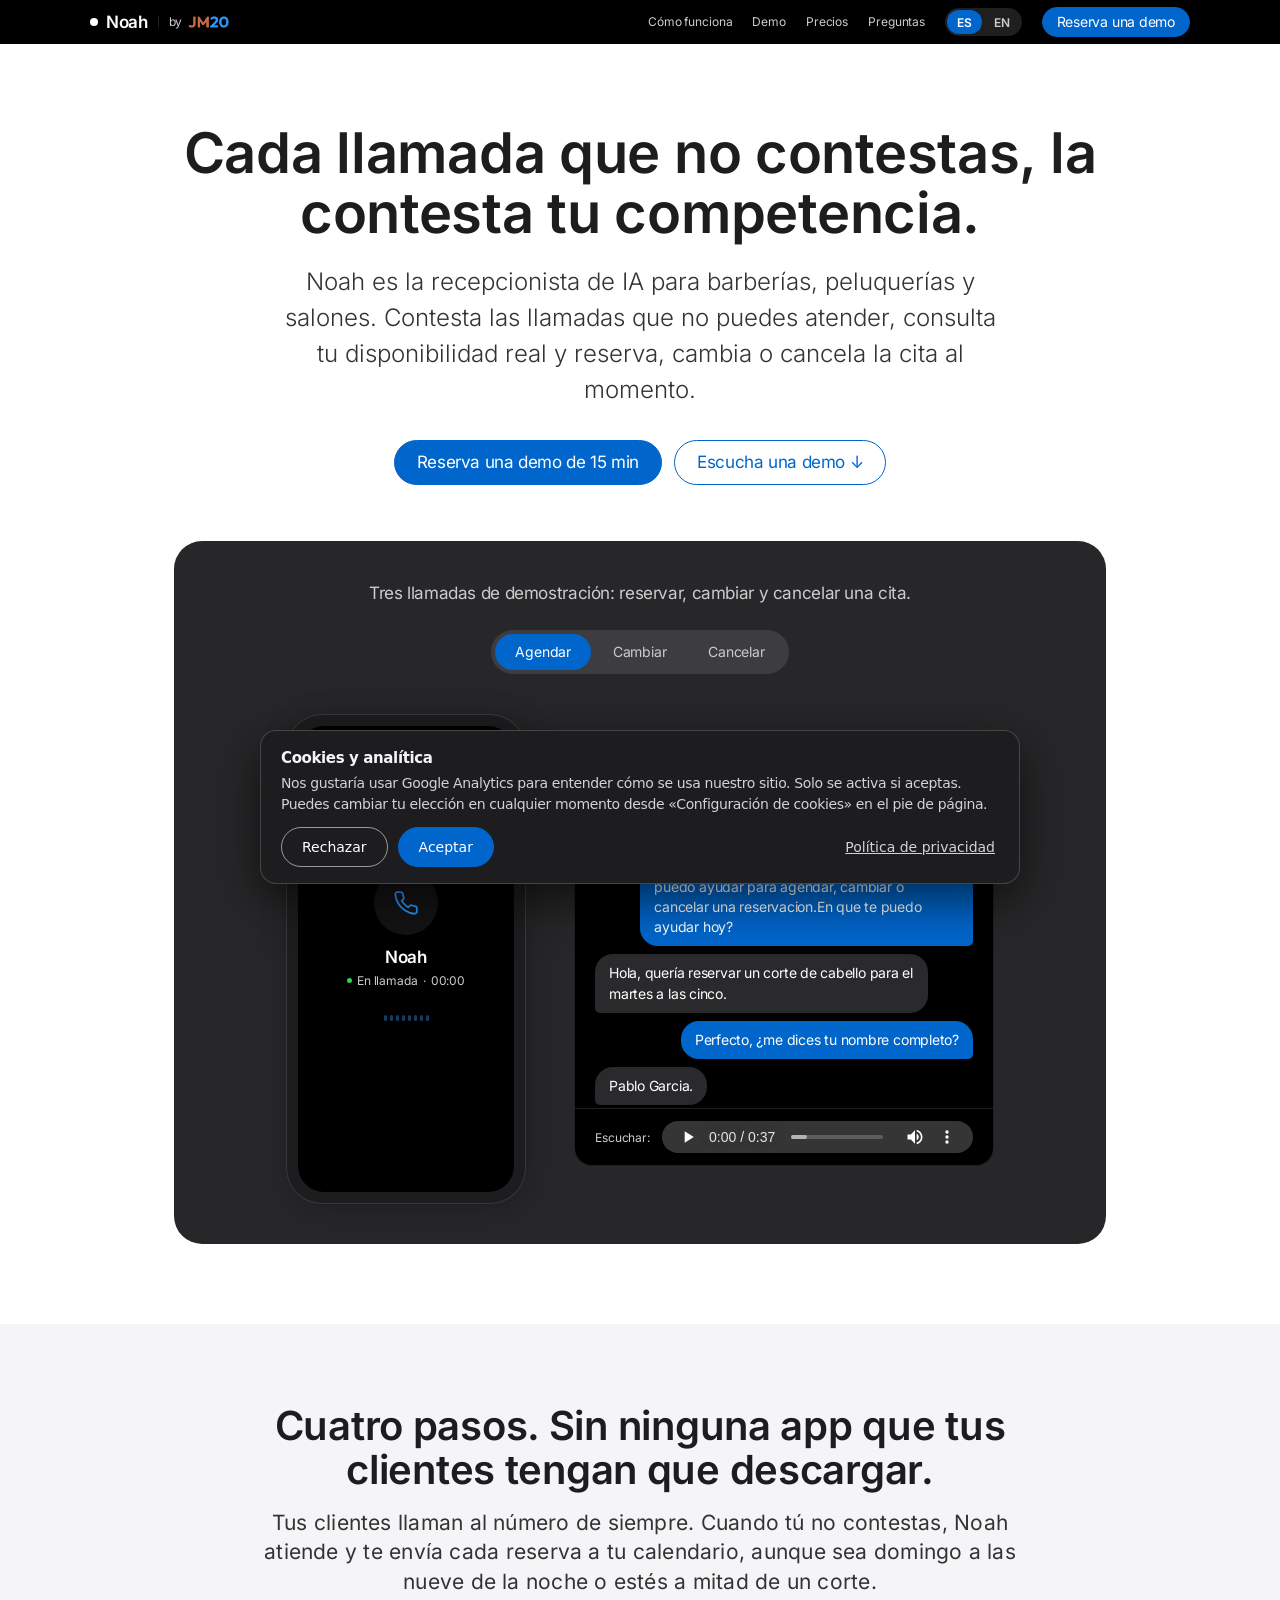
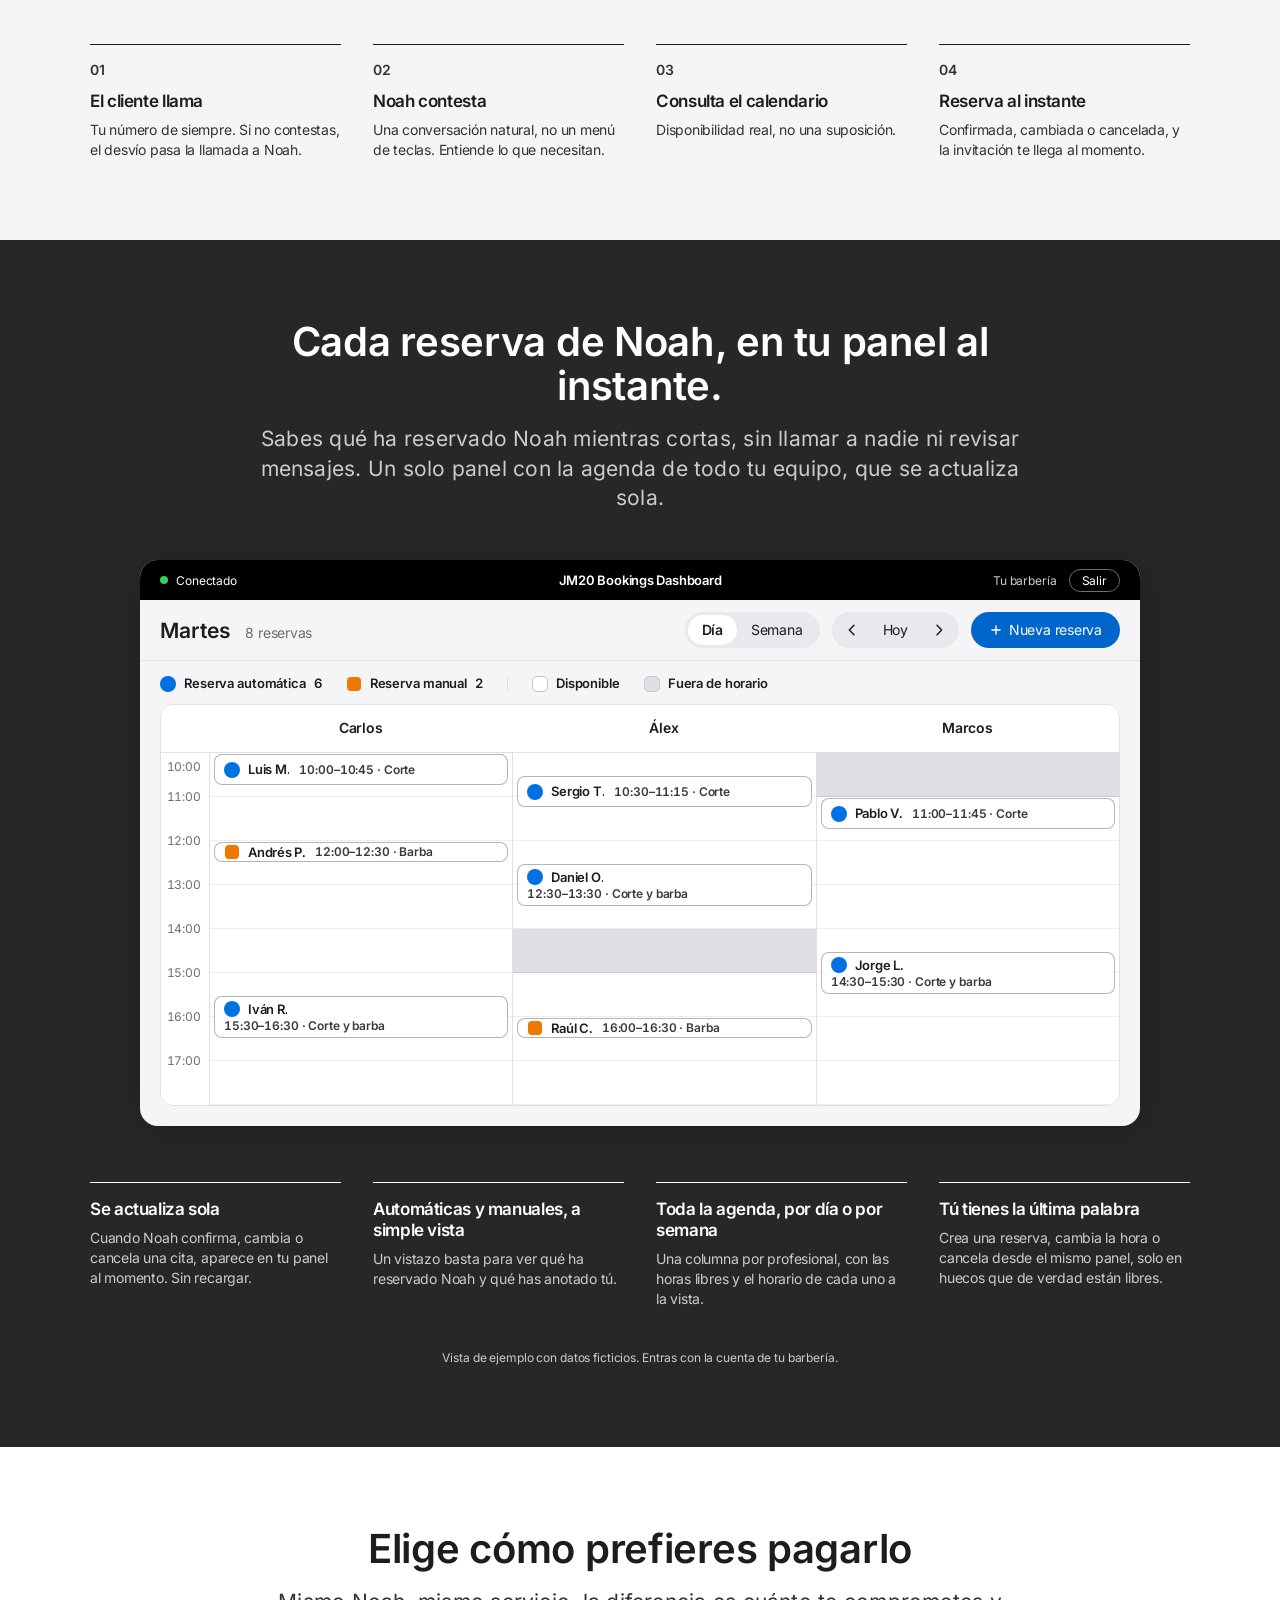
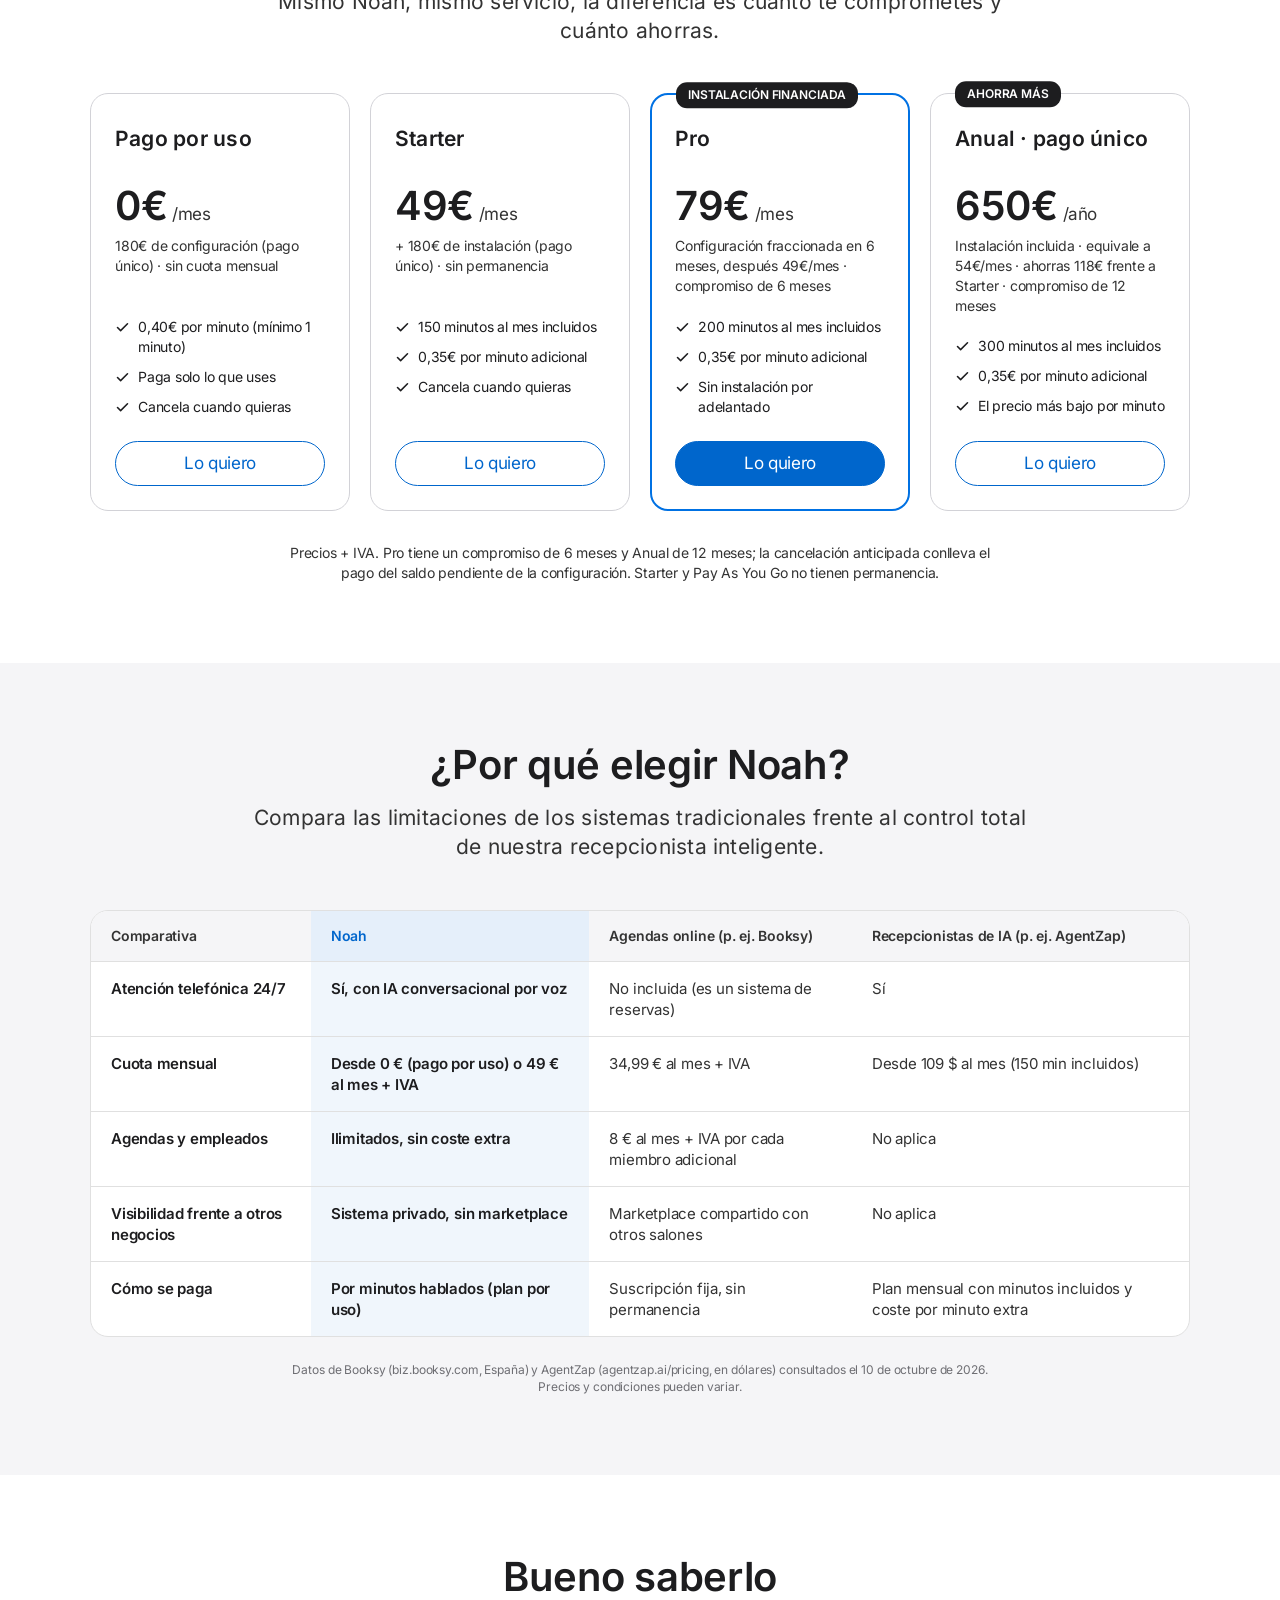
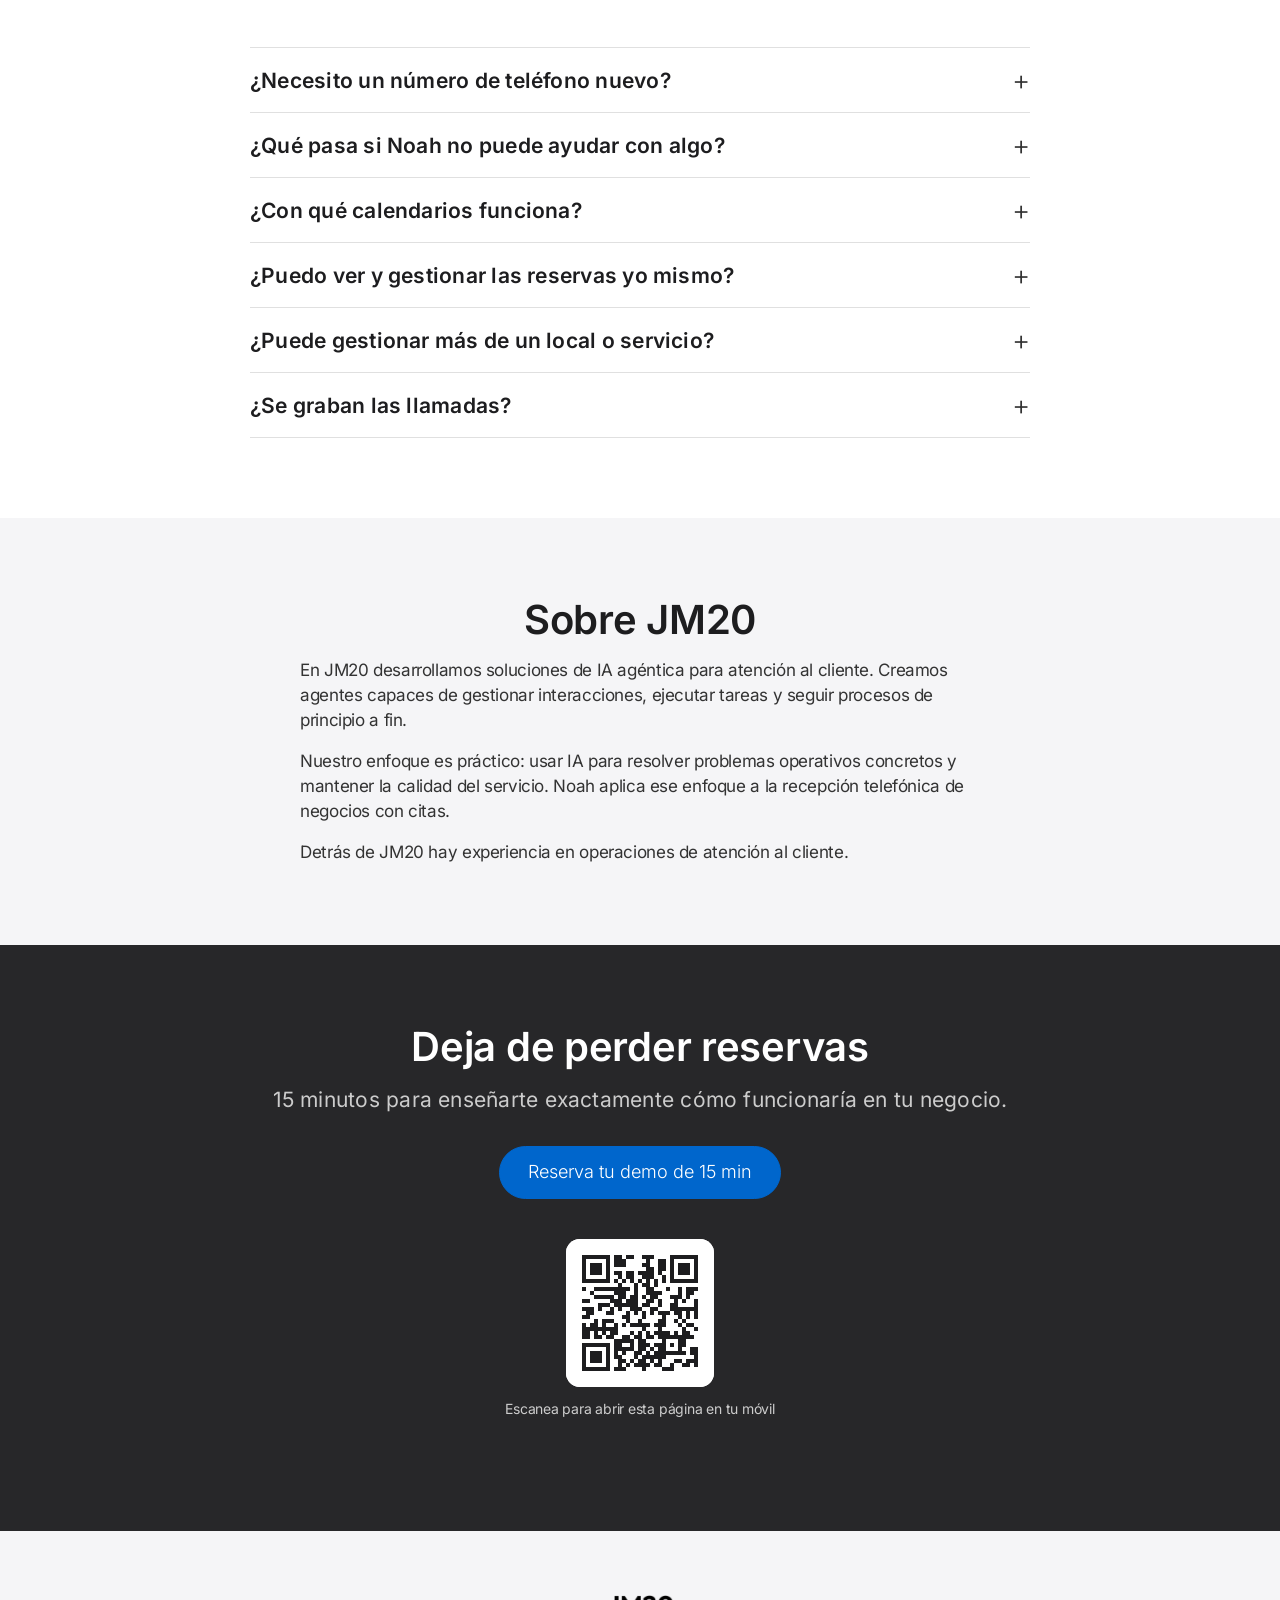
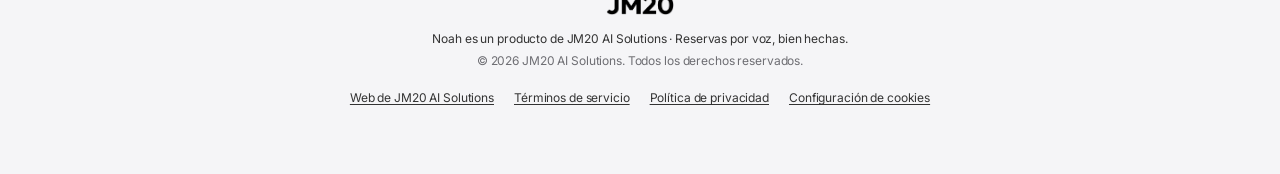
==== index.html @ c2b24b99 "Add files via upload" ====
<!DOCTYPE html>
<html lang="es">
<head>
<meta charset="UTF-8"/>
<meta name="viewport" content="width=device-width, initial-scale=1.0"/>
<title data-i18n="metaTitle">Noah by JM20: recepcionista de IA que gestiona reservas</title>
<meta name="description" data-i18n-attr="content" data-i18n="metaDesc" content="Noah contesta las llamadas que no puedes atender, consulta tu calendario real y reserva, cambia o cancela citas."/>
<meta name="theme-color" content="#000000"/>
<meta name="author" content="JM20 AI Solutions"/>
<meta name="robots" content="index,follow,max-image-preview:large"/>
<link rel="canonical" href="https://noah.jm20aisolutions.com/"/>
<meta property="og:type" content="website"/>
<meta property="og:site_name" content="JM20 AI Solutions"/>
<meta property="og:locale" content="es_ES"/>
<meta property="og:locale:alternate" content="en_US"/>
<meta property="og:title" content="Noah by JM20: recepcionista de IA que gestiona reservas"/>
<meta property="og:description" content="Noah, de JM20 AI Solutions, contesta las llamadas que no puedes atender y reserva, cambia o cancela citas en tu calendario real."/>
<meta property="og:url" content="https://noah.jm20aisolutions.com/"/>
<meta property="og:image" content="https://noah.jm20aisolutions.com/og-image.png"/>
<meta property="og:image:width" content="1200"/>
<meta property="og:image:height" content="630"/>
<meta property="og:image:alt" content="Noah by JM20 AI Solutions, recepcionista de IA para reservas por voz"/>
<meta name="twitter:card" content="summary_large_image"/>
<meta name="twitter:title" content="Noah by JM20: recepcionista de IA que gestiona reservas"/>
<meta name="twitter:description" content="Noah contesta las llamadas que no puedes atender, consulta tu calendario real y reserva, cambia o cancela citas."/>
<meta name="twitter:image" content="https://noah.jm20aisolutions.com/og-image.png"/>
<link rel="icon" type="image/png" sizes="64x64" href="favicon.png"/>
<link rel="apple-touch-icon" href="apple-touch-icon.png"/>
<script>document.documentElement.className+=" js"</script>
<style id="jm20-consent-css">#jm20-consent{position:fixed;left:16px;right:16px;bottom:calc(16px + env(safe-area-inset-bottom,0px));z-index:3000;max-width:760px;margin:0 auto;background:#1d1d1f;color:#f5f5f7;border:1px solid rgba(255,255,255,.18);border-radius:16px;padding:16px 20px;box-shadow:0 16px 48px rgba(0,0,0,.6);font:14px/1.5 system-ui,-apple-system,"Segoe UI",sans-serif}#jm20-consent strong{display:block;font-size:15px;margin-bottom:4px}#jm20-consent p{margin:0 0 12px;color:#d2d2d7}#jm20-consent .jm-row{display:flex;flex-wrap:wrap;gap:10px;align-items:center}#jm20-consent button{font:500 14px system-ui,sans-serif;min-height:40px;padding:0 20px;border-radius:9999px;cursor:pointer;color:#fff}#jm20-consent .jm-accept{background:#0066cc;border:1px solid #0066cc}#jm20-consent .jm-reject{background:transparent;border:1px solid rgba(255,255,255,.55)}#jm20-consent .jm-more{background:none;border:none;text-decoration:underline;padding:0 4px;margin-left:auto;color:#d2d2d7}</style>
<script>
  /* Consent-gated analytics.
     Google Analytics is NOT loaded until the visitor clicks Accept.
     Consent defaults follow Google's documented consent-mode sequence:
     default = denied, then update = granted after the visitor agrees. */
  (function () {
    var GA_ID = 'G-CCL5B23RY5', KEY = 'jm20_consent', gaLoaded = false, banner = null;
    window.dataLayer = window.dataLayer || [];
    window.gtag = function () { dataLayer.push(arguments); };
    gtag('consent', 'default', { ad_storage: 'denied', ad_user_data: 'denied', ad_personalization: 'denied', analytics_storage: 'denied' });

    var TXT = {
      en: { title: 'Cookies & analytics', body: 'We would like to use Google Analytics to understand how our site is used. It only runs if you accept. You can change your choice at any time from “Cookie settings” in the footer.', accept: 'Accept', reject: 'Reject', more: 'Privacy policy', label: 'Cookie preferences' },
      es: { title: 'Cookies y analítica', body: 'Nos gustaría usar Google Analytics para entender cómo se usa nuestro sitio. Solo se activa si aceptas. Puedes cambiar tu elección en cualquier momento desde «Configuración de cookies» en el pie de página.', accept: 'Aceptar', reject: 'Rechazar', more: 'Política de privacidad', label: 'Preferencias de cookies' }
    };
    function lang() { return (document.documentElement.lang || 'en').slice(0, 2) === 'es' ? 'es' : 'en'; }
    function read() { try { return localStorage.getItem(KEY); } catch (e) { return null; } }
    function write(v) { try { localStorage.setItem(KEY, v); } catch (e) {} }

    function loadGA() {
      if (gaLoaded) return; gaLoaded = true;
      var sc = document.createElement('script');
      sc.async = true; sc.src = 'https://www.googletagmanager.com/gtag/js?id=' + GA_ID;
      document.head.appendChild(sc);
      gtag('js', new Date());
      gtag('consent', 'update', { analytics_storage: 'granted' });
      gtag('config', GA_ID);
    }
    function clearGACookies() {
      var host = location.hostname, parts = host.split('.'), domains = ['', host, '.' + host];
      if (parts.length > 2) domains.push('.' + parts.slice(-2).join('.'));
      document.cookie.split(';').forEach(function (c) {
        var name = c.split('=')[0].trim();
        if (name.indexOf('_ga') === 0) domains.forEach(function (d) {
          document.cookie = name + '=; expires=Thu, 01 Jan 1970 00:00:00 GMT; path=/' + (d ? '; domain=' + d : '');
        });
      });
    }
    function decide(v) {
      write(v);
      if (v === 'granted') loadGA();
      else { gtag('consent', 'update', { analytics_storage: 'denied' }); clearGACookies(); }
      hide();
    }
    function hide() { if (banner) { banner.remove(); banner = null; } }
    function paint() {
      if (!banner) return;
      var t = TXT[lang()];
      banner.setAttribute('aria-label', t.label);
      banner.querySelector('[data-k=title]').textContent = t.title;
      banner.querySelector('[data-k=body]').textContent = t.body;
      banner.querySelector('[data-k=more]').textContent = t.more;
      banner.querySelector('[data-k=reject]').textContent = t.reject;
      banner.querySelector('[data-k=accept]').textContent = t.accept;
    }
    function show() {
      if (banner) { banner.querySelector('[data-k=accept]').focus(); return; }
      if (!document.getElementById('jm20-consent-css')) {
        var st = document.createElement('style'); st.id = 'jm20-consent-css';
        st.textContent = '#jm20-consent{position:fixed;left:16px;right:16px;bottom:calc(16px + env(safe-area-inset-bottom,0px));z-index:3000;max-width:760px;margin:0 auto;background:#1d1d1f;color:#f5f5f7;border:1px solid rgba(255,255,255,.18);border-radius:16px;padding:16px 20px;box-shadow:0 16px 48px rgba(0,0,0,.6);font:14px/1.5 system-ui,-apple-system,"Segoe UI",sans-serif}#jm20-consent strong{display:block;font-size:15px;margin-bottom:4px}#jm20-consent p{margin:0 0 12px;color:#d2d2d7}#jm20-consent .jm-row{display:flex;flex-wrap:wrap;gap:10px;align-items:center}#jm20-consent button{font:500 14px system-ui,sans-serif;min-height:40px;padding:0 20px;border-radius:9999px;cursor:pointer;color:#fff}#jm20-consent .jm-accept{background:#0066cc;border:1px solid #0066cc}#jm20-consent .jm-reject{background:transparent;border:1px solid rgba(255,255,255,.55)}#jm20-consent .jm-more{background:none;border:none;text-decoration:underline;padding:0 4px;margin-left:auto;color:#d2d2d7}';
        document.head.appendChild(st);
      }
      banner = document.createElement('div');
      banner.id = 'jm20-consent'; banner.setAttribute('role', 'dialog'); banner.setAttribute('aria-modal', 'false');
      banner.setAttribute('aria-labelledby', 'jm20-consent-title'); banner.setAttribute('aria-describedby', 'jm20-consent-body');
      banner.innerHTML = '<strong id="jm20-consent-title" data-k="title"></strong><p id="jm20-consent-body" data-k="body"></p><div class="jm-row"><button type="button" class="jm-reject" data-k="reject"></button><button type="button" class="jm-accept" data-k="accept"></button><button type="button" class="jm-more" data-k="more"></button></div>';
      banner.querySelector('[data-k=accept]').addEventListener('click', function () { decide('granted'); });
      banner.querySelector('[data-k=reject]').addEventListener('click', function () { decide('denied'); });
      banner.querySelector('[data-k=more]').addEventListener('click', function () { window.location.href = (lang() === 'es' ? 'politica-de-privacidad' : 'privacy-policy'); });
      banner.addEventListener('keydown', function (e) { if (e.key === 'Escape') decide('denied'); });
      document.body.appendChild(banner);
      paint();
    }
    window.jm20OpenConsent = show;
    new MutationObserver(paint).observe(document.documentElement, { attributes: true, attributeFilter: ['lang'] });
    function init() { var c = read(); if (c === 'granted') loadGA(); else if (c !== 'denied') show(); }
    if (document.readyState === 'loading') document.addEventListener('DOMContentLoaded', init); else init();
  })();
  </script>
<script type="application/ld+json">
{
  "@context": "https://schema.org",
  "@graph": [
    {
      "@type": "Organization",
      "@id": "https://jm20aisolutions.com/#organization",
      "name": "JM20 AI Solutions",
      "url": "https://jm20aisolutions.com/",
      "logo": "https://noah.jm20aisolutions.com/jm20-logo.png"
    },
    {
      "@type": "WebSite",
      "@id": "https://noah.jm20aisolutions.com/#website",
      "url": "https://noah.jm20aisolutions.com/",
      "name": "Noah by JM20 AI Solutions",
      "inLanguage": [
        "es",
        "en"
      ],
      "publisher": {
        "@id": "https://jm20aisolutions.com/#organization"
      }
    },
    {
      "@type": "Service",
      "@id": "https://noah.jm20aisolutions.com/#noah",
      "name": "Noah",
      "serviceType": "Recepcionista de IA para reservas por voz",
      "description": "Noah es la recepcionista de IA para barberías, peluquerías y salones. Contesta las llamadas que no puedes atender, consulta tu disponibilidad real y reserva, cambia o cancela la cita al momento.",
      "url": "https://noah.jm20aisolutions.com/",
      "provider": {
        "@id": "https://jm20aisolutions.com/#organization"
      },
      "offers": [
        {
          "@type": "Offer",
          "name": "Pago por uso",
          "description": "180€ de configuración (pago único) · sin cuota mensual. 0,40€ por minuto (mínimo 1 minuto). Paga solo lo que uses. Cancela cuando quieras.",
          "price": "0",
          "priceCurrency": "EUR",
          "priceSpecification": {
            "@type": "UnitPriceSpecification",
            "price": "0",
            "priceCurrency": "EUR",
            "valueAddedTaxIncluded": false,
            "unitCode": "MON"
          },
          "url": "https://cal.eu/jmsolutions-mng6gi/noah-calendar"
        },
        {
          "@type": "Offer",
          "name": "Starter",
          "description": "+ 180€ de instalación (pago único) · sin permanencia. 150 minutos al mes incluidos. 0,35€ por minuto adicional. Cancela cuando quieras.",
          "price": "49",
          "priceCurrency": "EUR",
          "priceSpecification": {
            "@type": "UnitPriceSpecification",
            "price": "49",
            "priceCurrency": "EUR",
            "valueAddedTaxIncluded": false,
            "unitCode": "MON"
          },
          "url": "https://cal.eu/jmsolutions-mng6gi/noah-calendar"
        },
        {
          "@type": "Offer",
          "name": "Pro",
          "description": "Configuración fraccionada en 6 meses, después 49€/mes · compromiso de 6 meses. 200 minutos al mes incluidos. 0,35€ por minuto adicional. Sin instalación por adelantado.",
          "price": "79",
          "priceCurrency": "EUR",
          "priceSpecification": {
            "@type": "UnitPriceSpecification",
            "price": "79",
            "priceCurrency": "EUR",
            "valueAddedTaxIncluded": false,
            "unitCode": "MON"
          },
          "url": "https://cal.eu/jmsolutions-mng6gi/noah-calendar"
        },
        {
          "@type": "Offer",
          "name": "Anual · pago único",
          "description": "Instalación incluida · equivale a 54€/mes · ahorras 118€ frente a Starter · compromiso de 12 meses. 300 minutos al mes incluidos. 0,35€ por minuto adicional. El precio más bajo por minuto.",
          "price": "650",
          "priceCurrency": "EUR",
          "priceSpecification": {
            "@type": "UnitPriceSpecification",
            "price": "650",
            "priceCurrency": "EUR",
            "valueAddedTaxIncluded": false,
            "unitCode": "ANN"
          },
          "url": "https://cal.eu/jmsolutions-mng6gi/noah-calendar"
        }
      ]
    },
    {
      "@type": "FAQPage",
      "@id": "https://noah.jm20aisolutions.com/#faq",
      "inLanguage": "es",
      "mainEntity": [
        {
          "@type": "Question",
          "name": "¿Necesito un número de teléfono nuevo?",
          "acceptedAnswer": {
            "@type": "Answer",
            "text": "No. Tus clientes siguen llamando a tu número de siempre. Tú activas en tu teléfono un desvío «si no contestas» hacia Noah. Es una opción de tu operador y te explicamos cómo activarla."
          }
        },
        {
          "@type": "Question",
          "name": "¿Qué pasa si Noah no puede ayudar con algo?",
          "acceptedAnswer": {
            "@type": "Answer",
            "text": "Se mantiene en lo suyo, reservar, cambiar y cancelar citas, y avisa al cliente cuando algo queda fuera de eso."
          }
        },
        {
          "@type": "Question",
          "name": "¿Con qué calendarios funciona?",
          "acceptedAnswer": {
            "@type": "Answer",
            "text": "Noah anota cada reserva y te la envía por correo como invitación de calendario, así que te llega al calendario que uses."
          }
        },
        {
          "@type": "Question",
          "name": "¿Puedo ver y gestionar las reservas yo mismo?",
          "acceptedAnswer": {
            "@type": "Answer",
            "text": "Sí. Tienes un panel con la agenda de todo tu equipo, por día o por semana. Ves las reservas de Noah y las que añades tú, y puedes crear, cambiar o cancelar una cita desde ahí."
          }
        },
        {
          "@type": "Question",
          "name": "¿Puede gestionar más de un local o servicio?",
          "acceptedAnswer": {
            "@type": "Answer",
            "text": "Sí, cada línea de negocio se configura con sus propios servicios, disponibilidad y calendario."
          }
        },
        {
          "@type": "Question",
          "name": "¿Se graban las llamadas?",
          "acceptedAnswer": {
            "@type": "Answer",
            "text": "No, las llamadas no se graban. Para atenderlas, la conversación se procesa en tiempo real con proveedores de telefonía y de voz con IA."
          }
        }
      ]
    }
  ]
}
</script>

<style>
/* Inter, self-hosted (SIL OFL). Apple devices use system SF Pro and never download it. */
@font-face{font-family:"Inter";font-style:normal;font-weight:300;font-display:swap;src:url(fonts/inter-300.woff2) format("woff2");unicode-range:U+0000-00FF,U+0131,U+0152-0153,U+02BB-02BC,U+02C6,U+02DA,U+02DC,U+0304,U+0308,U+0329,U+2000-206F,U+20AC,U+2122,U+2191,U+2193,U+2212,U+2215,U+FEFF,U+FFFD}
@font-face{font-family:"Inter";font-style:normal;font-weight:400;font-display:swap;src:url(fonts/inter-400.woff2) format("woff2");unicode-range:U+0000-00FF,U+0131,U+0152-0153,U+02BB-02BC,U+02C6,U+02DA,U+02DC,U+0304,U+0308,U+0329,U+2000-206F,U+20AC,U+2122,U+2191,U+2193,U+2212,U+2215,U+FEFF,U+FFFD}
@font-face{font-family:"Inter";font-style:normal;font-weight:600;font-display:swap;src:url(fonts/inter-600.woff2) format("woff2");unicode-range:U+0000-00FF,U+0131,U+0152-0153,U+02BB-02BC,U+02C6,U+02DA,U+02DC,U+0304,U+0308,U+0329,U+2000-206F,U+20AC,U+2122,U+2191,U+2193,U+2212,U+2215,U+FEFF,U+FFFD}
:root{
  /* Apple design tokens */
  --primary:#0066cc;--primary-hover:#0058b0;--primary-focus:#0071e3;--primary-on-dark:#2997ff;
  --ink:#1d1d1f;--ink-80:#333333;--ink-48:#6e6e73;
  --on-dark:#ffffff;--body-muted:#cccccc;
  --canvas:#ffffff;--parchment:#f5f5f7;
  --tile-1:#272729;--tile-2:#2a2a2c;--tile-3:#252527;--black:#000000;
  --hairline:#e0e0e0;--hairline-dark:rgba(255,255,255,.12);
  --product-shadow:rgba(0,0,0,.22) 3px 5px 30px 0;
  --font:-apple-system,BlinkMacSystemFont,"SF Pro Text","Inter",system-ui,sans-serif;
  --font-display:-apple-system,BlinkMacSystemFont,"SF Pro Display","Inter",system-ui,sans-serif;
  --section:80px;
}
*,*::before,*::after{margin:0;padding:0;box-sizing:border-box}
html{scroll-behavior:smooth;scroll-padding-top:44px;-webkit-text-size-adjust:100%}
body{background:var(--canvas);color:var(--ink);font:400 17px/1.47 var(--font);letter-spacing:-0.374px;overflow-x:hidden;-webkit-font-smoothing:antialiased}
h1,h2,h3,h4{font-family:var(--font-display);font-weight:600}
a{text-decoration:none;color:inherit}
button{font-family:var(--font);color:inherit}
img{max-width:100%;display:block}
::selection{background:rgba(0,113,227,.25)}
:focus-visible{outline:2px solid var(--primary-focus);outline-offset:2px}

.wrap{max-width:1148px;margin:0 auto;padding:0 24px}

/* ---------- surfaces: full-bleed tiles, the colour change is the divider ---------- */
.tile{padding:var(--section) 0;color:var(--fg)}
.tile-light,.tile-parchment{--fg:var(--ink);--fg-2:var(--ink-80);--link:var(--primary)}
.tile-light{background:var(--canvas)}
.tile-parchment{background:var(--parchment)}
.tile-dark{background:var(--tile-1);--fg:var(--on-dark);--fg-2:var(--body-muted);--link:var(--primary-on-dark)}

/* ---------- global nav: true black, 44px ---------- */
.site-header{position:sticky;top:0;z-index:50}
.nav{background:var(--black);height:44px}
.nav-inner{max-width:1148px;margin:0 auto;padding:0 24px;height:44px;display:flex;align-items:center;justify-content:space-between}
.logo{font:600 17px/1 var(--font-display);letter-spacing:-0.374px;display:flex;align-items:center;gap:8px;color:#fff}
.logo-dot{width:8px;height:8px;border-radius:50%;background:#fff}
.logo-by{display:inline-flex;align-items:center;gap:6px;font:400 12px/1 var(--font);color:var(--body-muted);letter-spacing:-0.12px;padding-left:10px;margin-left:2px;border-left:1px solid var(--hairline-dark)}
.jm20-logo{height:12px;width:auto;display:inline-block}
/* the logo asset is light-on-dark; on light surfaces render it as ink */
.footer-logo{filter:brightness(0)}
.nav-links{display:flex;gap:20px;align-items:center}
.nav-link{font-size:12px;letter-spacing:-0.12px;color:var(--body-muted);transition:color .15s}
.nav-link:hover{color:#fff}
.lang-toggle{display:flex;background:rgba(255,255,255,.12);border-radius:9999px;padding:2px;gap:2px}
.lang-btn{position:relative;height:24px;padding:0 10px;border-radius:9999px;border:none;background:transparent;color:var(--body-muted);font-size:12px;letter-spacing:-0.12px;font-weight:600;cursor:pointer;transition:background .15s,color .15s}
.lang-btn::before{content:"";position:absolute;inset:-10px -3px}
.lang-btn.active{background:var(--primary);color:#fff}

/* ---------- buttons: pill = the action signal; press = scale(.95) ---------- */
.btn-primary,.btn-ghost{display:inline-flex;align-items:center;justify-content:center;min-height:44px;padding:11px 22px;border-radius:9999px;font:400 17px/1.24 var(--font);letter-spacing:-0.374px;cursor:pointer;transition:transform .15s ease}
.btn-primary{background:var(--primary);color:#fff;border:1px solid var(--primary)}
.btn-ghost{background:transparent;color:var(--link);border:1px solid var(--link)}
.btn-primary:active,.btn-ghost:active{transform:scale(0.95)}
@media (hover:hover){
.btn-primary:hover{background:var(--primary-hover)}
.btn-ghost:hover{background:rgba(0,113,227,.08)}
.tab-btn:hover:not(.active),.lang-btn:hover:not(.active){color:#fff}
}
.btn-sm{position:relative;min-height:30px;padding:0 14px;font-size:14px;letter-spacing:-0.224px}
.btn-lg{min-height:52px;padding:14px 28px;font-size:18px;font-weight:300;letter-spacing:0}

/* ---------- motion (kept to what carries meaning) ---------- */
@keyframes fadeUp{from{opacity:0;transform:translateY(24px)}to{opacity:1;transform:translateY(0)}}
@keyframes wave{0%,100%{height:6px}50%{height:28px}}
@keyframes lineInAgent{from{opacity:0;transform:translateX(18px) scale(.96)}to{opacity:1;transform:none}}
@keyframes lineInCaller{from{opacity:0;transform:translateX(-18px) scale(.96)}to{opacity:1;transform:none}}
.js .reveal{opacity:0;transform:translateY(24px);transition:opacity .7s cubic-bezier(.22,1,.36,1),transform .7s cubic-bezier(.22,1,.36,1)}
.js .reveal.visible{opacity:1;transform:none}

/* ---------- hero (light tile) ---------- */
.hero{text-align:center}
.hero-inner{max-width:980px;margin:0 auto;padding:0 24px;animation:fadeUp .9s cubic-bezier(.22,1,.36,1) both}
.hero h1{font-size:56px;line-height:1.07;letter-spacing:-0.28px;margin-bottom:20px;color:var(--fg)}
.hero p.lead{font-size:clamp(18px,2.2vw,24px);font-weight:300;line-height:1.5;letter-spacing:0;color:var(--fg-2);max-width:720px;margin:0 auto 32px}
.hero-ctas{display:flex;gap:12px;justify-content:center;flex-wrap:wrap;margin-bottom:56px}

/* phone render = product imagery, the only element that carries the system shadow */


/* ---------- section heads ---------- */
.section-head{text-align:center;max-width:780px;margin:0 auto 48px}
.section-head h2,.cta-band h2{font-size:40px;line-height:1.1;letter-spacing:-0.28px;color:var(--fg)}
.section-head p{font-size:21px;line-height:1.4;font-weight:400;letter-spacing:.231px;color:var(--fg-2);margin-top:16px}

/* how it works: utility cards on parchment */
.steps{display:grid;grid-template-columns:repeat(4,1fr);gap:32px;max-width:1100px;margin:0 auto}
.step{border-top:1px solid var(--ink);padding:16px 0 0}
.step-num{font-size:14px;line-height:1.29;font-weight:600;letter-spacing:-0.224px;color:var(--ink-80);margin-bottom:12px}
.step h3{font-size:17px;line-height:1.24;letter-spacing:-0.374px;margin-bottom:8px;color:var(--ink)}
.step p{font-size:14px;line-height:1.43;letter-spacing:-0.224px;color:var(--ink-80)}

/* value: open columns on the white canvas (no boxes) */

/* demo (dark tile) */
.tab-row{display:flex;justify-content:center;margin-bottom:40px}
.tab-selector{display:flex;background:rgba(255,255,255,.1);border-radius:9999px;padding:4px;gap:2px}
.tab-btn{min-height:36px;padding:0 20px;border-radius:9999px;border:none;background:transparent;color:var(--body-muted);font-size:14px;letter-spacing:-0.224px;cursor:pointer;transition:background .2s,color .2s}
.tab-btn:active{transform:scale(0.95)}
.tab-btn.active{background:var(--primary);color:#fff}

.demo-outer{display:flex;gap:48px;align-items:center;justify-content:center;flex-wrap:wrap;max-width:900px;margin:0 auto}
.demo-phone{width:240px;height:490px;border-radius:36px;background:var(--ink);border:1px solid var(--hairline-dark);box-shadow:var(--product-shadow);padding:11px;flex-shrink:0}
.demo-screen{width:100%;height:100%;border-radius:26px;background:#000;position:relative;overflow:hidden;display:flex;flex-direction:column;align-items:center;justify-content:center;padding:24px 16px;text-align:center;color:#fff}
.demo-avatar{width:64px;height:64px;border-radius:50%;background:rgba(255,255,255,.08);display:flex;align-items:center;justify-content:center;margin-bottom:12px}
.demo-name{font:600 17px/1.24 var(--font-display);letter-spacing:-0.374px}
.demo-status{font-size:12px;letter-spacing:-0.12px;color:var(--body-muted);margin-top:4px;display:flex;align-items:center;gap:5px}
.demo-status .dot{width:5px;height:5px;border-radius:50%;background:#30d158}
.demo-wave{display:flex;align-items:center;gap:3px;height:26px;margin:16px 0}
.demo-wave span{width:3px;border-radius:2px;background:var(--primary-on-dark);animation:wave 1.1s ease-in-out infinite;opacity:.4}
.demo-wave.playing span{opacity:1}
.demo-wave:not(.playing) span{animation-play-state:paused;height:6px}

.demo-panel{width:min(420px,100%);background:var(--black);border:1px solid var(--hairline-dark);border-radius:18px;overflow:hidden;color-scheme:dark;color:#fff}
.demo-panel-head{padding:16px 20px;border-bottom:1px solid var(--hairline-dark)}
.demo-panel-head h4{font-size:17px;line-height:1.24;letter-spacing:-0.374px}
.demo-panel-head p{font-size:14px;line-height:1.43;letter-spacing:-0.224px;color:var(--body-muted);margin-top:2px}
.transcript{padding:20px;display:flex;flex-direction:column;gap:8px;max-height:280px;overflow-y:auto;position:relative;scrollbar-width:thin;scrollbar-color:rgba(255,255,255,.2) transparent}
.line{font-size:14px;line-height:1.43;letter-spacing:-0.224px;padding:9px 14px;max-width:88%;transition:opacity .35s}
.line.caller{align-self:flex-start;background:var(--tile-2);color:#fff;border-radius:18px 18px 18px 5px}
.line.agent{align-self:flex-end;background:var(--primary);color:#fff;border-radius:18px 18px 5px 18px}
.transcript.sync .line{display:none}
.transcript.sync .line.shown{display:block}
.transcript.sync .line.agent.shown{animation:lineInAgent .45s cubic-bezier(.22,1,.36,1) both}
.transcript.sync .line.caller.shown{animation:lineInCaller .45s cubic-bezier(.22,1,.36,1) both}
.transcript.sync .line.past{opacity:.5}
.audio-row{padding:12px 20px;border-top:1px solid var(--hairline-dark);display:flex;align-items:center;gap:12px}
.audio-row span{font-size:12px;letter-spacing:-0.12px;color:var(--body-muted);white-space:nowrap}
.audio-row audio{flex:1;min-width:0;height:32px;accent-color:var(--primary-on-dark)}

/* pricing: utility cards on parchment; selected = 2px focus-blue ring */
.price-grid{display:grid;grid-template-columns:repeat(4,1fr);gap:20px;margin:12px auto 0}
.price-card{background:var(--canvas);border:1px solid #d2d2d7;border-radius:18px;padding:32px 24px 24px;display:flex;flex-direction:column;position:relative}
.price-card.featured{border:2px solid var(--primary-focus);padding:31px 23px 23px}
.price-tag{position:absolute;top:0;left:24px;transform:translateY(-50%);max-width:calc(100% - 48px);background:var(--ink);color:#fff;font-size:12px;line-height:1.3;letter-spacing:-0.12px;font-weight:600;padding:5px 12px;border-radius:11px}
.price-name{font:600 21px/1.19 var(--font-display);letter-spacing:.231px;color:var(--ink);margin-bottom:8px}
.price-tag:empty{display:none}
@media (min-width:1069px){.price-name{min-height:2.38em}}
.price-amount{font:600 40px/1.1 var(--font-display);letter-spacing:-0.28px;color:var(--ink)}
.price-amount span{font:400 17px/1.47 var(--font);letter-spacing:-0.374px;color:var(--ink-80)}
.price-sub{font-size:14px;line-height:1.43;letter-spacing:-0.224px;color:var(--ink-80);margin-top:8px;min-height:4.3em}
.price-features{list-style:none;margin:20px 0 24px;display:flex;flex-direction:column;gap:10px;flex:1}
.price-features li{font-size:14px;line-height:1.43;letter-spacing:-0.224px;color:var(--ink);display:flex;align-items:flex-start;gap:8px}
.price-features li svg{flex-shrink:0;margin-top:3px;color:var(--ink)}
.price-cta{width:100%}
.price-note{max-width:720px;margin:32px auto 0;text-align:center;font-size:14px;line-height:1.43;letter-spacing:-0.224px;color:var(--ink-80)}

/* faq: hairline rows on the white canvas */
.faq-list{max-width:780px;margin:0 auto;border-top:1px solid var(--hairline)}
.faq-item{border-bottom:1px solid var(--hairline)}
.faq-q{width:100%;min-height:64px;padding:16px 0;display:flex;justify-content:space-between;align-items:center;gap:16px;background:none;border:none;cursor:pointer;text-align:left;color:var(--ink)}
.faq-q span.txt{font:600 21px/1.19 var(--font-display);letter-spacing:.231px}
.faq-plus{flex-shrink:0;color:var(--ink-80);font-size:28px;line-height:1;font-weight:300;transition:transform .25s}
.faq-item.open .faq-plus{color:var(--primary);transform:rotate(45deg)}
.faq-a{max-height:0;overflow:hidden;visibility:hidden;transition:max-height .4s cubic-bezier(.22,1,.36,1),visibility 0s linear .4s}
.faq-item.open .faq-a{max-height:320px;visibility:visible;transition-delay:0s}
.faq-a p{padding:0 40px 20px 0;color:var(--ink-80);font-size:17px;line-height:1.47;letter-spacing:-0.374px}

/* cta (dark tile) */
.cta-band{text-align:center}
.cta-band h2{margin-bottom:16px}
.cta-band p{font-size:21px;line-height:1.4;letter-spacing:.231px;color:var(--fg-2);margin-bottom:32px}
.contact-row{display:flex;gap:32px;justify-content:center;flex-wrap:wrap;margin-top:20px}
.contact-item{display:flex;align-items:center;gap:10px;font-size:17px;letter-spacing:-0.374px}
.contact-item svg{flex-shrink:0}
.contact-item a{color:var(--link)}
.contact-item a:hover{text-decoration:underline}

/* footer: parchment */
footer{background:var(--parchment);padding:64px 24px;text-align:center}
footer p{font-size:12px;line-height:1.4;letter-spacing:-0.12px;color:var(--ink-80)}
footer p+p{margin-top:6px;color:var(--ink-48)}
.footer-logo{height:20px;width:auto;margin:0 auto 16px}

/* ---------- responsive (Apple breakpoints) ---------- */
/* ---------- comparison table ---------- */
.cmp-wrap{overflow-x:auto;border:1px solid var(--hairline);border-radius:18px;background:var(--canvas);-webkit-overflow-scrolling:touch}
.cmp{width:100%;min-width:720px;border-collapse:collapse;text-align:left;font-size:15px;line-height:1.4;letter-spacing:-0.224px}
.cmp th,.cmp td{padding:16px 20px;border-bottom:1px solid var(--hairline);vertical-align:top;color:var(--ink-80)}
.cmp thead th{font:600 14px/1.3 var(--font);background:var(--parchment);color:var(--ink-80)}
.cmp tbody th{font-weight:600;color:var(--ink)}
.cmp tbody tr:last-child th,.cmp tbody tr:last-child td{border-bottom:0}
.cmp .noah{background:rgba(0,102,204,.06);color:var(--ink);font-weight:600}
.cmp thead .noah{background:rgba(0,102,204,.1);color:var(--primary)}
.cmp-note{max-width:720px;margin:24px auto 0;text-align:center;font-size:12px;line-height:1.43;letter-spacing:-0.12px;color:var(--ink-48)}
/* ---------- QR ---------- */
.qr{display:flex;flex-direction:column;align-items:center;gap:12px;margin-top:40px}
.qr-box{width:148px;height:148px;background:#fff;border-radius:14px;overflow:hidden}
.qr-box svg{width:100%;height:100%;display:block}
.qr p{font-size:14px;line-height:1.43;letter-spacing:-0.224px;color:var(--fg-2)}

.btn-sm::before{content:"";position:absolute;inset:-7px 0}
.hero-demo{background:var(--tile-1);color:var(--on-dark);border-radius:28px;padding:40px 24px;max-width:980px;margin:0 auto;scroll-margin-top:60px}
.demo-cap{font-size:17px;line-height:1.47;color:var(--body-muted);margin-bottom:24px}
.hero-demo .demo-panel{text-align:left}
.demo-panel-title{font:600 17px/1.24 var(--font-display);letter-spacing:-0.374px}
.audio-err{padding:10px 20px;font-size:14px;line-height:1.43;color:#ff9f0a;border-top:1px solid var(--hairline-dark)}
@media (max-width:735px){.demo-phone{display:none}.hero-demo{padding:28px 16px;border-radius:22px}}
.about{max-width:680px;margin:0 auto}
.about h2{font-size:40px;line-height:1.1;letter-spacing:-0.28px;color:var(--fg);text-align:center;margin-bottom:8px}
.about p{font-size:17px;line-height:1.47;color:var(--fg-2);margin-top:16px}
@media (max-width:1068px){
  .hero h1{font-size:40px}
  .steps,.price-grid{grid-template-columns:repeat(2,1fr)}
}
@media (max-width:833px){.nav-links a.nav-link{display:none}}
@media (max-width:735px){
  :root{--section:48px}
}
@media (max-width:640px){
  .about h2{font-size:34px}
  .hero h1,.section-head h2,.cta-band h2{font-size:34px}
  .section-head p,.cta-band p{font-size:19px}
  .steps,.price-grid{grid-template-columns:1fr}
  .faq-q span.txt{font-size:19px}
}
@media (max-width:520px){.logo-by{display:none}}
@media (max-width:419px){.hero h1,.section-head h2,.cta-band h2,.about h2{font-size:28px}}

/* ---------- dashboard preview (dark tile) ---------- */
.dash{--auto:#0071e3;--man:#f07800;--hr:44px;--e:cubic-bezier(.22,1,.36,1);max-width:1000px;margin:0 auto;border-radius:18px;overflow:hidden;background:var(--parchment);color:var(--ink);text-align:left;font-size:14px;line-height:1.3;letter-spacing:-0.224px;box-shadow:var(--product-shadow);pointer-events:none;-webkit-user-select:none;user-select:none}
.dash-top{display:grid;grid-template-columns:1fr auto 1fr;align-items:center;gap:12px;height:40px;padding:0 20px;background:#000;color:#fff}
.dash-live{display:inline-flex;align-items:center;gap:8px;font-size:12px;letter-spacing:-0.12px}
.dash-live i{width:8px;height:8px;border-radius:50%;background:#30d158}
.dash-top strong{font:600 13px/1.2 var(--font);text-align:center;letter-spacing:-0.224px}
.dash-top .r{justify-self:end;display:flex;align-items:center;gap:12px;font-size:12px;letter-spacing:-0.12px;color:var(--body-muted)}
.dash-out{border:1px solid #6e6e73;border-radius:9999px;padding:3px 12px;color:#fff}
.dash-bar{display:flex;align-items:center;gap:12px;padding:12px 20px;border-bottom:1px solid rgba(0,0,0,.08)}
.dash-ttl{display:flex;align-items:baseline;gap:4px 14px;margin-right:auto;min-width:0}
.dash-ttl strong{font:600 21px/1.19 var(--font-display);letter-spacing:.231px}
.dash-ttl span{font-size:14px;color:var(--ink-48);white-space:nowrap}
.dash-seg{display:inline-flex;align-items:center;padding:3px;border-radius:9999px;background:#e8e8ed}
.dash-seg span{display:inline-flex;align-items:center;justify-content:center;min-height:30px;padding:0 14px;border-radius:9999px;font-size:14px}
.dash-seg .sel{background:#fff;font-weight:600}
.dash-seg .ic{width:34px;padding:0}
.dash-new{display:inline-flex;align-items:center;gap:6px;min-height:36px;padding:0 18px;border-radius:9999px;background:var(--primary);color:#fff;font-size:14px;white-space:nowrap}
.dash-leg{display:flex;flex-wrap:wrap;align-items:center;gap:8px 24px;padding:14px 20px 12px;font-size:13px;font-weight:600;letter-spacing:-0.12px}
.dash-leg span{display:inline-flex;align-items:center;gap:8px}
.dash-leg b{display:inline-block;font-weight:600;font-variant-numeric:tabular-nums}
.dash-sep{width:1px;height:14px;background:var(--hairline)}
.dpt{display:inline-block;flex:none;width:16px;height:16px;border-radius:50%;background:var(--auto)}
.dpt.m{width:14px;height:14px;margin:0 1px;border-radius:4px;background:var(--man)}
.dsw{display:inline-block;width:16px;height:16px;border-radius:5px}
.dsw.f{background:#fff;border:1px solid #c7c7cc}
.dsw.o{background:#dedee3;border:1px solid #cbcbd1}
.dash-body{position:relative;padding:0 20px 20px}
.dg{display:grid;grid-template-columns:48px repeat(3,minmax(0,1fr));background:#fff;border:1px solid var(--hairline);border-radius:14px;overflow:hidden;font-variant-numeric:tabular-nums;transition:opacity .25s ease}
.dg.fade{opacity:0}
.dg-h{display:flex;align-items:center;justify-content:center;min-height:48px;padding:8px;border-bottom:1px solid var(--hairline);background:#fff;font-size:14px;font-weight:600;line-height:1.2}
.dg-gut{position:relative;height:calc(var(--hr)*8);background:#fff}
.dg-gut span{position:absolute;right:8px;transform:translateY(-50%);font-size:12px;letter-spacing:-0.12px;color:var(--ink-48)}
.dg-gut span:first-child{transform:translateY(6px)}
.dg-col{position:relative;height:calc(var(--hr)*8);border-left:1px solid var(--hairline);background-color:#dedee3;background-image:linear-gradient(to bottom,transparent calc(var(--hr) - 1px),#cbcbd1 0);background-size:100% var(--hr)}
.dg-av{position:absolute;left:0;right:0;top:calc(var(--s)*var(--hr)/60);height:calc(var(--d)*var(--hr)/60);background-color:#fff;background-image:linear-gradient(to bottom,transparent calc(var(--hr) - 1px),#ededf0 0);background-size:100% var(--hr)}
.dk{position:absolute;left:4px;right:4px;top:calc(var(--s)*var(--hr)/60 + 1px);height:calc(var(--d)*var(--hr)/60 - 2px);display:flex;flex-direction:column;justify-content:center;gap:1px;padding:4px 10px;overflow:hidden;border-radius:8px;background:#fff;box-shadow:inset 0 0 0 1px #b4b4ba;color:var(--ink)}
.dk.sm{flex-direction:row;align-items:center;gap:10px;padding:0 10px}
.dk .l1{display:flex;align-items:center;gap:8px;min-width:0}
.dk .nm{overflow:hidden;white-space:nowrap;text-overflow:ellipsis;font-size:13px;font-weight:700;line-height:1.3}
.dk .l2{overflow:hidden;white-space:nowrap;text-overflow:ellipsis;font-size:12px;font-weight:600;line-height:1.3;letter-spacing:-0.12px;color:#3a3a3c}
.dk.sm .l1{flex:0 1 auto;max-width:62%}
.dk.sm .l2{flex:1 1 0;min-width:0}
.dk.nw{display:none}
.dk.nw.in{display:flex}
.dash-toast{position:absolute;top:8px;right:32px;z-index:6;display:flex;align-items:center;gap:8px;max-width:calc(100% - 64px);padding:8px 14px;border-radius:9999px;background:#000;color:#fff;font-size:13px;font-weight:600;line-height:1.3;letter-spacing:-0.12px;white-space:nowrap;opacity:0;transform:translateY(-8px) scale(.96);filter:blur(4px);transition:opacity .25s ease,transform .25s ease,filter .25s ease}
.dash-toast.show{opacity:1;transform:none;filter:none;transition-duration:.5s;transition-timing-function:var(--e)}
.dash-toast i{flex:none;width:8px;height:8px;border-radius:50%;background:#30d158}
.dash-toast span{overflow:hidden;text-overflow:ellipsis}
/* default state stays visible; motion only layers on when JS is present */
.js .dash .dk{opacity:0;transform:translateY(10px) scale(.97);transition:opacity .6s var(--e),transform .6s var(--e);transition-delay:calc(var(--i,0)*70ms + 200ms)}
.js .dash.on .dk{opacity:1;transform:none}
.js .dash .dk.nw.in{opacity:1;transform:none;transition:none;animation:dkDrop .6s var(--e) both,dkRing 1.8s ease-out both}
.js .dash .dk.out{opacity:0;transform:scale(.96);transition:opacity .25s ease,transform .25s ease;transition-delay:0s}
.bump{animation:dashBump .5s var(--e)}
@keyframes dkDrop{from{opacity:0;transform:translateY(-14px) scale(.94)}to{opacity:1;transform:none}}
@keyframes dkRing{0%,35%{box-shadow:inset 0 0 0 2px var(--primary-focus)}100%{box-shadow:inset 0 0 0 1px #b4b4ba}}
@keyframes dashBump{40%{transform:scale(1.28);color:var(--primary-focus)}100%{transform:none}}
.dash-feats{display:grid;grid-template-columns:repeat(4,1fr);gap:32px;max-width:1100px;margin:56px auto 0}
.dash-feat{border-top:1px solid var(--on-dark);padding:16px 0 0}
.dash-feat h3{font-size:17px;line-height:1.24;letter-spacing:-0.374px;margin-bottom:8px;color:var(--fg)}
.dash-feat p{font-size:14px;line-height:1.43;letter-spacing:-0.224px;color:var(--fg-2)}
.dash-note{max-width:720px;margin:40px auto 0;text-align:center;font-size:12px;line-height:1.43;letter-spacing:-0.12px;color:var(--fg-2)}
@media (max-width:1068px){.dash-feats{grid-template-columns:repeat(2,1fr)}}
@media (max-width:735px){
  .dash-top{padding:0 14px}
  .dash-bar,.dash-leg{padding-left:14px;padding-right:14px}
  .dash-body{padding:0 14px 14px}
  .dash-top .r span,.dash-seg.vw,.dash-seg.nv,.dash-leg .opt,.dash-leg .dash-sep{display:none}
  .dash-toast{right:22px;max-width:calc(100% - 44px)}
}
@media (max-width:640px){
  .dash-feats{grid-template-columns:1fr}
  .dg{grid-template-columns:40px repeat(2,minmax(0,1fr))}
  .dg .c3{display:none}
  .dash-ttl strong{font-size:19px}
  .dash{--hr:40px}
  .dash-toast{top:6px;padding:7px 12px;font-size:12px}
  .dk,.dk.sm{flex-direction:row;align-items:center;gap:8px;padding:0 8px}
  .dk .l1{flex:1 1 auto;max-width:100%;gap:6px}
  .dk .l2,.dash-ttl>span{display:none}
  .dk .nm{font-size:12px}
  .dpt{width:12px;height:12px}.dpt.m{width:11px;height:11px;margin:0 1px}
}

@media (prefers-reduced-motion:reduce){
  *,*::before,*::after{animation-duration:.001ms!important;animation-iteration-count:1!important;transition-duration:.001ms!important;scroll-behavior:auto!important}
}

/* ---------- accessibility + footer links ---------- */
.skip-link{position:absolute;left:12px;top:-64px;z-index:100;background:#fff;color:#1d1d1f;padding:12px 18px;border-radius:9999px;font-size:14px;transition:top .15s}
.skip-link:focus{top:8px}
main:focus{outline:none}
.transcript:focus-visible{outline:2px solid var(--primary-on-dark);outline-offset:2px}
.footer-links{display:flex;flex-wrap:wrap;justify-content:center;gap:4px 20px;margin-top:16px}
.footer-links a{display:inline-flex;align-items:center;min-height:24px;font-size:12px;letter-spacing:-0.12px;color:var(--ink-80);text-decoration:underline;text-underline-offset:2px}
.footer-links a:hover{color:var(--primary)}
.footer-links button{display:inline-flex;align-items:center;min-height:24px;background:none;border:0;padding:0;font:inherit;font-size:12px;letter-spacing:-0.12px;color:var(--ink-80);text-decoration:underline;text-underline-offset:2px;cursor:pointer}
.footer-links button:hover{color:var(--primary)}
</style>
</head>
<body>

<a class="skip-link" href="#main" data-i18n="skipLink">Saltar al contenido</a>

<header class="site-header">
<nav class="nav">
  <div class="nav-inner">
    <div class="logo"><span class="logo-dot"></span>Noah<span class="logo-by"><span data-i18n="by">by</span><img class="jm20-logo" src="jm20-logo.png" alt="JM20"/></span></div>
    <div class="nav-links">
      <a class="nav-link" href="#how" data-i18n="navHow">Cómo funciona</a>
      <a class="nav-link" href="#demo" data-i18n="navDemo">Demo</a>
      <a class="nav-link" href="#pricing" data-i18n="navPricing">Precios</a>
      <a class="nav-link" href="#faq" data-i18n="navFaq">Preguntas</a>
      <div class="lang-toggle">
        <button class="lang-btn" data-lang="es">ES</button>
        <button class="lang-btn" data-lang="en">EN</button>
      </div>
      <a class="btn-primary btn-sm" href="https://cal.eu/jmsolutions-mng6gi/noah-calendar" target="_blank" rel="noopener" data-i18n="navCta">Reserva una demo</a>
    </div>
  </div>
</nav>
</header>

<main id="main" tabindex="-1">

<section class="hero tile tile-light">
  <div class="hero-inner">
    <h1 data-i18n="heroH1">Cada llamada que no contestas, la contesta tu competencia.</h1>
    <p class="lead" data-i18n="heroLead">Noah es la recepcionista de IA para barberías, peluquerías y salones. Contesta las llamadas que no puedes atender, consulta tu disponibilidad real y reserva, cambia o cancela la cita al momento.</p>
    <div class="hero-ctas">
      <a class="btn-primary" href="https://cal.eu/jmsolutions-mng6gi/noah-calendar" target="_blank" rel="noopener" data-i18n="heroCta1">Reserva una demo de 15 min</a>
      <a class="btn-ghost" href="#demo" data-i18n="heroCta2">Escucha una demo ↓</a>
    </div>
    <div class="hero-demo" id="demo">
      <p class="demo-cap" data-i18n="demoSub">Tres llamadas de demostración: reservar, cambiar y cancelar una cita.</p>
    <div class="tab-row">
      <div class="tab-selector" id="tabSelector" role="tablist" aria-label="Demo">
        <button class="tab-btn active" role="tab" id="tab-booking" aria-controls="demoPanel" aria-selected="true" tabindex="0" data-tab="booking" data-i18n="tabBooking">Agendar</button>
        <button class="tab-btn" role="tab" id="tab-reschedule" aria-controls="demoPanel" aria-selected="false" tabindex="-1" data-tab="reschedule" data-i18n="tabReschedule">Cambiar</button>
        <button class="tab-btn" role="tab" id="tab-cancel" aria-controls="demoPanel" aria-selected="false" tabindex="-1" data-tab="cancel" data-i18n="tabCancel">Cancelar</button>
      </div>
    </div>

    <div class="demo-outer" id="demoPanel" role="tabpanel" aria-labelledby="tab-booking">
      <div class="demo-phone" aria-hidden="true">
        <div class="demo-screen">
          <div class="demo-avatar">
            <svg aria-hidden="true" focusable="false" width="26" height="26" viewBox="0 0 24 24" fill="none" stroke="#2997ff" stroke-width="1.7" stroke-linecap="round" stroke-linejoin="round"><path d="M22 16.92v3a2 2 0 0 1-2.18 2 19.79 19.79 0 0 1-8.63-3.07 19.5 19.5 0 0 1-6-6 19.79 19.79 0 0 1-3.07-8.67A2 2 0 0 1 4.11 2h3a2 2 0 0 1 2 1.72c.127.96.361 1.903.7 2.81a2 2 0 0 1-.45 2.11L8.09 9.91a16 16 0 0 0 6 6l1.27-1.27a2 2 0 0 1 2.11-.45c.907.339 1.85.573 2.81.7A2 2 0 0 1 22 16.92z"/></svg>
          </div>
          <div class="demo-name">Noah</div>
          <div class="demo-status"><span class="dot"></span><span data-i18n="onCall">En llamada</span> · <span id="demoDuration">00:00</span></div>
          <div class="demo-wave" id="demoWave">
            <span style="animation-delay:0s"></span><span style="animation-delay:.1s"></span><span style="animation-delay:.2s"></span><span style="animation-delay:.3s"></span><span style="animation-delay:.15s"></span><span style="animation-delay:.25s"></span><span style="animation-delay:.05s"></span><span style="animation-delay:.18s"></span>
          </div>
        </div>
      </div>

      <div class="demo-panel">
        <div class="demo-panel-head">
          <div class="demo-panel-title" id="panelTitle">Reserva nueva</div>
          <p id="panelSub">Corte de cabello · Martes, 17:00</p>
        </div>
        <div class="transcript" id="transcript" lang="es" role="region" aria-labelledby="panelTitle" tabindex="0"></div>
        <p class="audio-err" id="audioErr" hidden data-i18n="audioErr">No se pudo cargar el audio. Recarga la página o inténtalo de nuevo.</p>
        <div class="audio-row">
          <span data-i18n="listen">Escuchar:</span>
          <audio id="demoAudio" controls preload="metadata">
            <source type="audio/mpeg">
          </audio>
        </div>
      </div>
    </div>

    </div>
  </div>
</section>

<section class="tile tile-parchment" id="how">
  <div class="wrap reveal">
    <div class="section-head">
      <h2 data-i18n="howH2">Cuatro pasos. Sin ninguna app que tus clientes tengan que descargar.</h2>
      <p data-i18n="howSub">Tus clientes llaman al número de siempre. Cuando tú no contestas, Noah atiende y te envía cada reserva a tu calendario, aunque sea domingo a las nueve de la noche o estés a mitad de un corte.</p>
    </div>
    <div class="steps">
      <div class="step"><div class="step-num">01</div><h3 data-i18n="step1h">El cliente llama</h3><p data-i18n="step1p">Tu número de siempre. Si no contestas, el desvío pasa la llamada a Noah.</p></div>
      <div class="step"><div class="step-num">02</div><h3 data-i18n="step2h">Noah contesta</h3><p data-i18n="step2p">Una conversación natural, no un menú de teclas. Entiende lo que necesitan.</p></div>
      <div class="step"><div class="step-num">03</div><h3 data-i18n="step3h">Consulta el calendario</h3><p data-i18n="step3p">Disponibilidad real, no una suposición, sincronizada con tu sistema de reservas.</p></div>
      <div class="step"><div class="step-num">04</div><h3 data-i18n="step4h">Reserva al instante</h3><p data-i18n="step4p">Confirmada, cambiada o cancelada, actualizado en todas partes al momento.</p></div>
    </div>
  </div>
</section>

<section class="tile tile-dark" id="panel">
  <div class="wrap reveal">
    <div class="section-head">
      <h2 data-i18n="dashH2">Cada reserva de Noah, en tu panel al instante.</h2>
      <p data-i18n="dashSub">Sabes qué ha reservado Noah mientras cortas, sin llamar a nadie ni revisar mensajes. Un solo panel con la agenda de todo tu equipo, que se actualiza sola.</p>
    </div>

    <div class="dash" id="dash" aria-hidden="true">
      <div class="dash-top">
        <span class="dash-live"><i></i><span data-i18n="dashLive">Conectado</span></span>
        <strong>JM20 Bookings Dashboard</strong>
        <div class="r"><span data-i18n="dashShop">Tu barbería</span><span class="dash-out" data-i18n="dashOut">Salir</span></div>
      </div>
      <div class="dash-bar">
        <div class="dash-ttl"><strong data-i18n="dashDay">Martes</strong><span><span id="dCt">8</span> <span data-i18n="dashBk">reservas</span></span></div>
        <div class="dash-seg vw"><span class="sel" data-i18n="dashDayBtn">Día</span><span data-i18n="dashWeekBtn">Semana</span></div>
        <div class="dash-seg nv">
          <span class="ic"><svg aria-hidden="true" focusable="false" width="16" height="16" viewBox="0 0 24 24" fill="none" stroke="currentColor" stroke-width="2.2" stroke-linecap="round" stroke-linejoin="round"><path d="M15 5l-7 7 7 7"/></svg></span>
          <span data-i18n="dashToday">Hoy</span>
          <span class="ic"><svg aria-hidden="true" focusable="false" width="16" height="16" viewBox="0 0 24 24" fill="none" stroke="currentColor" stroke-width="2.2" stroke-linecap="round" stroke-linejoin="round"><path d="M9 5l7 7-7 7"/></svg></span>
        </div>
        <span class="dash-new"><svg aria-hidden="true" focusable="false" width="14" height="14" viewBox="0 0 24 24" fill="none" stroke="currentColor" stroke-width="2.4" stroke-linecap="round"><path d="M12 5v14M5 12h14"/></svg><span data-i18n="dashNew">Nueva reserva</span></span>
      </div>
      <p class="dash-leg">
        <span><i class="dpt"></i><span data-i18n="dashAuto">Reserva automática</span> <b id="dCa">6</b></span>
        <span><i class="dpt m"></i><span data-i18n="dashManual">Reserva manual</span> <b id="dCm">2</b></span>
        <i class="dash-sep"></i>
        <span class="opt"><i class="dsw f"></i><span data-i18n="dashFree">Disponible</span></span>
        <span class="opt"><i class="dsw o"></i><span data-i18n="dashOff">Fuera de horario</span></span>
      </p>
      <div class="dash-body">
        <div class="dash-toast" id="dashToast"><i></i><span id="dashToastTxt"></span></div>
        <div class="dg" id="dashGrid">
          <div class="dg-h"></div><div class="dg-h">Carlos</div><div class="dg-h">Álex</div><div class="dg-h c3">Marcos</div>
          <div class="dg-gut"><span>10:00</span><span style="top:calc(var(--hr)*1)">11:00</span><span style="top:calc(var(--hr)*2)">12:00</span><span style="top:calc(var(--hr)*3)">13:00</span><span style="top:calc(var(--hr)*4)">14:00</span><span style="top:calc(var(--hr)*5)">15:00</span><span style="top:calc(var(--hr)*6)">16:00</span><span style="top:calc(var(--hr)*7)">17:00</span></div>
          <div class="dg-col">
            <div class="dg-av" style="--s:0;--d:480"></div>
            <div class="dk sm" style="--s:0;--d:45;--i:0"><span class="l1"><i class="dpt"></i><span class="nm">Luis M.</span></span><span class="l2">10:00–10:45 · Corte</span></div>
            <div class="dk sm" style="--s:120;--d:30;--i:3"><span class="l1"><i class="dpt m"></i><span class="nm">Andrés P.</span></span><span class="l2">12:00–12:30 · Barba</span></div>
            <div class="dk" id="dkIv" style="--s:330;--d:60;--i:6"><span class="l1"><i class="dpt"></i><span class="nm">Iván R.</span></span><span class="l2">15:30–16:30 · Corte y barba</span></div>
            <div class="dk sm nw" id="dkN2" style="--s:180;--d:30"><span class="l1"><i class="dpt m"></i><span class="nm">Hugo B.</span></span><span class="l2">13:00–13:30 · Corte</span></div>
            <div class="dk sm nw" id="dkN1" style="--s:420;--d:30"><span class="l1"><i class="dpt"></i><span class="nm">Pablo García</span></span><span class="l2">17:00–17:30 · Corte de cabello</span></div>
          </div>
          <div class="dg-col">
            <div class="dg-av" style="--s:0;--d:240"></div>
            <div class="dg-av" style="--s:300;--d:180"></div>
            <div class="dk sm" style="--s:30;--d:45;--i:1"><span class="l1"><i class="dpt"></i><span class="nm">Sergio T.</span></span><span class="l2">10:30–11:15 · Corte</span></div>
            <div class="dk" style="--s:150;--d:60;--i:4"><span class="l1"><i class="dpt"></i><span class="nm">Daniel O.</span></span><span class="l2">12:30–13:30 · Corte y barba</span></div>
            <div class="dk sm" style="--s:360;--d:30;--i:7"><span class="l1"><i class="dpt m"></i><span class="nm">Raúl C.</span></span><span class="l2">16:00–16:30 · Barba</span></div>
          </div>
          <div class="dg-col c3">
            <div class="dg-av" style="--s:60;--d:420"></div>
            <div class="dk sm" style="--s:60;--d:45;--i:2"><span class="l1"><i class="dpt"></i><span class="nm">Pablo V.</span></span><span class="l2">11:00–11:45 · Corte</span></div>
            <div class="dk" style="--s:270;--d:60;--i:5"><span class="l1"><i class="dpt"></i><span class="nm">Jorge L.</span></span><span class="l2">14:30–15:30 · Corte y barba</span></div>
          </div>
        </div>
      </div>
    </div>

    <div class="dash-feats">
      <div class="dash-feat"><h3 data-i18n="dashF1h">Se actualiza sola</h3><p data-i18n="dashF1p">Cuando Noah confirma, cambia o cancela una cita, aparece en tu panel al momento. Sin recargar.</p></div>
      <div class="dash-feat"><h3 data-i18n="dashF2h">Automáticas y manuales, a simple vista</h3><p data-i18n="dashF2p">Un vistazo basta para ver qué ha reservado Noah y qué has anotado tú.</p></div>
      <div class="dash-feat"><h3 data-i18n="dashF3h">Toda la agenda, por día o por semana</h3><p data-i18n="dashF3p">Una columna por profesional, con las horas libres y el horario de cada uno a la vista.</p></div>
      <div class="dash-feat"><h3 data-i18n="dashF4h">Tú tienes la última palabra</h3><p data-i18n="dashF4p">Crea una reserva, cambia la hora o cancela desde el mismo panel, solo en huecos que de verdad están libres.</p></div>
    </div>
    <p class="dash-note" data-i18n="dashNote">Vista de ejemplo con datos ficticios. Entras con la cuenta de tu barbería.</p>
  </div>
</section>

<section class="tile tile-light" id="pricing">
  <div class="wrap reveal">
    <div class="section-head">
      <h2 data-i18n="priceH2">Elige cómo prefieres pagarlo</h2>
      <p data-i18n="priceSub">Mismo Noah, mismo servicio, la diferencia es cuánto te comprometes y cuánto ahorras.</p>
    </div>

    <div class="price-grid">
      <div class="price-card">
        <div class="price-name" data-i18n="plan0Name">Pago por uso</div>
        <div class="price-amount">0€<span data-i18n="perMonth"> /mes</span></div>
        <div class="price-sub" data-i18n="plan0Sub">180€ de configuración (pago único) · sin cuota mensual</div>
        <ul class="price-features">
          <li><svg aria-hidden="true" focusable="false" width="15" height="15" viewBox="0 0 24 24" fill="none" stroke="currentColor" stroke-width="2.5" stroke-linecap="round" stroke-linejoin="round"><polyline points="20 6 9 17 4 12"/></svg><span data-i18n="featOveragePayg">0,40€ por minuto (mínimo 1 minuto)</span></li>
          <li><svg aria-hidden="true" focusable="false" width="15" height="15" viewBox="0 0 24 24" fill="none" stroke="currentColor" stroke-width="2.5" stroke-linecap="round" stroke-linejoin="round"><polyline points="20 6 9 17 4 12"/></svg><span data-i18n="featPaygUse">Paga solo lo que uses</span></li>
          <li><svg aria-hidden="true" focusable="false" width="15" height="15" viewBox="0 0 24 24" fill="none" stroke="currentColor" stroke-width="2.5" stroke-linecap="round" stroke-linejoin="round"><polyline points="20 6 9 17 4 12"/></svg><span data-i18n="featCancel">Cancela cuando quieras</span></li>
        </ul>
        <a class="btn-ghost price-cta" href="https://cal.eu/jmsolutions-mng6gi/noah-calendar?notes=Plan%3A%20Pay%20As%20You%20Go" target="_blank" rel="noopener" data-i18n="planCta">Lo quiero</a>
      </div>

      <div class="price-card">
        <div class="price-name" data-i18n="plan1Name">Starter</div>
        <div class="price-amount">49€<span data-i18n="perMonth"> /mes</span></div>
        <div class="price-sub" data-i18n="plan1Sub">+ 180€ de instalación (pago único) · sin permanencia</div>
        <ul class="price-features">
          <li><svg aria-hidden="true" focusable="false" width="15" height="15" viewBox="0 0 24 24" fill="none" stroke="currentColor" stroke-width="2.5" stroke-linecap="round" stroke-linejoin="round"><polyline points="20 6 9 17 4 12"/></svg><span data-i18n="featMinStarter">150 minutos al mes incluidos</span></li>
          <li><svg aria-hidden="true" focusable="false" width="15" height="15" viewBox="0 0 24 24" fill="none" stroke="currentColor" stroke-width="2.5" stroke-linecap="round" stroke-linejoin="round"><polyline points="20 6 9 17 4 12"/></svg><span data-i18n="featOverage">0,35€ por minuto adicional</span></li>
          <li><svg aria-hidden="true" focusable="false" width="15" height="15" viewBox="0 0 24 24" fill="none" stroke="currentColor" stroke-width="2.5" stroke-linecap="round" stroke-linejoin="round"><polyline points="20 6 9 17 4 12"/></svg><span data-i18n="featCancel">Cancela cuando quieras</span></li>
        </ul>
        <a class="btn-ghost price-cta" href="https://cal.eu/jmsolutions-mng6gi/noah-calendar?notes=Plan%3A%20Starter" target="_blank" rel="noopener" data-i18n="planCta">Lo quiero</a>
      </div>

      <div class="price-card featured">
        <div class="price-tag" data-i18n="tagPopular">INSTALACIÓN FINANCIADA</div>
        <div class="price-name" data-i18n="plan2Name">Pro</div>
        <div class="price-amount">79€<span data-i18n="perMonth"> /mes</span></div>
        <div class="price-sub" data-i18n="plan2Sub">Configuración fraccionada en 6 meses, después 49€/mes · compromiso de 6 meses</div>
        <ul class="price-features">
          <li><svg aria-hidden="true" focusable="false" width="15" height="15" viewBox="0 0 24 24" fill="none" stroke="currentColor" stroke-width="2.5" stroke-linecap="round" stroke-linejoin="round"><polyline points="20 6 9 17 4 12"/></svg><span data-i18n="featMinPro">200 minutos al mes incluidos</span></li>
          <li><svg aria-hidden="true" focusable="false" width="15" height="15" viewBox="0 0 24 24" fill="none" stroke="currentColor" stroke-width="2.5" stroke-linecap="round" stroke-linejoin="round"><polyline points="20 6 9 17 4 12"/></svg><span data-i18n="featOverage">0,35€ por minuto adicional</span></li>
          <li><svg aria-hidden="true" focusable="false" width="15" height="15" viewBox="0 0 24 24" fill="none" stroke="currentColor" stroke-width="2.5" stroke-linecap="round" stroke-linejoin="round"><polyline points="20 6 9 17 4 12"/></svg><span data-i18n="featNoUpfront">Sin instalación por adelantado</span></li>
        </ul>
        <a class="btn-primary price-cta" href="https://cal.eu/jmsolutions-mng6gi/noah-calendar?notes=Plan%3A%20Pro" target="_blank" rel="noopener" data-i18n="planCta">Lo quiero</a>
      </div>

      <div class="price-card">
        <div class="price-tag" data-i18n="tagSave">AHORRA MÁS</div>
        <div class="price-name" data-i18n="plan3Name">Anual · pago único</div>
        <div class="price-amount">650€<span data-i18n="perYear"> /año</span></div>
        <div class="price-sub" data-i18n="plan3Sub">Instalación incluida · equivale a 54€/mes · compromiso de 12 meses</div>
        <ul class="price-features">
          <li><svg aria-hidden="true" focusable="false" width="15" height="15" viewBox="0 0 24 24" fill="none" stroke="currentColor" stroke-width="2.5" stroke-linecap="round" stroke-linejoin="round"><polyline points="20 6 9 17 4 12"/></svg><span data-i18n="featMinFull">300 minutos al mes incluidos</span></li>
          <li><svg aria-hidden="true" focusable="false" width="15" height="15" viewBox="0 0 24 24" fill="none" stroke="currentColor" stroke-width="2.5" stroke-linecap="round" stroke-linejoin="round"><polyline points="20 6 9 17 4 12"/></svg><span data-i18n="featOverage">0,35€ por minuto adicional</span></li>
          <li><svg aria-hidden="true" focusable="false" width="15" height="15" viewBox="0 0 24 24" fill="none" stroke="currentColor" stroke-width="2.5" stroke-linecap="round" stroke-linejoin="round"><polyline points="20 6 9 17 4 12"/></svg><span data-i18n="featBestPrice">El precio más bajo por minuto</span></li>
        </ul>
        <a class="btn-ghost price-cta" href="https://cal.eu/jmsolutions-mng6gi/noah-calendar?notes=Plan%3A%20Anual" target="_blank" rel="noopener" data-i18n="planCta">Lo quiero</a>
      </div>
    </div>

    <p class="price-note" data-i18n="priceNote">Precios + IVA. Pro tiene un compromiso de 6 meses y Anual de 12 meses; la cancelación anticipada conlleva el pago del saldo pendiente de la configuración. Starter y Pay As You Go no tienen permanencia.</p>
  </div>
</section>
<section class="tile tile-parchment" id="comparativa">
  <div class="wrap reveal">
    <div class="section-head">
      <h2 data-i18n="cmpH2">¿Por qué elegir Noah?</h2>
      <p data-i18n="cmpSub">Compara las limitaciones de los sistemas tradicionales frente al control total de nuestra recepcionista inteligente.</p>
    </div>
    <div class="cmp-wrap">
      <table class="cmp">
        <thead><tr><th scope="col" data-i18n="cmpH0">Comparativa</th><th scope="col" class="noah" data-i18n="cmpH1">Noah</th><th scope="col" data-i18n="cmpH2c">Agendas online (p. ej. Booksy)</th><th scope="col" data-i18n="cmpH3">Recepcionistas de IA (p. ej. AgentZap)</th></tr></thead>
        <tbody>
        <tr><th scope="row" data-i18n="cmpR1">Atención telefónica 24/7</th><td class="noah" data-i18n="cmpR1n">Sí, con IA conversacional por voz</td><td data-i18n="cmpR1b">No incluida (es un sistema de reservas)</td><td data-i18n="cmpR1a">Sí</td></tr>
        <tr><th scope="row" data-i18n="cmpR2">Cuota mensual</th><td class="noah" data-i18n="cmpR2n">Desde 0 € (pago por uso) o 49 € al mes + IVA</td><td data-i18n="cmpR2b">34,99 € al mes + IVA</td><td data-i18n="cmpR2a">Desde 109 $ al mes (150 min incluidos)</td></tr>
        <tr><th scope="row" data-i18n="cmpR3">Agendas y empleados</th><td class="noah" data-i18n="cmpR3n">Ilimitados, sin coste extra</td><td data-i18n="cmpR3b">8 € al mes + IVA por cada miembro adicional</td><td data-i18n="cmpR3a">No aplica</td></tr>
        <tr><th scope="row" data-i18n="cmpR4">Visibilidad frente a otros negocios</th><td class="noah" data-i18n="cmpR4n">Sistema privado, sin marketplace</td><td data-i18n="cmpR4b">Marketplace compartido con otros salones</td><td data-i18n="cmpR4a">No aplica</td></tr>
        <tr><th scope="row" data-i18n="cmpR5">Cómo se paga</th><td class="noah" data-i18n="cmpR5n">Por minutos hablados (plan por uso)</td><td data-i18n="cmpR5b">Suscripción fija, sin permanencia</td><td data-i18n="cmpR5a">Plan mensual con minutos incluidos y coste por minuto extra</td></tr>
        </tbody>
      </table>
    </div>
    <p class="cmp-note" data-i18n="cmpNote">Datos de Booksy (biz.booksy.com, España) y AgentZap (agentzap.ai/pricing, en dólares) consultados el 10 de octubre de 2026. Precios y condiciones pueden variar.</p>
  </div>
</section>


<section class="tile tile-light" id="faq">
  <div class="wrap reveal">
    <div class="section-head">
      <h2 data-i18n="faqH2">Bueno saberlo</h2>
    </div>
    <div class="faq-list" id="faqList">
      <div class="faq-item">
        <button class="faq-q" aria-expanded="false"><span class="txt" data-i18n="faqQ1">¿Necesito un número de teléfono nuevo?</span><span class="faq-plus">+</span></button>
        <div class="faq-a"><p data-i18n="faqA1">No. Tus clientes siguen llamando a tu número de siempre. Tú activas en tu teléfono un desvío «si no contestas» hacia Noah. Es una opción de tu operador y te explicamos cómo activarla.</p></div>
      </div>
      <div class="faq-item">
        <button class="faq-q" aria-expanded="false"><span class="txt" data-i18n="faqQ2">¿Qué pasa si Noah no puede ayudar con algo?</span><span class="faq-plus">+</span></button>
        <div class="faq-a"><p data-i18n="faqA2">Se mantiene en lo suyo, reservar, cambiar y cancelar citas, y avisa al cliente cuando algo queda fuera de eso.</p></div>
      </div>
      <div class="faq-item">
        <button class="faq-q" aria-expanded="false"><span class="txt" data-i18n="faqQ3">¿Con qué calendarios funciona?</span><span class="faq-plus">+</span></button>
        <div class="faq-a"><p data-i18n="faqA3">Noah anota cada reserva y te la envía por correo como invitación de calendario, así que te llega al calendario que uses.</p></div>
      </div>
      <div class="faq-item">
        <button class="faq-q" aria-expanded="false"><span class="txt" data-i18n="faqQ6">¿Puedo ver y gestionar las reservas yo mismo?</span><span class="faq-plus">+</span></button>
        <div class="faq-a"><p data-i18n="faqA6">Sí. Tienes un panel con la agenda de todo tu equipo, por día o por semana. Ves las reservas de Noah y las que añades tú, y puedes crear, cambiar o cancelar una cita desde ahí.</p></div>
      </div>
      <div class="faq-item">
        <button class="faq-q" aria-expanded="false"><span class="txt" data-i18n="faqQ4">¿Puede gestionar más de un local o servicio?</span><span class="faq-plus">+</span></button>
        <div class="faq-a"><p data-i18n="faqA4">Sí, cada línea de negocio se configura con sus propios servicios, disponibilidad y calendario.</p></div>
      </div>
      <div class="faq-item">
        <button class="faq-q" aria-expanded="false"><span class="txt" data-i18n="faqQ5">¿Se graban las llamadas?</span><span class="faq-plus">+</span></button>
        <div class="faq-a"><p data-i18n="faqA5">No, las llamadas no se graban. Para atenderlas, la conversación se procesa en tiempo real con proveedores de telefonía y de voz con IA.</p></div>
      </div>
    </div>
  </div>
</section>

<section class="tile tile-parchment" id="about">
  <div class="wrap reveal">
    <div class="about">
      <h2 data-i18n="aboutH2">Sobre JM20</h2>
      <p data-i18n="aboutP1">En JM20 desarrollamos soluciones de IA agéntica para atención al cliente. Creamos agentes capaces de gestionar interacciones, ejecutar tareas y seguir procesos de principio a fin.</p>
      <p data-i18n="aboutP2">Nuestro enfoque es práctico: usar IA para resolver problemas operativos concretos y mantener la calidad del servicio. Noah aplica ese enfoque a la recepción telefónica de negocios con citas.</p>
      <p data-i18n="aboutP3">Detrás de JM20 hay experiencia en operaciones de atención al cliente.</p>
    </div>
  </div>
</section>

<section class="cta-band tile tile-dark" id="cta">
  <div class="wrap reveal">
  <h2 data-i18n="ctaH2">Deja de perder reservas</h2>
  <p data-i18n="ctaP">15 minutos para enseñarte exactamente cómo funcionaría en tu negocio.</p>
  <a class="btn-primary btn-lg" href="https://cal.eu/jmsolutions-mng6gi/noah-calendar" target="_blank" rel="noopener" data-i18n="ctaBtn">Reserva tu demo de 15 min</a>

 
  </div>
  <div class="qr">
    <div class="qr-box" role="img" data-i18n="qrLabel" data-i18n-attr="aria-label" aria-label="Código QR: https://noah.jm20aisolutions.com/"><svg viewBox="0 0 37 37" class="segno"><path fill="#fff" d="M0 0h37v37h-37z"/><path class="qrline" stroke="#1d1d1f" d="M4 4.5h7m1 0h2m1 0h2m2 0h3m4 0h7m-29 1h1m5 0h1m1 0h3m5 0h1m2 0h2m1 0h1m5 0h1m-29 1h1m1 0h3m1 0h1m1 0h3m4 0h2m2 0h2m1 0h1m1 0h3m1 0h1m-29 1h1m1 0h3m1 0h1m9 0h2m1 0h2m1 0h1m1 0h3m1 0h1m-29 1h1m1 0h3m1 0h1m1 0h2m1 0h2m1 0h4m1 0h1m2 0h1m1 0h3m1 0h1m-29 1h1m5 0h1m2 0h1m1 0h2m2 0h3m2 0h1m1 0h1m5 0h1m-29 1h7m1 0h1m1 0h1m1 0h1m1 0h1m1 0h1m1 0h1m1 0h1m1 0h7m-20 1h1m3 0h1m1 0h2m1 0h1m-19 1h1m2 0h9m1 0h1m2 0h2m3 0h1m2 0h1m1 0h3m-27 1h1m5 0h3m2 0h1m2 0h4m4 0h1m1 0h2m-25 1h5m1 0h2m1 0h2m1 0h1m1 0h2m3 0h3m1 0h1m-27 1h2m5 0h3m1 0h3m2 0h2m1 0h1m3 0h1m1 0h1m2 0h1m-25 1h3m1 0h6m1 0h2m2 0h1m2 0h2m4 0h1m-29 1h3m1 0h1m2 0h1m1 0h1m2 0h3m2 0h2m3 0h7m-28 1h2m3 0h2m3 0h1m1 0h1m1 0h1m1 0h1m1 0h3m1 0h2m1 0h1m1 0h1m-29 1h2m8 0h2m3 0h1m4 0h1m3 0h1m1 0h1m1 0h1m-26 1h1m1 0h3m3 0h1m2 0h1m4 0h2m2 0h1m1 0h1m-26 1h1m1 0h2m1 0h1m2 0h1m1 0h1m1 0h5m1 0h3m3 0h1m1 0h2m-28 1h9m6 0h1m3 0h1m5 0h1m2 0h1m-29 1h2m1 0h1m1 0h1m1 0h2m3 0h1m1 0h1m1 0h1m1 0h4m1 0h1m1 0h2m-27 1h2m1 0h2m1 0h2m2 0h2m1 0h2m1 0h2m1 0h9m-20 1h5m1 0h2m4 0h1m3 0h2m-26 1h7m1 0h2m2 0h1m1 0h3m1 0h3m1 0h1m1 0h2m-26 1h1m5 0h1m1 0h5m1 0h2m1 0h1m1 0h2m3 0h1m2 0h2m-29 1h1m1 0h3m1 0h1m1 0h1m1 0h1m2 0h2m1 0h1m1 0h8m1 0h2m-29 1h1m1 0h3m1 0h1m1 0h2m3 0h1m1 0h6m7 0h1m-29 1h1m1 0h3m1 0h1m2 0h2m1 0h1m1 0h2m1 0h1m1 0h1m3 0h2m1 0h3m-29 1h1m5 0h1m2 0h1m1 0h1m1 0h4m1 0h2m2 0h1m2 0h2m1 0h1m-29 1h7m1 0h3m4 0h1m4 0h3"/></svg></div>
    <p data-i18n="qrCaption">Escanea para abrir esta página en tu móvil</p>
  </div>
  </div>
</section>

</main>

<footer>
  <img class="footer-logo" src="jm20-logo.png" alt="JM20 AI Solutions"/>
  <p data-i18n="footerText">Noah es un producto de JM20 AI Solutions · Reservas por voz, bien hechas.</p>
  <p data-i18n="footerCopy">© 2026 JM20 AI Solutions. Todos los derechos reservados.</p>
  <nav class="footer-links" data-i18n="footNavLabel" data-i18n-attr="aria-label" aria-label="Enlaces del pie de página">
    <a href="https://jm20aisolutions.com/" data-i18n="footMain">Web de JM20 AI Solutions</a>
    <a href="terminos-de-servicio" data-href-es="terminos-de-servicio" data-href-en="terms-of-service" data-i18n="footLegal">Términos de servicio</a>
    <a href="politica-de-privacidad" data-href-es="politica-de-privacidad" data-href-en="privacy-policy" data-i18n="footPrivacy">Política de privacidad</a>
    <button type="button" id="cookie-settings" data-i18n="footCookies">Configuración de cookies</button>
  </nav>
</footer>

<script>
/* ---------- scroll reveal ---------- */
(function(){
  var els = document.querySelectorAll('.reveal');
  var io = new IntersectionObserver(function(entries){
    entries.forEach(function(e){
      if(e.isIntersecting){ e.target.classList.add('visible'); io.unobserve(e.target); }
    });
  }, {threshold:.08, rootMargin:'0px 0px -40px 0px'});
  els.forEach(function(el){ io.observe(el); });
})();

/* ---------- faq accordion ---------- */
document.querySelectorAll('.faq-item').forEach(function(item,n){
  item.querySelector('.faq-a').id='faq-a-'+n; item.querySelector('.faq-q').setAttribute('aria-controls','faq-a-'+n);
  item.querySelector('.faq-q').addEventListener('click', function(){
    var wasOpen = item.classList.contains('open');
    document.querySelectorAll('.faq-item').forEach(function(i){ i.classList.remove('open'); i.querySelector('.faq-q').setAttribute('aria-expanded','false'); });
    if(!wasOpen){ item.classList.add('open'); item.querySelector('.faq-q').setAttribute('aria-expanded','true'); }
  });
});

/* ---------- translations ---------- */
var TR = {
  es: {
    metaTitle: "Noah by JM20: recepcionista de IA que gestiona reservas", by: "by",
    metaDesc: "Noah contesta las llamadas que no puedes atender, consulta tu calendario real y reserva, cambia o cancela citas.",
    skipLink: "Saltar al contenido", qrLabel: "Código QR: https://noah.jm20aisolutions.com/", footNavLabel: "Enlaces del pie de página",
    footMain: "Web de JM20 AI Solutions", footLegal: "Términos de servicio", footPrivacy: "Política de privacidad", footCookies: "Configuración de cookies",
    navHow: "Cómo funciona", navDemo: "Demo", navPricing: "Precios", navFaq: "Preguntas", navCta: "Reserva una demo",
    heroH1: "Cada llamada que no contestas, la contesta tu competencia.",
    heroLead: "Noah es la recepcionista de IA para barberías, peluquerías y salones. Contesta las llamadas que no puedes atender, consulta tu disponibilidad real y reserva, cambia o cancela la cita al momento.",
    heroCta1: "Reserva una demo de 15 min", heroCta2: "Escucha una demo ↓",

    howH2: "Cuatro pasos. Sin ninguna app que tus clientes tengan que descargar.",
    howSub: "Tus clientes llaman al número de siempre. Cuando tú no contestas, Noah atiende y te envía cada reserva a tu calendario, aunque sea domingo a las nueve de la noche o estés a mitad de un corte.",
    step1h: "El cliente llama", step1p: "Tu número de siempre. Si no contestas, el desvío pasa la llamada a Noah.",
    step2h: "Noah contesta", step2p: "Una conversación natural, no un menú de teclas. Entiende lo que necesitan.",
    step3h: "Consulta el calendario", step3p: "Disponibilidad real, no una suposición.",
    step4h: "Reserva al instante", step4p: "Confirmada, cambiada o cancelada, y la invitación te llega al momento.",

    demoSub: "Tres llamadas de demostración: reservar, cambiar y cancelar una cita.",
    tabBooking: "Agendar", tabReschedule: "Cambiar", tabCancel: "Cancelar",
    onCall: "En llamada", listen: "Escuchar:",




 priceH2: "Elige cómo prefieres pagarlo",
    priceSub: "Mismo Noah, mismo servicio, la diferencia es cuánto te comprometes y cuánto ahorras.",
    plan0Name: "Pago por uso", plan0Sub: "180€ de configuración (pago único) · sin cuota mensual",
    plan1Name: "Starter", plan1Sub: "+ 180€ de instalación (pago único) · sin permanencia",
    plan2Name: "Pro", plan2Sub: "Configuración fraccionada en 6 meses, después 49€/mes · compromiso de 6 meses",
    plan3Name: "Anual · pago único", plan3Sub: "Instalación incluida · equivale a 54€/mes · ahorras 118€ frente a Starter · compromiso de 12 meses",
    perMonth: " /mes", perYear: " /año",
    tagPopular: "INSTALACIÓN FINANCIADA", tagSave: "AHORRA MÁS",
    featMinStarter: "150 minutos al mes incluidos", featMinPro: "200 minutos al mes incluidos", featMinFull: "300 minutos al mes incluidos",
    featOverage: "0,35€ por minuto adicional", featOveragePayg: "0,40€ por minuto (mínimo 1 minuto)", featPaygUse: "Paga solo lo que uses",
    featCancel: "Cancela cuando quieras", featNoUpfront: "Sin instalación por adelantado",
    featBestPrice: "El precio más bajo por minuto", planCta: "Lo quiero",
    priceNote: "Precios + IVA. Pro tiene un compromiso de 6 meses y Anual de 12 meses; la cancelación anticipada conlleva el pago del saldo pendiente de la configuración. Starter y Pay As You Go no tienen permanencia.",
 faqH2: "Bueno saberlo",
    faqQ1: "¿Necesito un número de teléfono nuevo?",
    faqA1: "No. Tus clientes siguen llamando a tu número de siempre. Tú activas en tu teléfono un desvío «si no contestas» hacia Noah. Es una opción de tu operador y te explicamos cómo activarla.",
    faqQ2: "¿Qué pasa si Noah no puede ayudar con algo?",
    faqA2: "Se mantiene en lo suyo, reservar, cambiar y cancelar citas, y avisa al cliente cuando algo queda fuera de eso.",
    faqQ3: "¿Con qué calendarios funciona?",
    faqA3: "Noah anota cada reserva y te la envía por correo como invitación de calendario, así que te llega al calendario que uses.",
    faqQ4: "¿Puede gestionar más de un local o servicio?",
    faqA4: "Sí, cada línea de negocio se configura con sus propios servicios, disponibilidad y calendario.",
    faqQ5: "¿Se graban las llamadas?", faqA5: "No, las llamadas no se graban. Para atenderlas, la conversación se procesa en tiempo real con proveedores de telefonía y de voz con IA.", audioErr: "No se pudo cargar el audio. Recarga la página o inténtalo de nuevo.",
    aboutH2: "Sobre JM20", aboutP1: "En JM20 desarrollamos soluciones de IA agéntica para atención al cliente. Creamos agentes capaces de gestionar interacciones, ejecutar tareas y seguir procesos de principio a fin.", aboutP2: "Nuestro enfoque es práctico: usar IA para resolver problemas operativos concretos y mantener la calidad del servicio. Noah aplica ese enfoque a la recepción telefónica de negocios con citas.", aboutP3: "Detrás de JM20 hay experiencia en operaciones de atención al cliente.",
    dashH2: "Cada reserva de Noah, en tu panel al instante.",
    dashSub: "Sabes qué ha reservado Noah mientras cortas, sin llamar a nadie ni revisar mensajes. Un solo panel con la agenda de todo tu equipo, que se actualiza sola.",
    dashLive: "Conectado", dashShop: "Tu barbería", dashOut: "Salir", dashDay: "Martes", dashBk: "reservas",
    dashDayBtn: "Día", dashWeekBtn: "Semana", dashToday: "Hoy", dashNew: "Nueva reserva",
    dashAuto: "Reserva automática", dashManual: "Reserva manual", dashFree: "Disponible", dashOff: "Fuera de horario",
    dashT1: "Noah reservó a Pablo García · 17:00", dashT2: "Reserva manual: Hugo B. · 13:00", dashT3: "Cita cancelada: Iván R. · 15:30",
    dashF1h: "Se actualiza sola", dashF1p: "Cuando Noah confirma, cambia o cancela una cita, aparece en tu panel al momento. Sin recargar.",
    dashF2h: "Automáticas y manuales, a simple vista", dashF2p: "Un vistazo basta para ver qué ha reservado Noah y qué has anotado tú.",
    dashF3h: "Toda la agenda, por día o por semana", dashF3p: "Una columna por profesional, con las horas libres y el horario de cada uno a la vista.",
    dashF4h: "Tú tienes la última palabra", dashF4p: "Crea una reserva, cambia la hora o cancela desde el mismo panel, solo en huecos que de verdad están libres.",
    dashNote: "Vista de ejemplo con datos ficticios. Entras con la cuenta de tu barbería.",
    faqQ6: "¿Puedo ver y gestionar las reservas yo mismo?",
    faqA6: "Sí. Tienes un panel con la agenda de todo tu equipo, por día o por semana. Ves las reservas de Noah y las que añades tú, y puedes crear, cambiar o cancelar una cita desde ahí.",
    ctaH2: "Deja de perder reservas",
    ctaP: "15 minutos para enseñarte exactamente cómo funcionaría en tu negocio.",
    ctaBtn: "Reserva tu demo de 15 min",
    footerText: "Noah es un producto de JM20 AI Solutions · Reservas por voz, bien hechas.",
    footerCopy: "© 2026 JM20 AI Solutions. Todos los derechos reservados.",
    cmpH2: "¿Por qué elegir Noah?",
    cmpSub: "Compara las limitaciones de los sistemas tradicionales frente al control total de nuestra recepcionista inteligente.",
    cmpH0: "Comparativa",
    cmpH1: "Noah",
    cmpH2c: "Agendas online (p. ej. Booksy)",
    cmpH3: "Recepcionistas de IA (p. ej. AgentZap)",
    cmpNote: "Datos de Booksy (biz.booksy.com, España) y AgentZap (agentzap.ai/pricing, en dólares) consultados el 10 de octubre de 2026. Precios y condiciones pueden variar.",
    qrCaption: "Escanea para abrir esta página en tu móvil",
    cmpR1: "Atención telefónica 24/7",
    cmpR1n: "Sí, con IA conversacional por voz",
    cmpR1b: "No incluida (es un sistema de reservas)",
    cmpR1a: "Sí",
    cmpR2: "Cuota mensual",
    cmpR2n: "Desde 0 € (pago por uso) o 49 € al mes + IVA",
    cmpR2b: "34,99 € al mes + IVA",
    cmpR2a: "Desde 109 $ al mes (150 min incluidos)",
    cmpR3: "Agendas y empleados",
    cmpR3n: "Ilimitados, sin coste extra",
    cmpR3b: "8 € al mes + IVA por cada miembro adicional",
    cmpR3a: "No aplica",
    cmpR4: "Visibilidad frente a otros negocios",
    cmpR4n: "Sistema privado, sin marketplace",
    cmpR4b: "Marketplace compartido con otros salones",
    cmpR4a: "No aplica",
    cmpR5: "Cómo se paga",
    cmpR5n: "Por minutos hablados (plan por uso)",
    cmpR5b: "Suscripción fija, sin permanencia",
    cmpR5a: "Plan mensual con minutos incluidos y coste por minuto extra"
  },
  en: {
    metaTitle: "Noah by JM20: AI receptionist that handles your bookings", by: "by",
    metaDesc: "Noah answers the calls you can't take, checks your real calendar, and books, reschedules, or cancels appointments.",
    skipLink: "Skip to content", qrLabel: "QR code: https://noah.jm20aisolutions.com/", footNavLabel: "Footer links",
    footMain: "JM20 AI Solutions website", footLegal: "Terms of service", footPrivacy: "Privacy policy", footCookies: "Cookie settings",
    navHow: "How it works", navDemo: "Demo", navPricing: "Pricing", navFaq: "FAQ", navCta: "Book a demo",
    heroH1: "Every call you don't answer, your competitor does ",
    heroLead: "Noah is the AI receptionist for barbershops, hair salons and beauty salons. It answers the calls you can't take, checks your real availability, and books, reschedules, or cancels the appointment on the spot.",
    heroCta1: "Book a 15-min demo", heroCta2: "Listen to a demo ↓",

    howH2: "Four steps. No app for your customers to download.",
    howSub: "Your customers call your usual number. When you don't answer, Noah picks up and sends every booking to your calendar, even at 9pm on a Sunday or mid-haircut.",
    step1h: "Customer calls", step1p: "Your usual number. If you don't answer, call forwarding passes the call to Noah.",
    step2h: "Noah answers", step2p: "A natural conversation, not a phone tree. Understands what they need.",
    step3h: "Checks your calendar", step3p: "Real-time availability, not a guess.",
    step4h: "Books it, instantly", step4p: "Confirmed, rescheduled, or cancelled, and the invite reaches you right away.",

    demoSub: "Three demo calls: booking, rescheduling and cancelling an appointment.",
    tabBooking: "Book", tabReschedule: "Reschedule", tabCancel: "Cancel",
    onCall: "On call", listen: "Listen:",




 priceH2: "Choose how you'd rather pay",
    priceSub: "Same Noah, same service, the difference is how much you commit and how much you save.",
    plan0Name: "Pay As You Go", plan0Sub: "€180 setup (one-time) · no monthly fee",
    plan1Name: "Starter", plan1Sub: "+ €180 setup (one-time) · no commitment",
    plan2Name: "Pro", plan2Sub: "Setup cost split over 6 months, then €49/mo · 6-month commitment",
    plan3Name: "Annual · paid upfront", plan3Sub: "Setup included · works out to €54/mo · saves €118 vs Starter · 12-month commitment",
    perMonth: " /mo", perYear: " /yr",
    tagPopular: "No setup upfront", tagSave: "SAVE MORE",
    featMinStarter: "150 minutes included per month", featMinPro: "200 minutes included per month", featMinFull: "300 minutes included per month",
    featOverage: "€0.35 per extra minute", featOveragePayg: "€0.40 per minute (1-minute minimum)", featPaygUse: "Pay only for what you use",
    featCancel: "Cancel anytime", featNoUpfront: "No setup paid upfront",
    featBestPrice: "The lowest price per minute", planCta: "I want this",
    priceNote: "Prices + VAT. Pro carries a 6-month commitment and Annual a 12-month commitment; early cancellation requires paying the remaining setup balance. Starter and Pay As You Go have no commitment.",
 faqH2: "Good to know",
    faqQ5: "Are calls recorded?", faqA5: "No, calls are not recorded. To handle them, the conversation is processed in real time by telephony and AI voice providers.", audioErr: "The audio couldn't load. Reload the page or try again.",
    aboutH2: "About JM20", aboutP1: "At JM20 we build agentic AI solutions for customer service. We create agents that handle interactions, carry out tasks and follow processes from start to finish.", aboutP2: "Our approach is practical: use AI to solve concrete operational problems and keep service quality high. Noah applies that approach to the phone reception of appointment-based businesses.", aboutP3: "Behind JM20 there is hands-on experience in customer service operations.",
    faqQ1: "Do I need a new phone number?",
    faqA1: "No. Your customers keep calling your usual number. You turn on an 'if no answer' forward on your phone that sends the call to Noah. It is a feature of your phone carrier, and we explain how to switch it on.",
    faqQ2: "What if Noah can't help with something?",
    faqA2: "It stays in its lane, booking, rescheduling, and cancelling appointments, and lets the caller know when something's outside that.",
    faqQ3: "Which calendar systems does it work with?",
    faqA3: "Noah records each booking and emails it to you as a calendar invite, so it reaches whichever calendar you use.",
    faqQ4: "Can it handle more than one location or service?",
    faqA4: "Yes, each business line is set up with its own services, availability, and calendar.",
    dashH2: "Every booking Noah takes, on your dashboard instantly.",
    dashSub: "Know what Noah booked while you were mid-cut, without calling anyone or checking messages. One dashboard with your whole team's calendar, updating on its own.",
    dashLive: "Connected", dashShop: "Your shop", dashOut: "Sign out", dashDay: "Tuesday", dashBk: "bookings",
    dashDayBtn: "Day", dashWeekBtn: "Week", dashToday: "Today", dashNew: "New booking",
    dashAuto: "Automatic booking", dashManual: "Manual booking", dashFree: "Available", dashOff: "Outside hours",
    dashT1: "Noah booked Pablo García · 17:00", dashT2: "Manual booking: Hugo B. · 13:00", dashT3: "Appointment cancelled: Iván R. · 15:30",
    dashF1h: "Updates itself", dashF1p: "When Noah confirms, reschedules or cancels an appointment, it shows up on your dashboard right away. No reloading.",
    dashF2h: "Automatic vs. manual, at a glance", dashF2p: "One look tells you what Noah booked and what you added yourself.",
    dashF3h: "Your whole calendar, by day or week", dashF3p: "One column per team member, with free hours and each person's schedule in view.",
    dashF4h: "You have the last word", dashF4p: "Create a booking, change the time or cancel from the same dashboard, only into slots that are truly free.",
    dashNote: "Sample view with fictional data. You sign in with your shop's account.",
    faqQ6: "Can I see and manage the bookings myself?",
    faqA6: "Yes. You get a dashboard with your whole team's calendar, by day or week. You see Noah's bookings and the ones you add yourself, and you can create, reschedule or cancel an appointment from there.",
    ctaH2: "Stop losing bookings to a ringing phone.",
    ctaP: "15 minutes to show you exactly how it'd work for your business.",
    ctaBtn: "Book your 15-min demo",
    footerText: "Noah is a product of JM20 AI Solutions · Voice bookings, done right.",
    footerCopy: "© 2026 JM20 AI Solutions. All rights reserved.",
    cmpH2: "Why choose Noah?",
    cmpSub: "Compare the limits of traditional systems with the full control of our smart receptionist.",
    cmpH0: "Comparison",
    cmpH1: "Noah",
    cmpH2c: "Online booking apps (e.g. Booksy)",
    cmpH3: "AI receptionists (e.g. AgentZap)",
    cmpNote: "Booksy data (biz.booksy.com, Spain) and AgentZap data (agentzap.ai/pricing, in US dollars) checked on 10 October 2026. Prices and terms may change.",
    qrCaption: "Scan to open this page on your phone",
    cmpR1: "24/7 phone answering",
    cmpR1n: "Yes, with conversational voice AI",
    cmpR1b: "Not included (it's a booking system)",
    cmpR1a: "Yes",
    cmpR2: "Monthly fee",
    cmpR2n: "From €0 (pay as you go) or €49 per month + VAT",
    cmpR2b: "€34.99 per month + VAT",
    cmpR2a: "From $109 per month (150 min included)",
    cmpR3: "Calendars and staff",
    cmpR3n: "Unlimited, no extra cost",
    cmpR3b: "€8 per month + VAT per additional team member",
    cmpR3a: "Not applicable",
    cmpR4: "Visibility vs. other businesses",
    cmpR4n: "Private system, no marketplace",
    cmpR4b: "Marketplace shared with other salons",
    cmpR4a: "Not applicable",
    cmpR5: "How you pay",
    cmpR5n: "By minutes spoken (pay-as-you-go plan)",
    cmpR5b: "Fixed subscription, no commitment",
    cmpR5a: "Monthly plan with included minutes and a per-minute rate beyond that"
  }
};

function applyLang(lang){
  document.documentElement.lang = lang;
  document.querySelectorAll('[data-i18n]').forEach(function(el){
    var key = el.getAttribute('data-i18n');
    if(TR[lang][key] === undefined) return;
    var attr = el.getAttribute('data-i18n-attr');
    if(attr) el.setAttribute(attr, TR[lang][key]); else el.textContent = TR[lang][key];
  });
  document.querySelectorAll('[data-href-'+lang+']').forEach(function(a){ a.setAttribute('href', a.getAttribute('data-href-'+lang)); });
  document.querySelectorAll('.lang-btn').forEach(function(b){
    var on = b.getAttribute('data-lang') === lang;
    b.classList.toggle('active', on);
    b.setAttribute('aria-pressed', on ? 'true' : 'false');
  });
}
document.querySelectorAll('.lang-btn').forEach(function(btn){
  btn.addEventListener('click', function(){ applyLang(btn.getAttribute('data-lang')); });
});
applyLang('es'); // default language, change to 'en' here if you'd rather default to English
document.getElementById('cookie-settings').addEventListener('click', function(){ if (window.jm20OpenConsent) window.jm20OpenConsent(); });

/* ---------- demo tabs ----------
   AUDIO SETUP: create a folder named "audio" next to this index.html file,
   and place your 3 ElevenLabs recordings inside it with these exact names:
     audio/booking.mp3     (reservar una cita nueva)
     audio/reschedule.mp3  (cambiar una cita)
     audio/cancel.mp3      (cancelar una cita)
   The player and transcripts below are already wired to these paths —
   nothing else needs to change once the 3 files are in place. */
var DEMOS = {
  booking: {
    title: {es:'Reserva nueva', en:'New booking'},
    sub: {es:'Corte de cabello · Martes, 17:00', en:'Haircut · Tuesday, 5:00 PM'},
    src: 'audio/booking.mp3',
    lines: [
      {who:'agent', text:'Hola, soy Noah la asistente de IA de JM20, te puedo ayudar para agendar, cambiar o cancelar una reservacion.En que te puedo ayudar hoy?'},
      {who:'caller', text:'Hola, quería reservar un corte de cabello para el martes a las cinco.'},
      {who:'agent', text:'Perfecto, ¿me dices tu nombre completo?'},
      {who:'caller', text:'Pablo Garcia.'},
      {who:'agent', text:'Gracias, Pablo. Me das tu numero de telefono?'},
      {who:'caller', text:'Seis uno dos, tres cuatro cinco, seis siete ocho.'},
      {who:'agent', text:'Sí, hay disponibilidad para el martes a las cinco, quieres que la reserve?'},
      {who:'caller', text:'Si por favor.'},
      {who:'agent', text:'Listo, tu cita está confirmada para el martes a las cinco. Si necesitas cambiar o cancelar tu cita puedes llamarnos de nuevo en cualquier momento. Gracias y que tengas un buen dia.'}
    ]
  },
  reschedule: {
    title: {es:'Cambio de cita', en:'Reschedule'},
    sub: {es:'Corte de cabello · Movida al jueves, 18:00', en:'Haircut · Moved to Thursday, 6:00 PM'},
    src: 'audio/reschedule.mp3',
    lines: [
     {who:'agent', text:'Hola, soy Noah la asistente de IA de JM20, te puedo ayudar para agendar, cambiar o cancelar una reservacion.En que te puedo ayudar hoy?'},
      {who:'caller', text:'Hola, tengo una cita el martes a las cinco pero necesito cambiarla.'},
      {who:'agent', text:'Claro que si, ¿me das tu número de teléfono para localizar tu reserva?'},
      {who:'caller', text:'Seis uno dos, tres cuatro cinco, seis siete ocho.'},
      {who:'agent', text:'Encontré tu cita del martes a las cinco para corte de cabello ¿Para cuándo la quieres cambiar?'},
      {who:'caller', text:'Para el jueves a las seis, si puede ser.'},
      {who:'agent', text:'No tengo disponibilidad el jueves a las seis, te viene bien a las seis y media?.'},
       {who:'caller', text:'Si, esta bien.'},
      {who:'agent', text:'Listo Pablo, tu cita esta cambiada para el jueves a las seis y media. Si necesitas cambiar o cancelar tu cita puedes llamarnos de nuevo en cualquier momento. Gracias y que tengas un buen dia. '}
    ]
  },
  cancel: {
    title: {es:'Cancelación', en:'Cancellation'},
    sub: {es:'Corte de cabello · Cancelada', en:'Haircut · Cancelled'},
    src: 'audio/cancel.mp3',
    lines: [
       {who:'agent', text:'Hola, soy Noah la asistente de IA de JM20, te puedo ayudar para agendar, cambiar o cancelar una reservacion.En que te puedo ayudar hoy?'},
      {who:'caller', text:'Hola, quería cancelar mi cita de mañana.'},
      {who:'agent', text:'Sin problema. ¿Me das tu número de teléfono para localizar tu reserva?'},
      {who:'caller', text:'Seis uno dos, tres cuatro cinco, seis siete ocho.'},
      {who:'agent', text:'Encontré tu cita de mañana a las seis y media para corte de cabello. Me confirmas que quieres cancelar la cita?'},
      {who:'caller', text:'Sí, cancela por favor.'},
      {who:'agent', text:'Tu cita se ha cancelado correctamente.Necesitas que te ayude con algo mas?'},
      {who:'caller', text:'No gracias, es todo.'},
      {who:'agent', text:'Listo Pablo, tu cita del jueves a las seis y media esta cancelada. Si necesitas agendar de nuevo una cita puedes llamarnos en cualquier momento, Gracias y que tengas un buen dia.'}
    ]
  }
};

/* ---------- audio <-> transcript sync ----------
   Each line is revealed, highlighted and scrolled into view as the audio reaches it.
   Timing: by default each line's start time is proportional to its text length across
   the audio's real duration. For exact timing, add  t: <seconds>  to EVERY line of a demo
   in DEMOS (e.g. {who:'agent', t:0, text:'...'}) and those values are used instead. */
var demoAudio = document.getElementById('demoAudio');
var transcriptEl = document.getElementById('transcript');
var demoWaveEl = document.getElementById('demoWave');
var durEl = document.getElementById('demoDuration');
var lineEls = [], lineStarts = [], activeIdx = -2, rafId = null, currentKey = 'booking';

function fmtTime(s){ s = Math.floor(s || 0); var m = Math.floor(s/60), r = s % 60; return (m<10?'0':'')+m+':'+(r<10?'0':'')+r; }

function computeStarts(){
  var d = DEMOS[currentKey].lines;
  lineStarts = [];
  if(d.every(function(l){ return typeof l.t === 'number'; })){
    d.forEach(function(l){ lineStarts.push(l.t); });
    return;
  }
  var dur = demoAudio.duration;
  if(!isFinite(dur) || dur <= 0) return;
  var weights = d.map(function(l){ return l.text.length + 14; });
  var total = weights.reduce(function(a,b){ return a+b; }, 0), acc = 0;
  d.forEach(function(l,i){ lineStarts.push(acc/total*dur); acc += weights[i]; });
}

function indexAt(t){
  var idx = -1;
  for(var i=0;i<lineStarts.length;i++){ if(t >= lineStarts[i]) idx = i; }
  return idx;
}

function scrollToLine(el){
  var top = el.offsetTop + el.offsetHeight - transcriptEl.clientHeight + 16;
  transcriptEl.scrollTo({top: Math.max(0, top), behavior:'smooth'});
}

function syncTranscript(force){
  var t = demoAudio.currentTime;
  durEl.textContent = fmtTime(t);
  if(!lineStarts.length) return;
  var syncing = t > 0 || !demoAudio.paused;
  var ended = demoAudio.ended;
  var idx = syncing ? indexAt(t) : -1;
  if(ended) idx = lineEls.length - 1;
  if(idx === activeIdx && !force) return;
  activeIdx = idx;
  transcriptEl.classList.toggle('sync', syncing);
  lineEls.forEach(function(el,i){
    el.classList.toggle('shown', syncing && i <= idx);
    el.classList.toggle('past', syncing && i < idx);
    el.classList.toggle('active', syncing && i === idx && !ended);
  });
  if(syncing && idx >= 0) scrollToLine(lineEls[idx]);
}

function loop(){ syncTranscript(); rafId = requestAnimationFrame(loop); }
function stopLoop(){ if(rafId){ cancelAnimationFrame(rafId); rafId = null; } }

function resetSync(){
  stopLoop();
  lineEls = [].slice.call(transcriptEl.children);
  lineStarts = [];
  activeIdx = -2;
  demoWaveEl.classList.remove('playing');
  transcriptEl.classList.remove('sync');
  lineEls.forEach(function(el){ el.classList.remove('shown','past','active'); });
  transcriptEl.scrollTop = 0;
  durEl.textContent = '00:00';
  computeStarts();
}

demoAudio.addEventListener('loadedmetadata', function(){ computeStarts(); syncTranscript(true); });
demoAudio.addEventListener('durationchange', function(){ computeStarts(); });
demoAudio.addEventListener('play', function(){ demoWaveEl.classList.add('playing'); stopLoop(); loop(); });
demoAudio.addEventListener('pause', function(){ demoWaveEl.classList.remove('playing'); stopLoop(); syncTranscript(true); });
demoAudio.addEventListener('ended', function(){ demoWaveEl.classList.remove('playing'); stopLoop(); syncTranscript(true); });
demoAudio.addEventListener('seeked', function(){ syncTranscript(true); });
demoAudio.addEventListener('timeupdate', function(){ if(demoAudio.paused) syncTranscript(); });

var currentLang = 'es';
var origApplyLang = applyLang;
applyLang = function(lang){
  currentLang = lang;
  origApplyLang(lang);
  var activeTab = document.querySelector('.tab-btn.active').getAttribute('data-tab');
  renderDemo(activeTab);
};

function renderDemo(key){
  currentKey = key;
  demoAudio.pause();
  var ae=document.getElementById('audioErr'); if(ae) ae.hidden=true;
  var d = DEMOS[key];
  document.getElementById('panelTitle').textContent = d.title[currentLang];
  document.getElementById('panelSub').textContent = d.sub[currentLang];
  var t = document.getElementById('transcript');
  t.innerHTML = '';
  d.lines.forEach(function(l){
    var div = document.createElement('div');
    div.className = 'line ' + l.who;
    div.textContent = l.text;
    t.appendChild(div);
  });
  var audio = document.getElementById('demoAudio');
  var source = audio.querySelector('source');
  if(d.src){
    source.src = d.src;
    audio.load();
  } else {
    audio.removeAttribute('src');
    source.src = '';
    audio.load();
  }
  resetSync();
}

document.querySelectorAll('.tab-btn').forEach(function(btn){
  btn.addEventListener('click', function(){
    document.querySelectorAll('.tab-btn').forEach(function(b){ b.classList.remove('active'); b.setAttribute('aria-selected','false'); b.setAttribute('tabindex','-1'); });
    btn.classList.add('active'); btn.setAttribute('aria-selected','true'); btn.setAttribute('tabindex','0');
    document.getElementById('demoPanel').setAttribute('aria-labelledby', btn.id);
    renderDemo(btn.getAttribute('data-tab'));
  });
  btn.addEventListener('keydown', function(e){
    var tabs=Array.prototype.slice.call(document.querySelectorAll('.tab-btn')), i=tabs.indexOf(btn), n=null;
    if(e.key==='ArrowRight') n=tabs[(i+1)%tabs.length];
    else if(e.key==='ArrowLeft') n=tabs[(i-1+tabs.length)%tabs.length];
    else if(e.key==='Home') n=tabs[0];
    else if(e.key==='End') n=tabs[tabs.length-1];
    if(n){ e.preventDefault(); n.focus(); n.click(); }
  });
});

demoAudio.addEventListener('error',function(){var sr=demoAudio.querySelector('source');if(sr&&sr.getAttribute('src')){document.getElementById('audioErr').hidden=false;}},true);
applyLang('es');
renderDemo('booking');

/* ---------- dashboard preview: a booking arrives live ---------- */
(function(){
  var dash = document.getElementById('dash'); if(!dash) return;
  var $ = function(id){ return document.getElementById(id); };
  var reduce = window.matchMedia('(prefers-reduced-motion: reduce)').matches;
  var nb1=$('dkN1'), nb2=$('dkN2'), iv=$('dkIv'), toast=$('dashToast'), toastTxt=$('dashToastTxt'), grid=$('dashGrid');
  var cA=$('dCa'), cM=$('dCm'), cT=$('dCt');
  var timers=[], played=false;
  function later(fn,ms){ timers.push(setTimeout(fn,ms)); }
  function stop(){ timers.forEach(clearTimeout); timers=[]; toast.classList.remove('show'); }
  function bump(el){ el.classList.remove('bump'); void el.offsetWidth; el.classList.add('bump'); }
  function setCounts(a,m,which){
    cA.textContent=a; cM.textContent=m; cT.textContent=a+m;
    if(which){ bump(which==='m'?cM:cA); bump(cT); }
  }
  function countUp(){
    var t0=performance.now(), dur=900, from=300;
    (function f(now){
      var p=Math.min(1,Math.max(0,(now-t0-from)/dur)), e=p===1?1:1-Math.pow(2,-10*p);
      var a=Math.round(6*e), m=Math.round(2*e);
      setCounts(a,m);
      if(p<1) requestAnimationFrame(f);
    })(t0);
  }
  function say(key){
    toastTxt.setAttribute('data-i18n',key);
    toastTxt.textContent = TR[currentLang][key];
    toast.classList.add('show');
  }
  function hide(){ toast.classList.remove('show'); }
  function reset(){
    nb1.classList.remove('in'); nb2.classList.remove('in'); iv.classList.remove('out');
    setCounts(6,2); hide();
  }
  function sequence(first){
    reset();
    var o = first ? 2200 : 700;
    later(function(){ nb1.classList.add('in'); say('dashT1'); setCounts(7,2,'a'); }, o);
    later(hide, o+2800);
    later(function(){ nb2.classList.add('in'); say('dashT2'); setCounts(7,3,'m'); }, o+3600);
    later(hide, o+6400);
    later(function(){ iv.classList.add('out'); say('dashT3'); setCounts(6,3,'a'); }, o+7200);
    later(hide, o+10000);
    later(function(){ grid.classList.add('fade'); }, o+11000);
    later(function(){ reset(); grid.classList.remove('fade'); }, o+11300);
    later(function(){ sequence(false); }, o+11500);
  }
  if(reduce){
    dash.classList.add('on'); nb1.classList.add('in'); setCounts(7,2); return;
  }
  var visible=false;
  function sync(){
    if(visible && !document.hidden){
      if(!played){ played=true; dash.classList.add('on'); countUp(); sequence(true); }
      else if(!timers.length){ sequence(false); }
    } else { stop(); }
  }
  new IntersectionObserver(function(es){
    var e=es[0], need=Math.min(e.boundingClientRect.height*.7, window.innerHeight*.7);
    visible = e.isIntersecting && e.intersectionRect.height >= need;
    sync();
  },{threshold:[0,.1,.2,.3,.4,.5,.6,.7,.8,.9,1]}).observe(dash);
  document.addEventListener('visibilitychange', sync);
})();
</script>

</body>
</html>
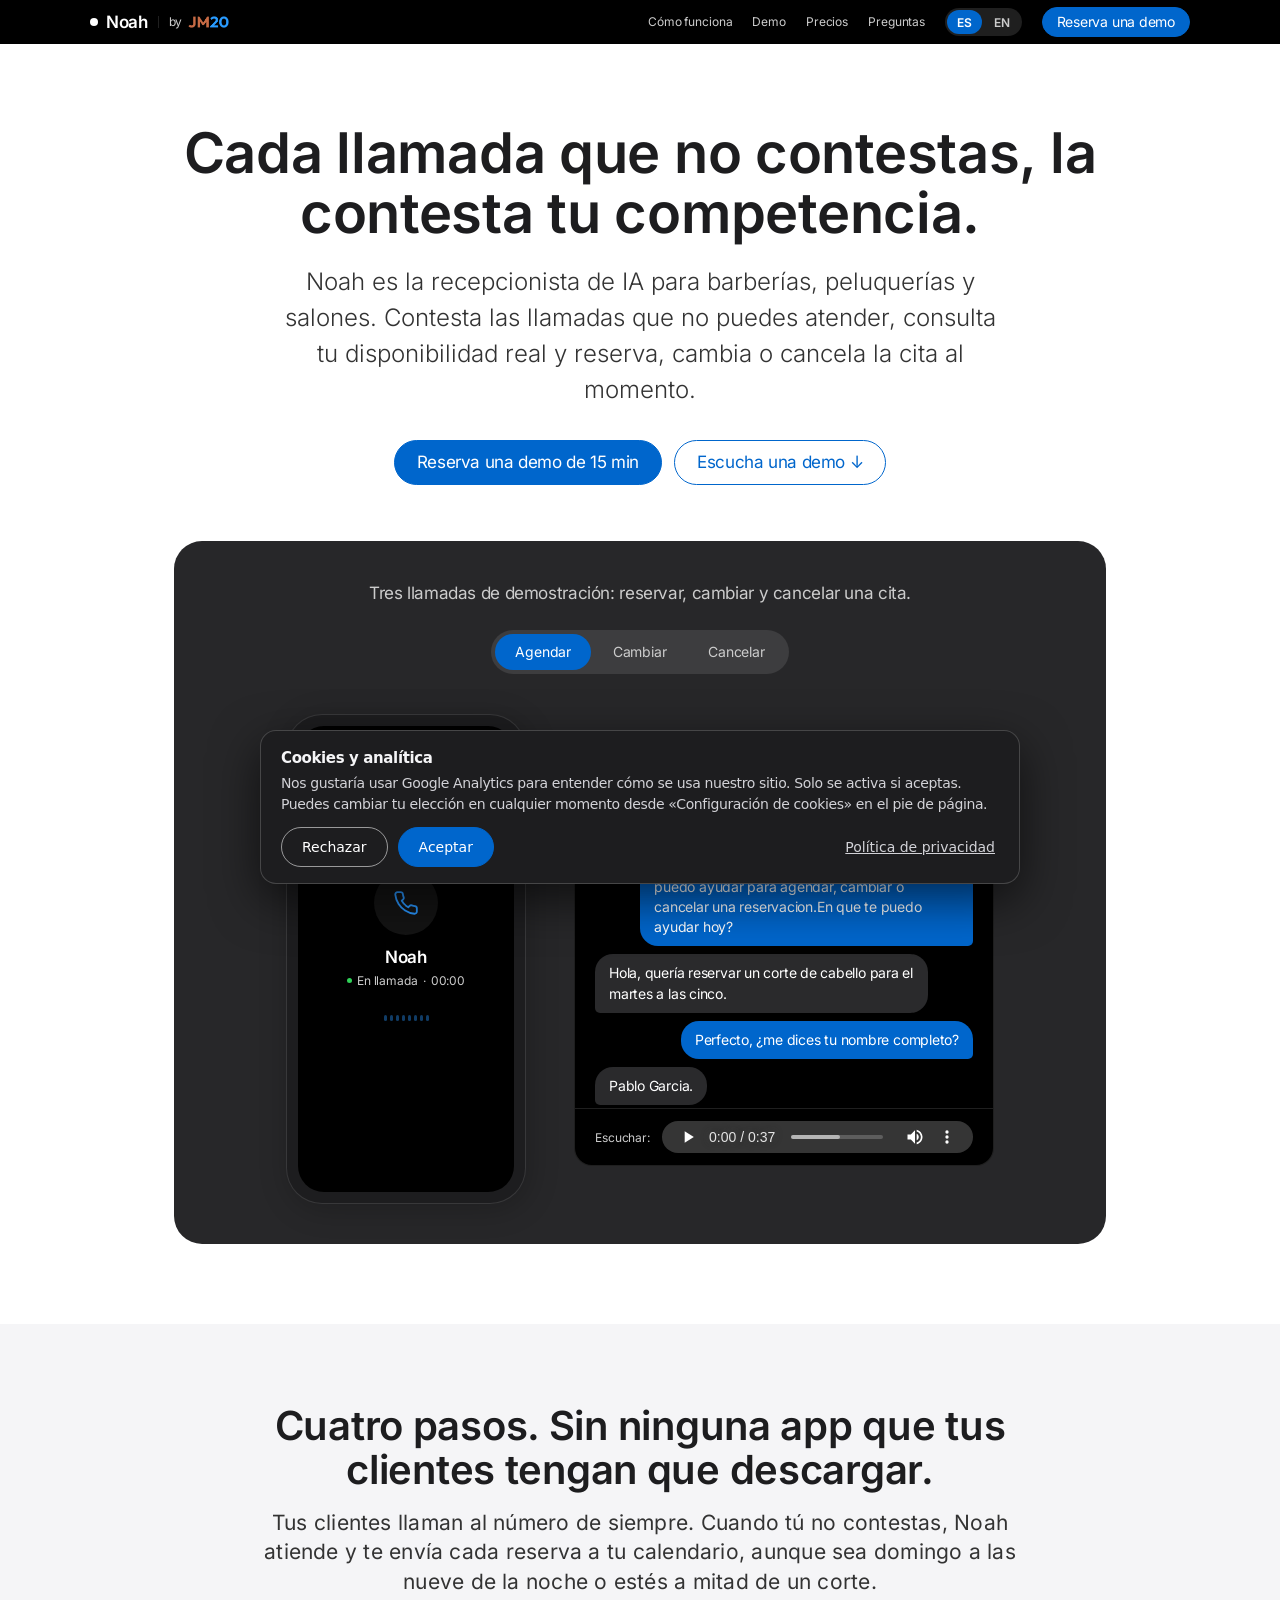
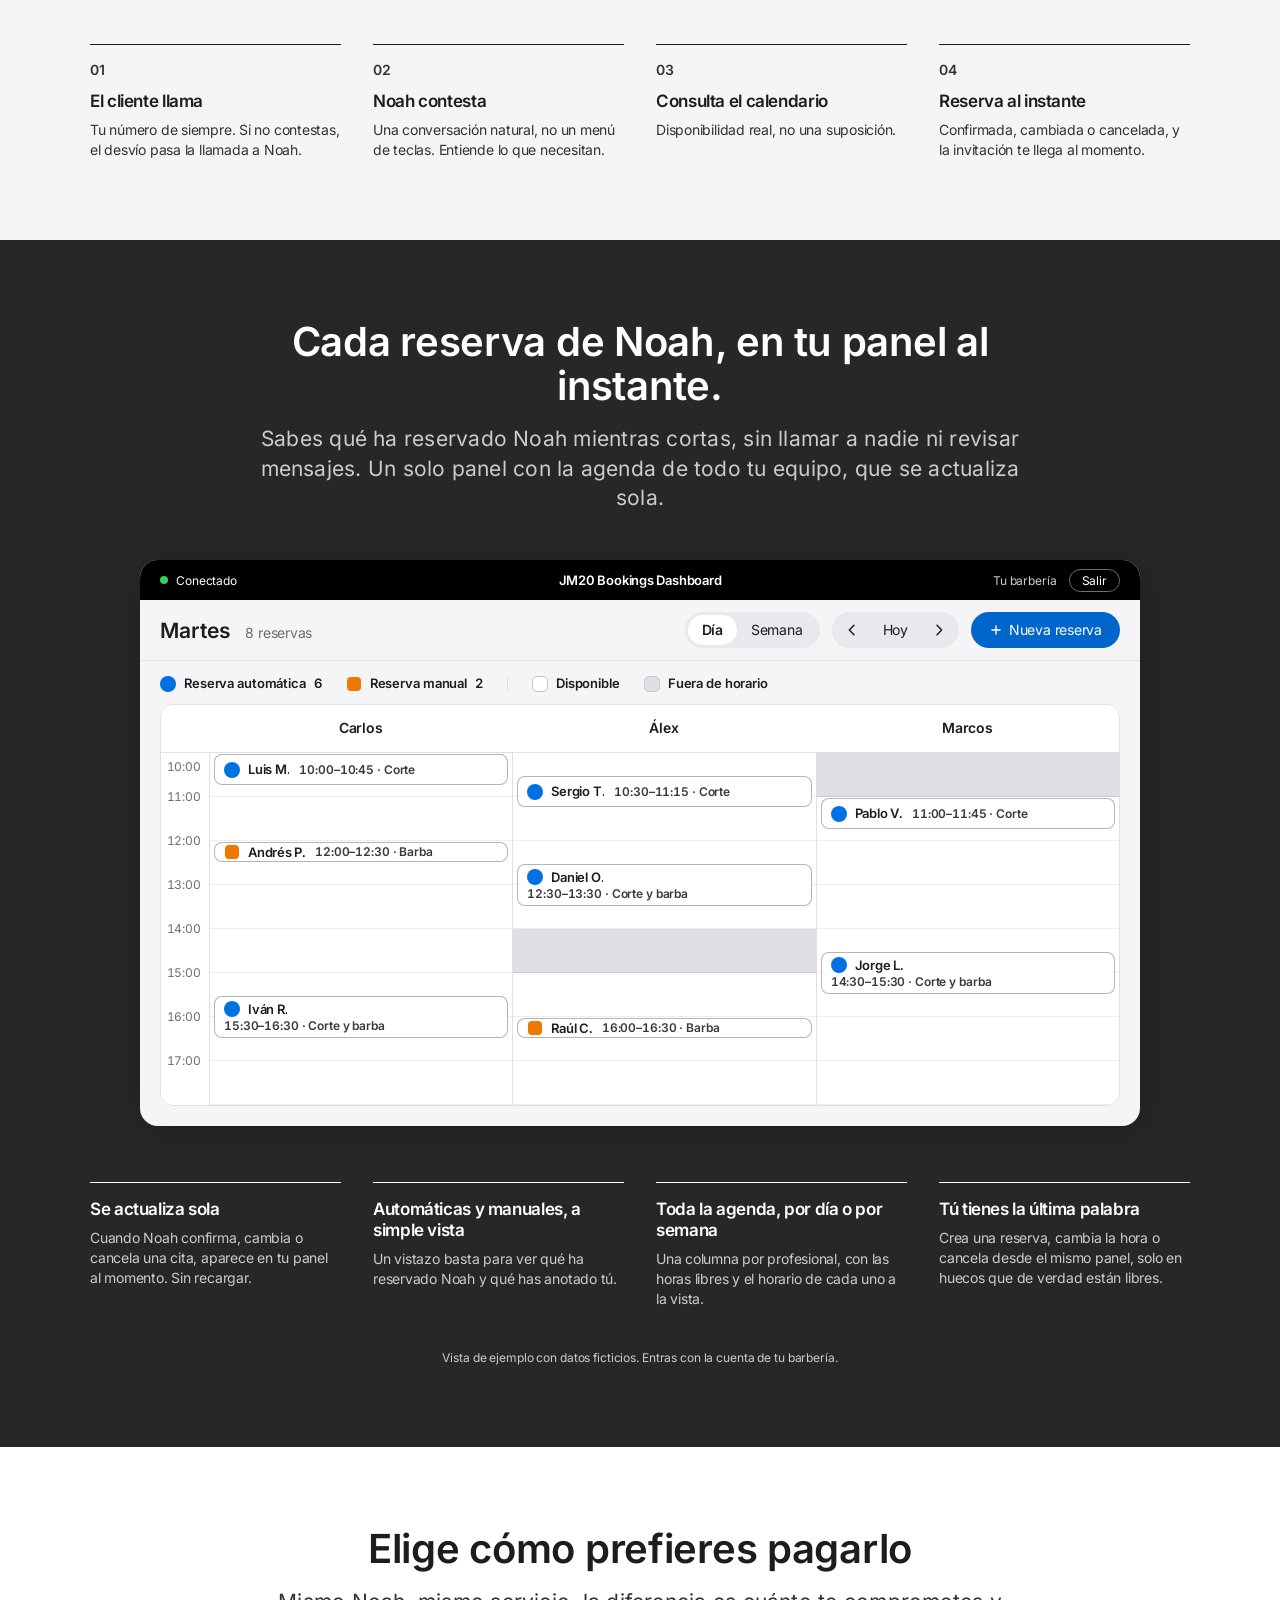
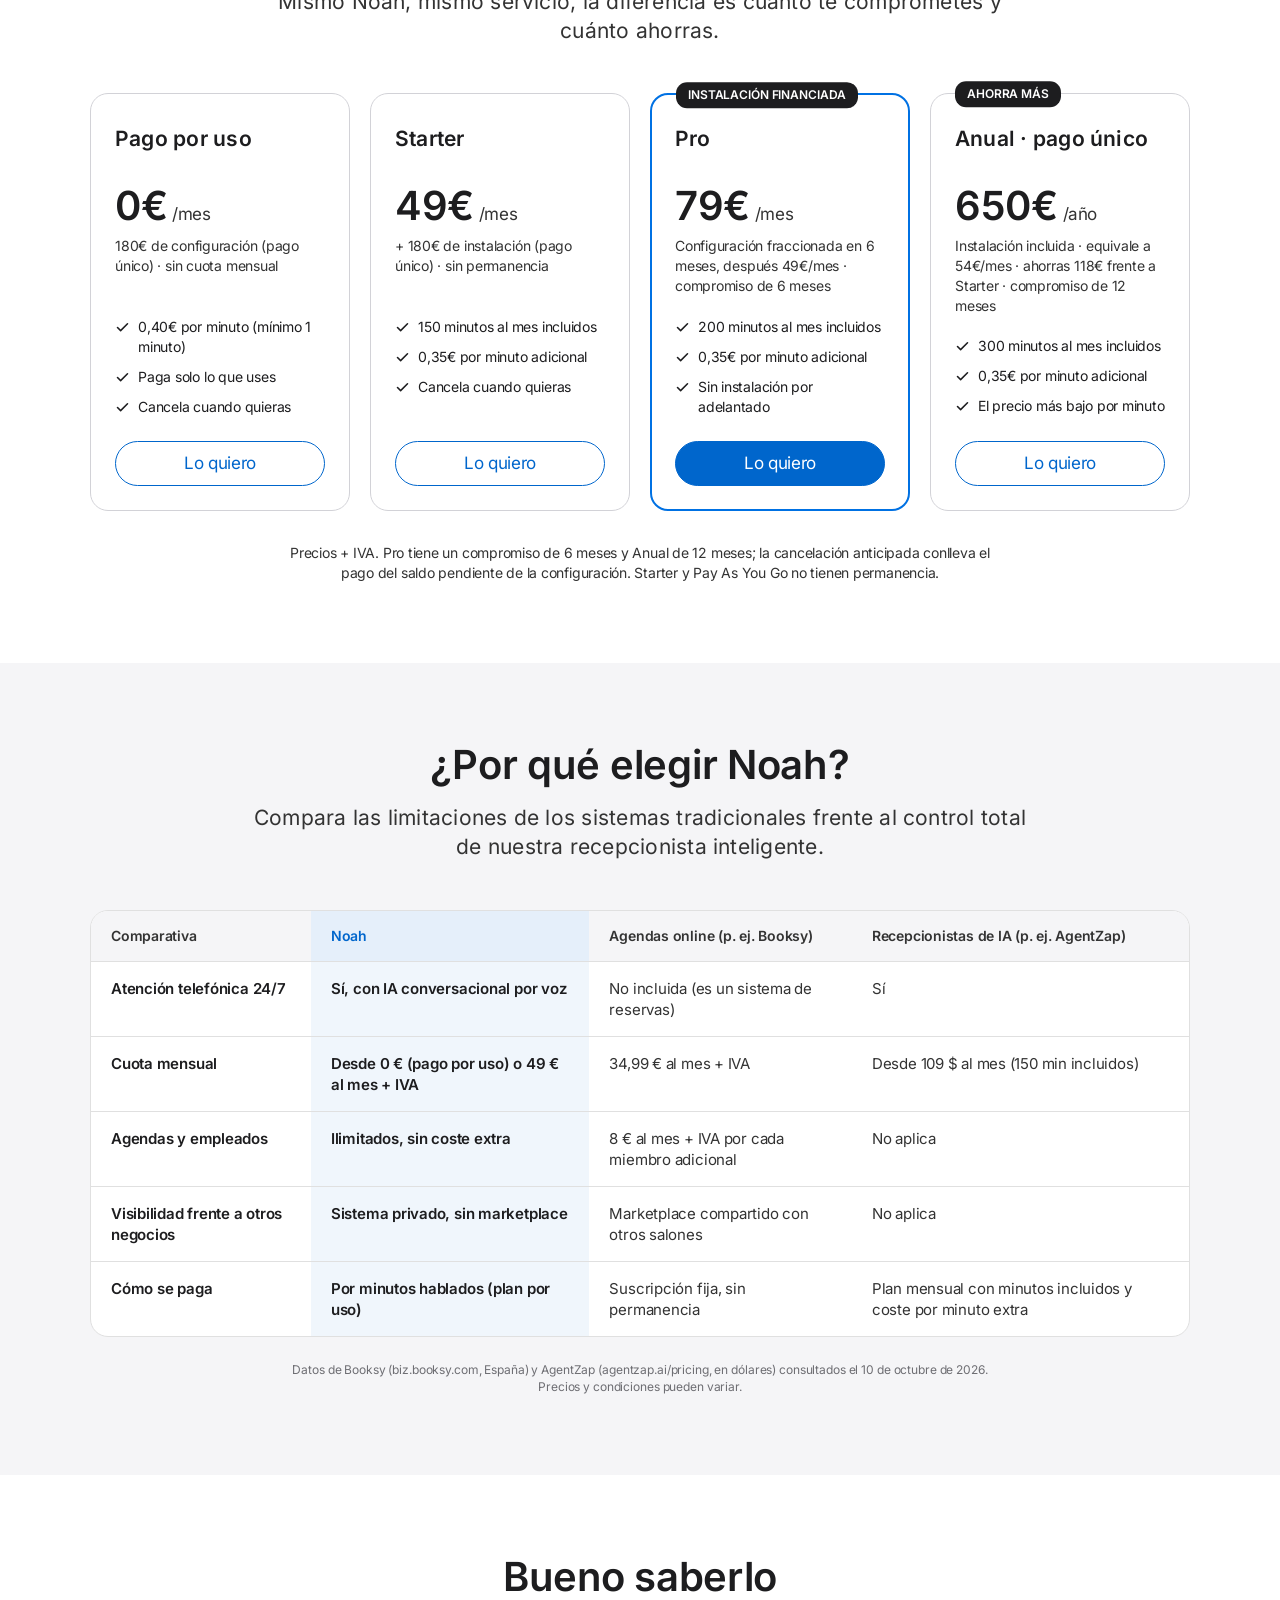
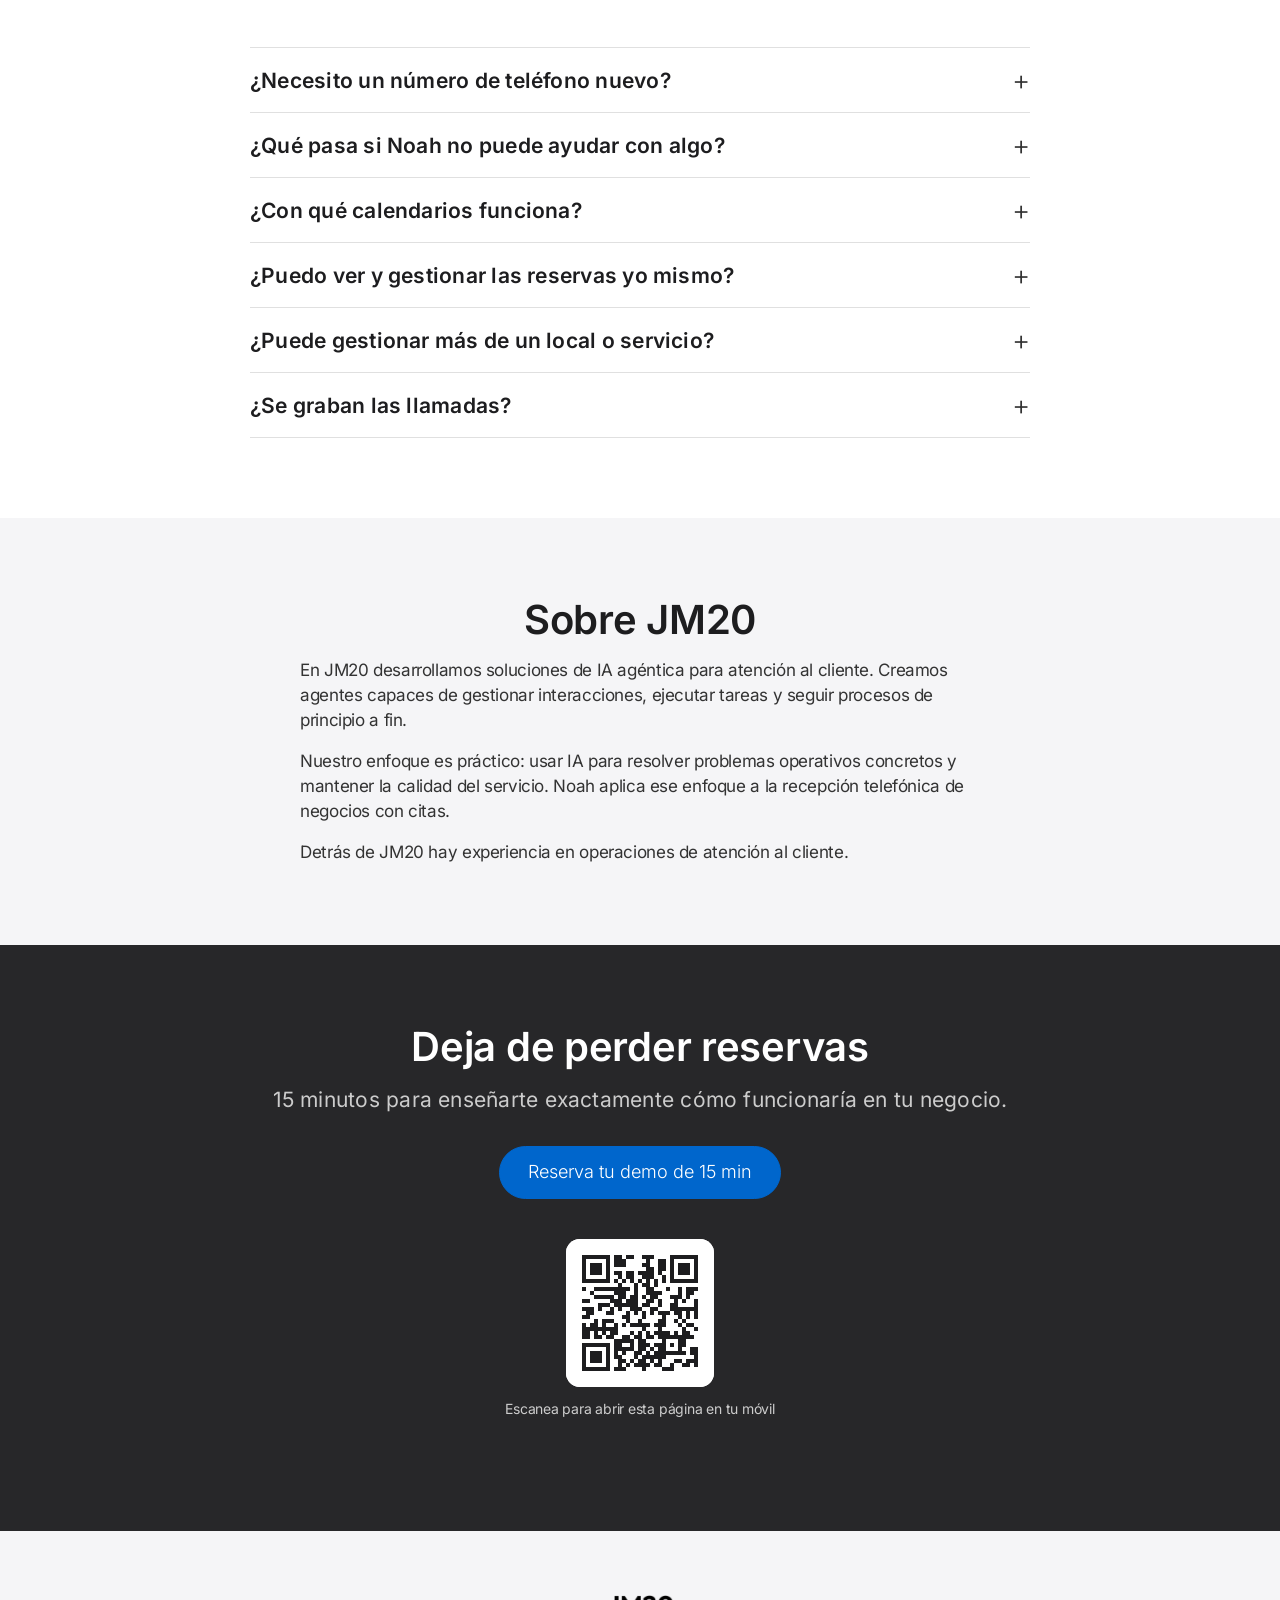
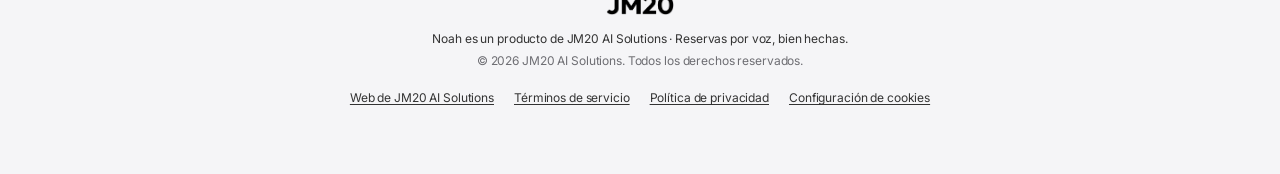
==== commit ac9564f9: "Remove commented Cloudflare Web Analytics script" ====
--- a/index.html
+++ b/index.html
@@ -1408,6 +1408,6 @@
   document.addEventListener('visibilitychange', sync);
 })();
 </script>
-
+<!-- Cloudflare Web Analytics --><script type='module' src='https://static.cloudflareinsights.com/beacon.min.js' data-cf-beacon='{"token": "c4f3d5a702434b8b949a7be1fcacf276"}'></script><!-- End Cloudflare Web Analytics -->
 </body>
 </html>
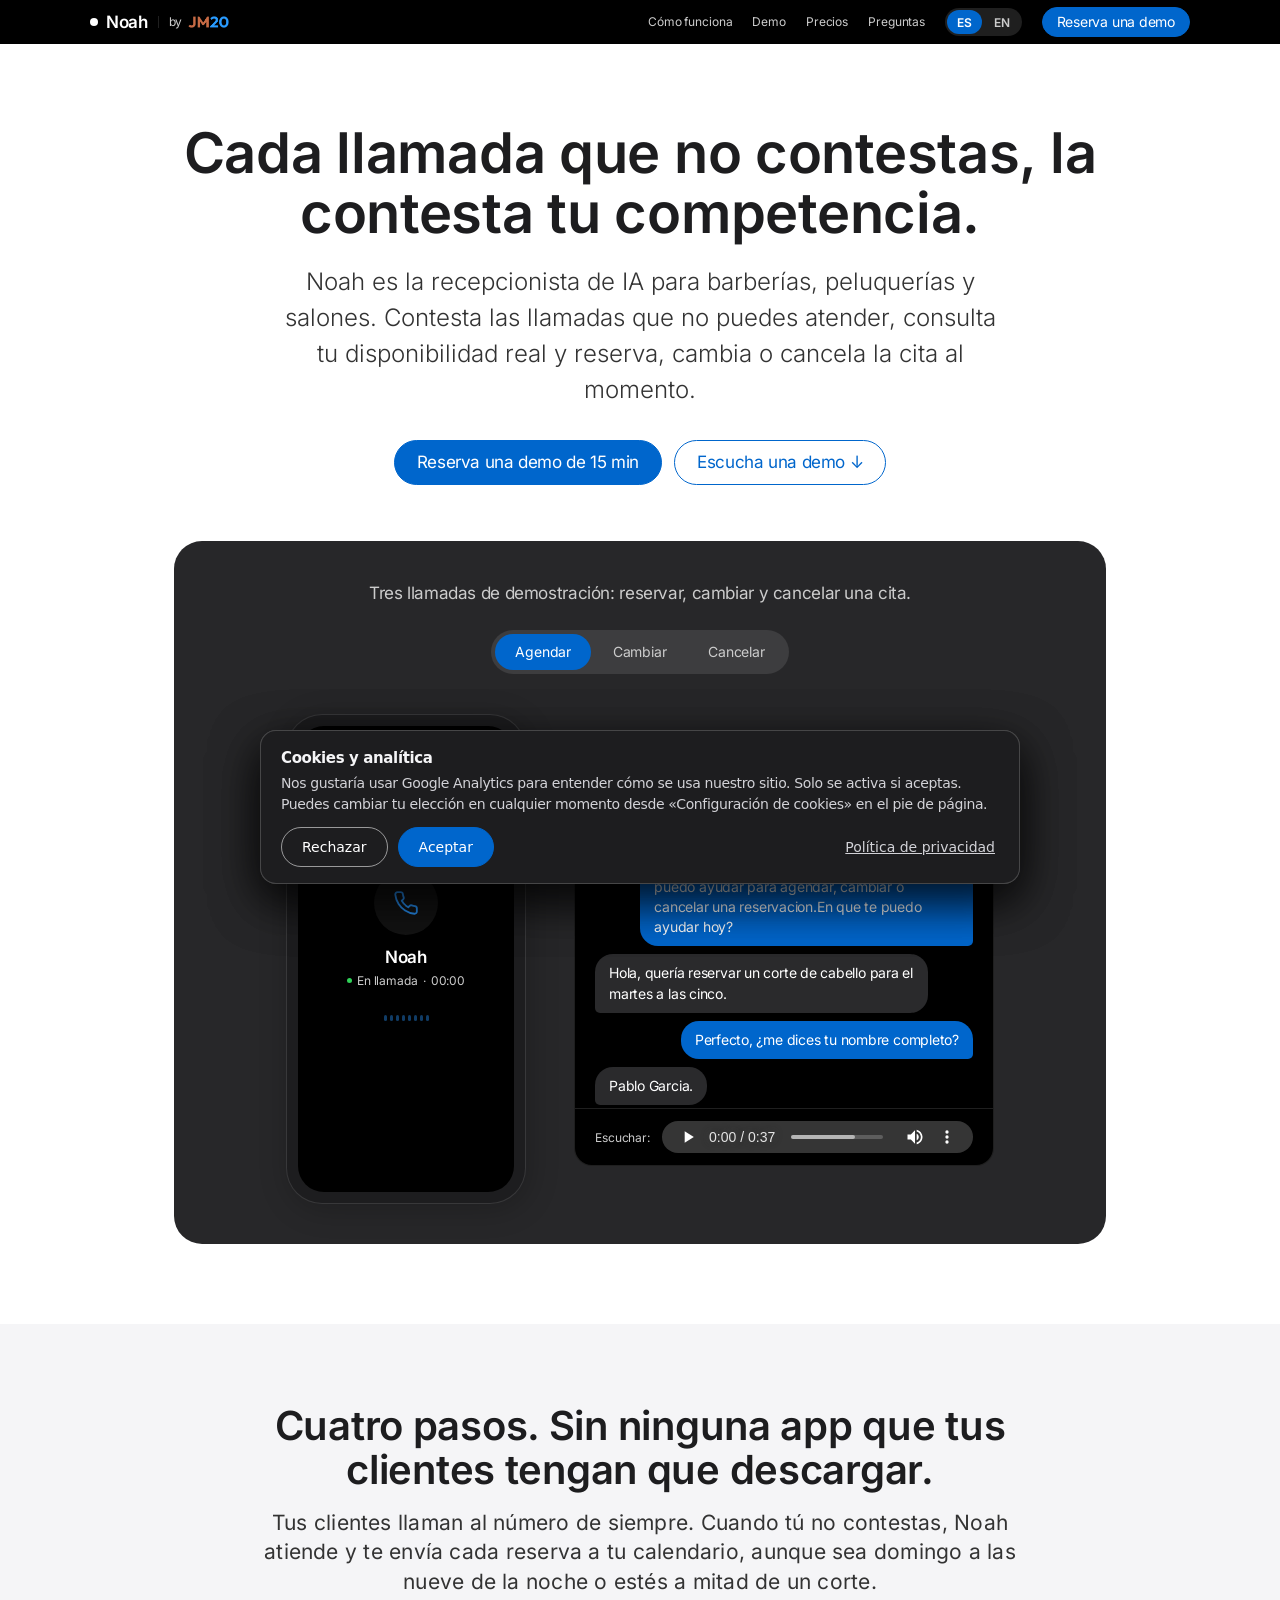
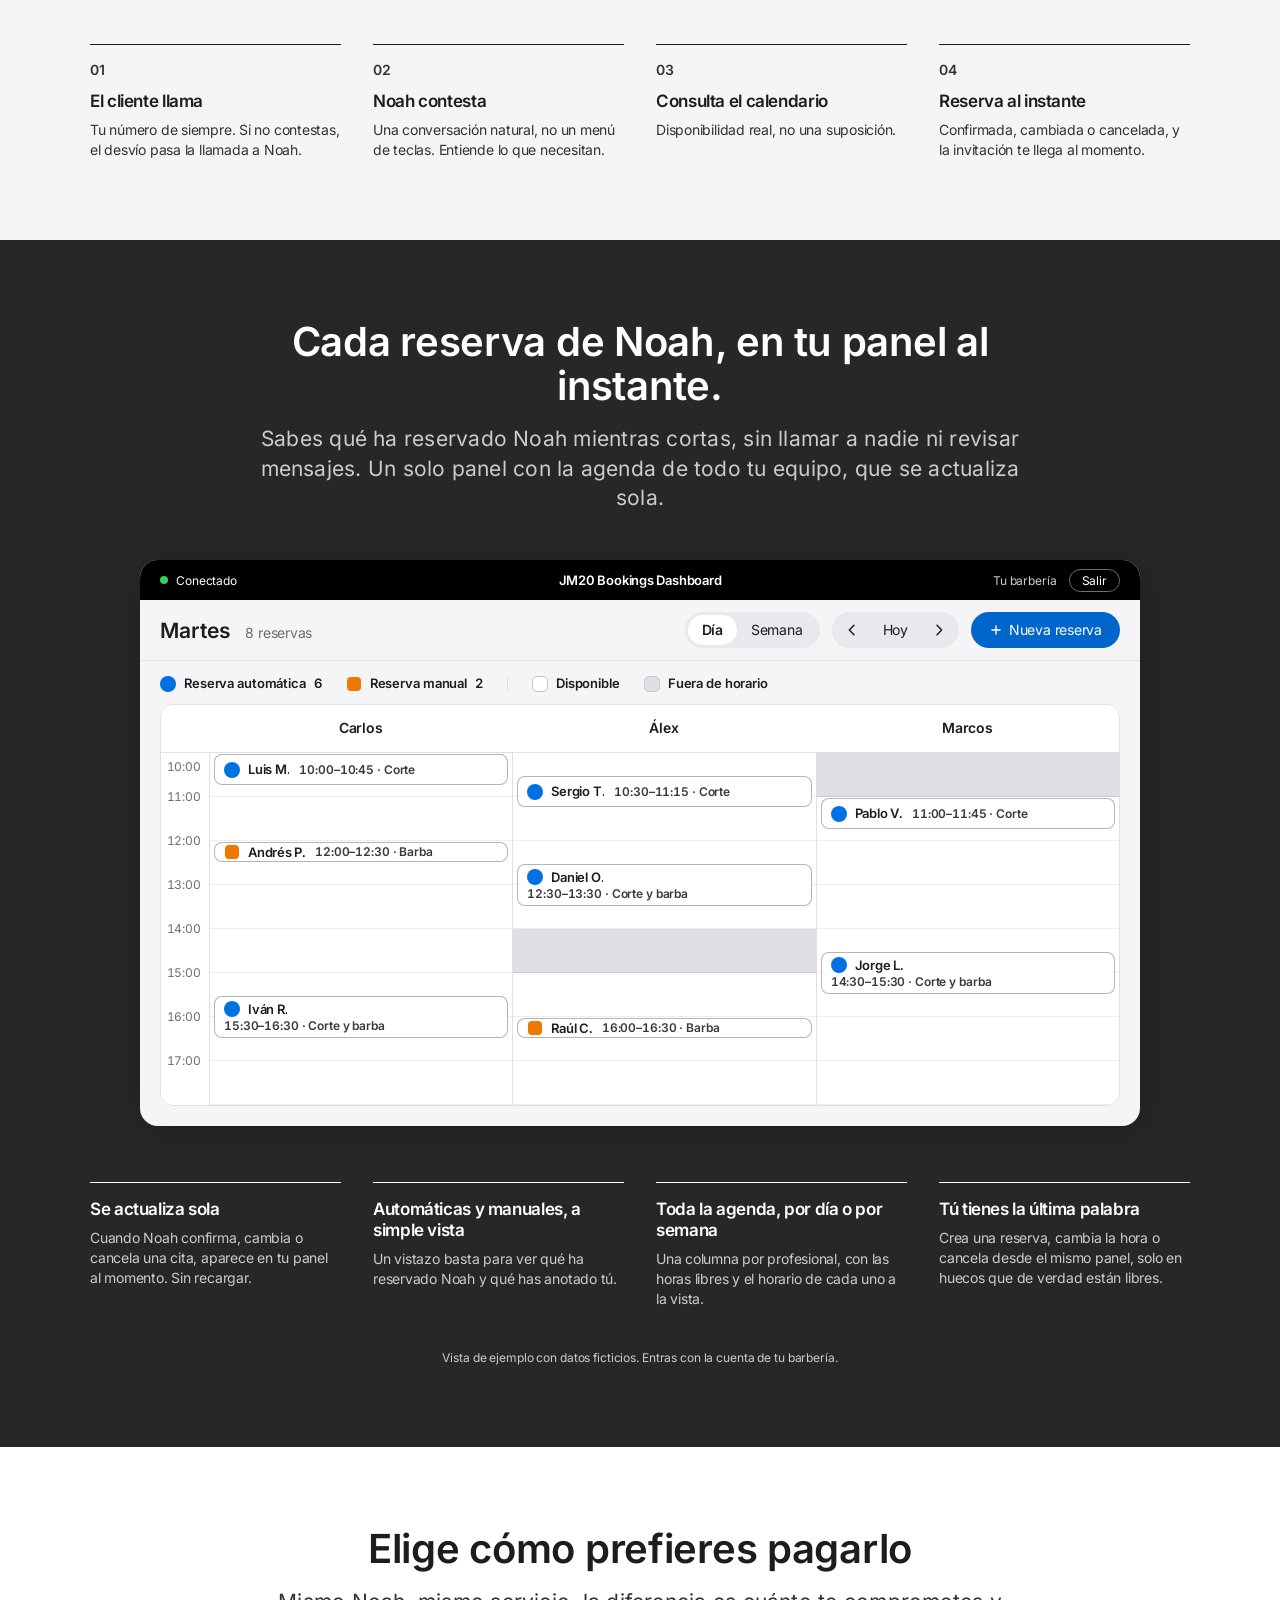
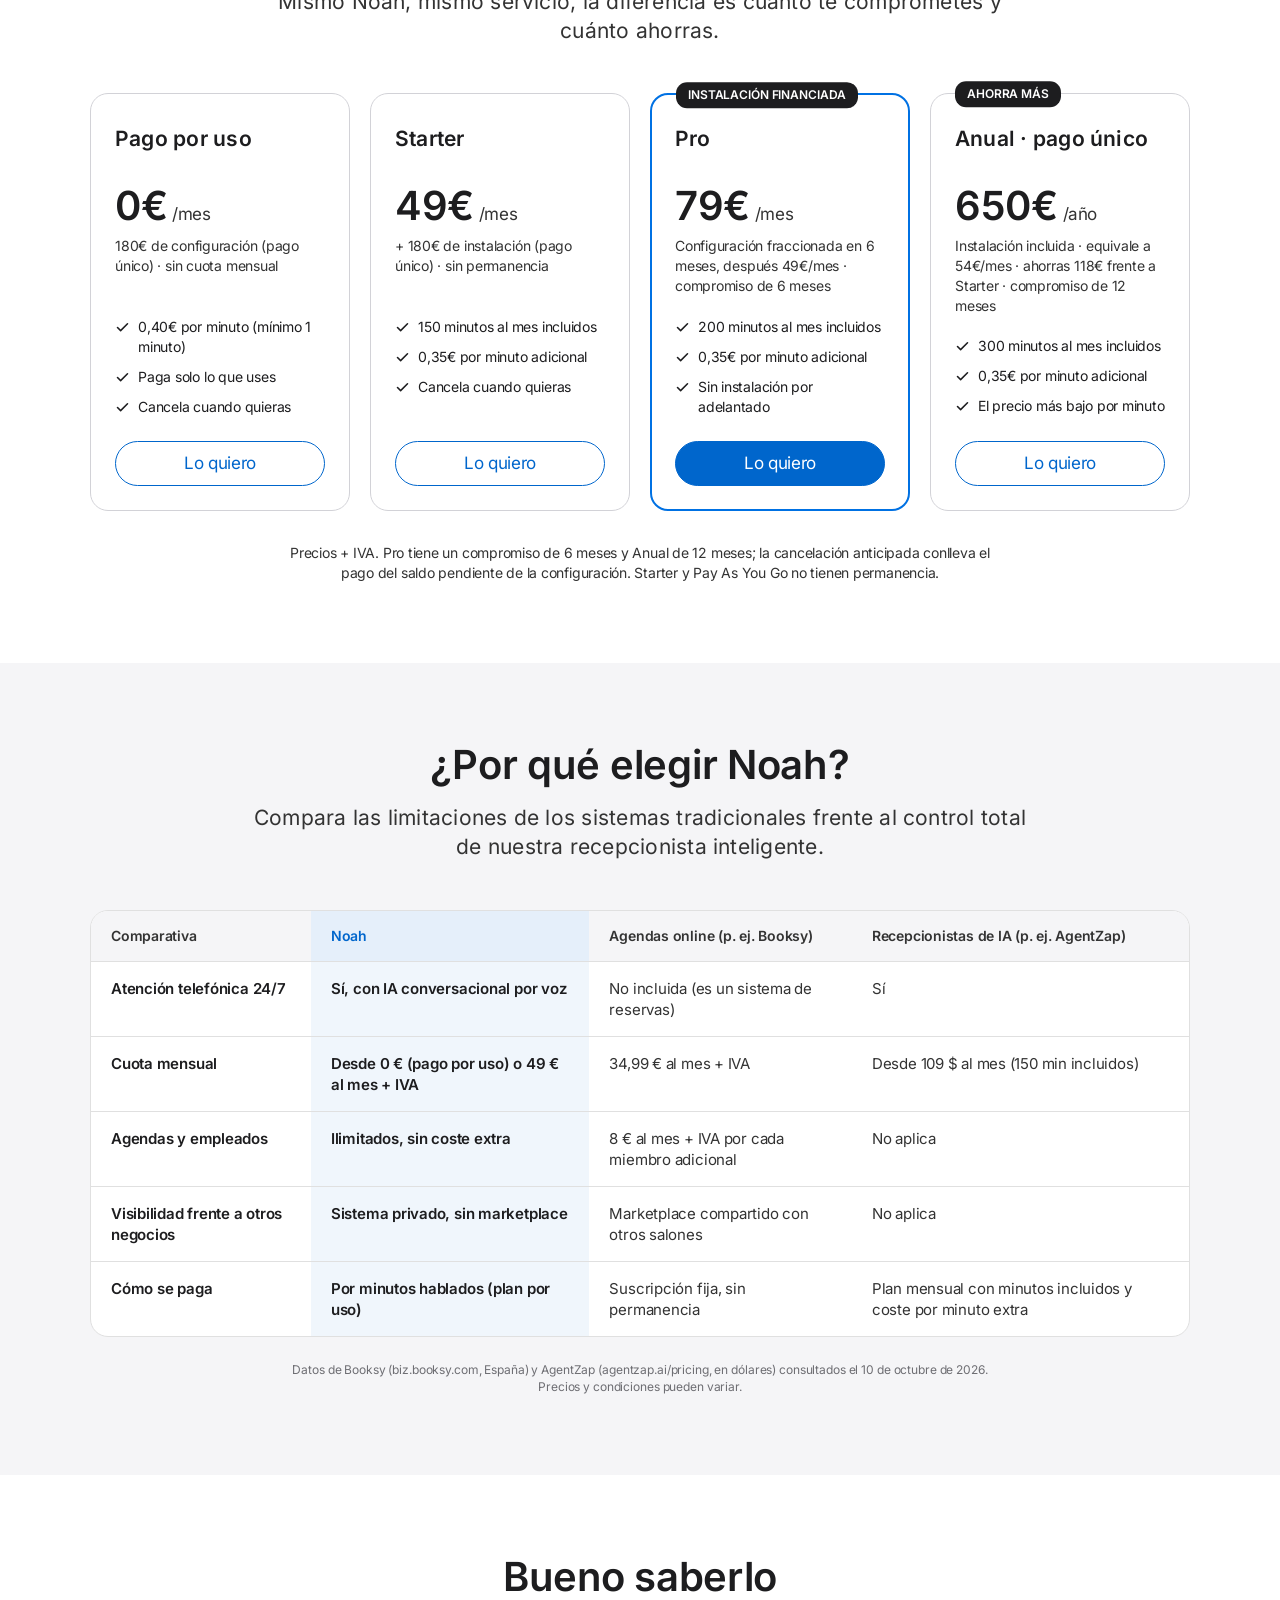
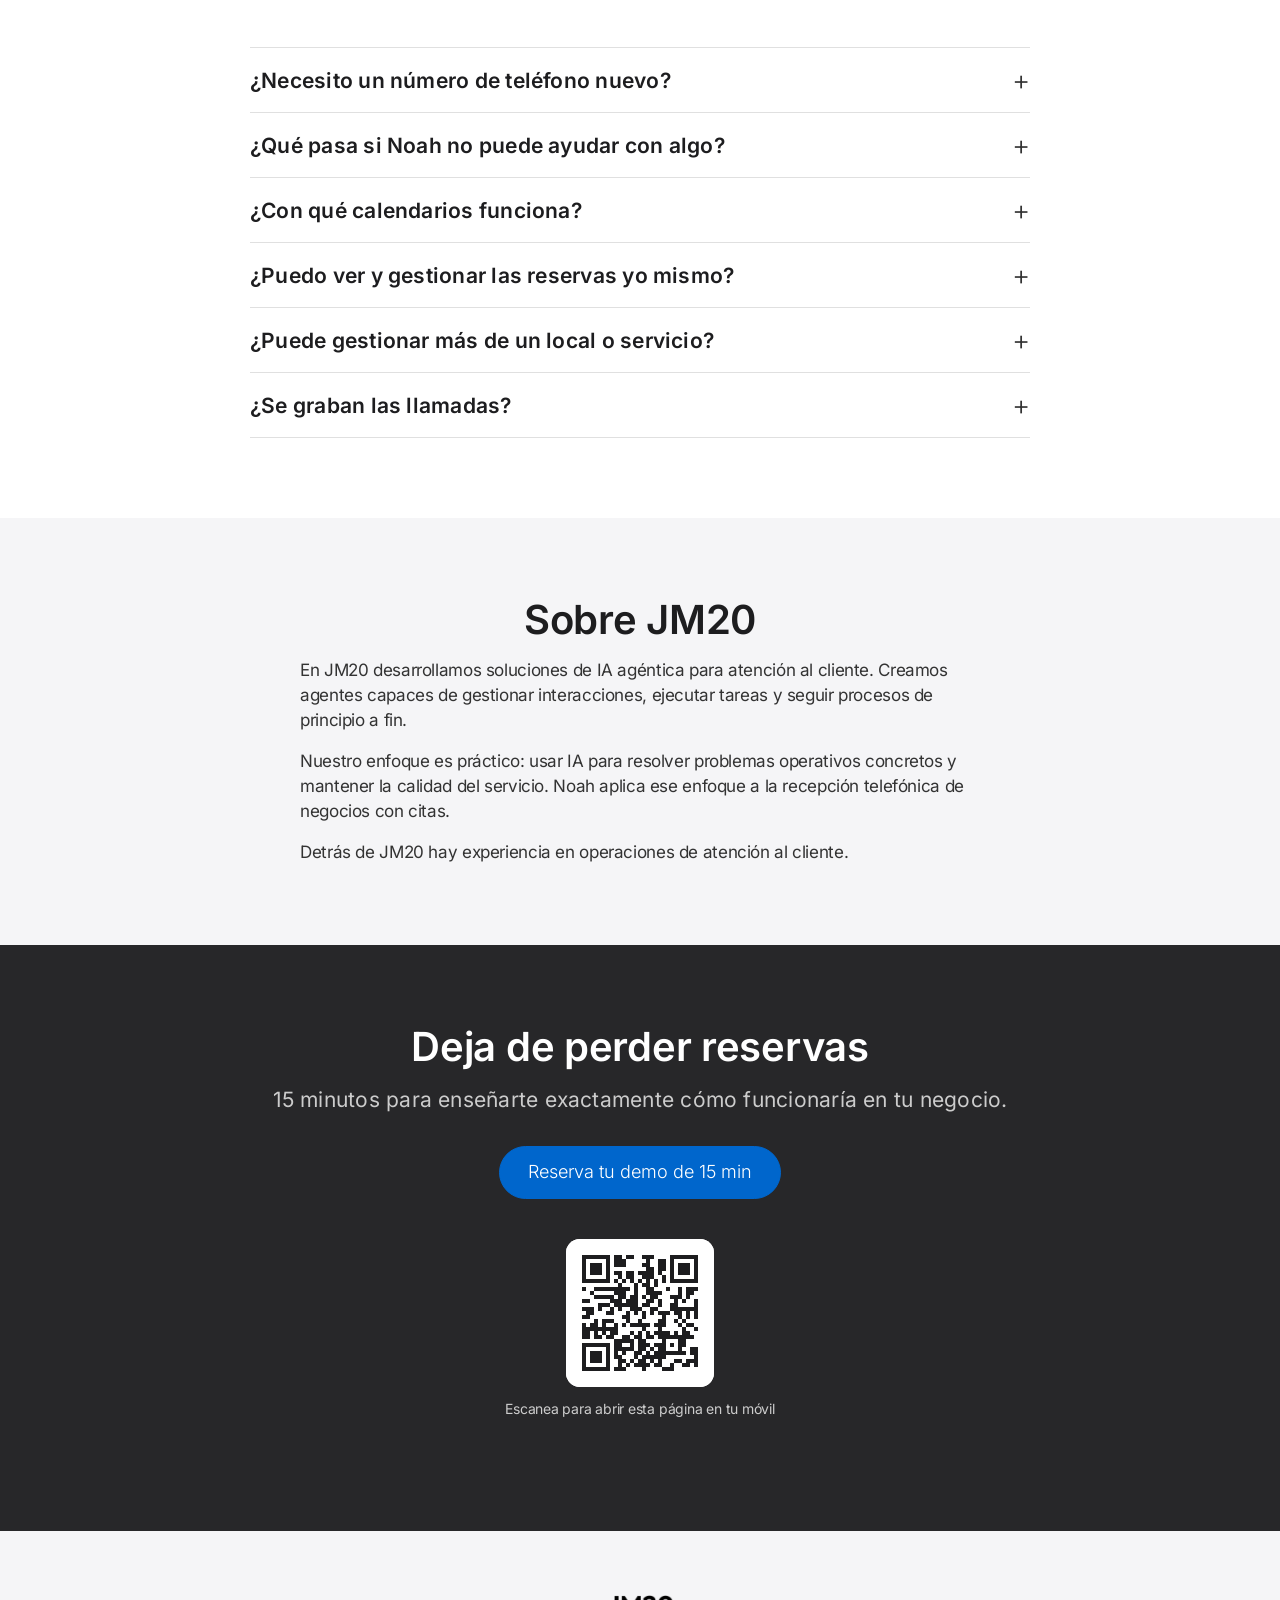
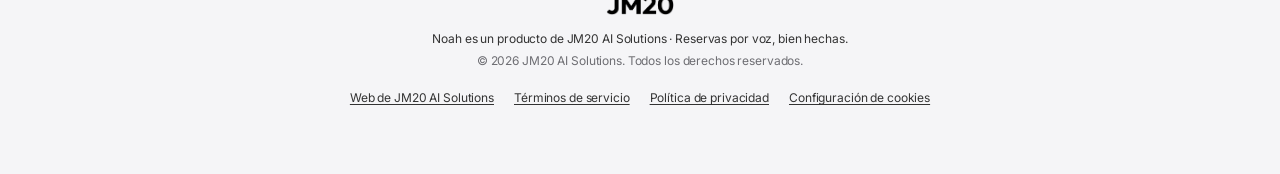
==== commit fcb992fe: "Update index.html" ====
--- a/index.html
+++ b/index.html
@@ -1,6 +1,85 @@
 <!DOCTYPE html>
 <html lang="es">
 <head>
+   <script>
+  /* Consent-gated analytics.
+     Google Analytics is NOT loaded until the visitor clicks Accept.
+     Consent defaults follow Google's documented consent-mode sequence:
+     default = denied, then update = granted after the visitor agrees. */
+  (function () {
+    var GA_ID = 'G-CCL5B23RY5', KEY = 'jm20_consent', gaLoaded = false, banner = null;
+    window.dataLayer = window.dataLayer || [];
+    window.gtag = function () { dataLayer.push(arguments); };
+    gtag('consent', 'default', { ad_storage: 'denied', ad_user_data: 'denied', ad_personalization: 'denied', analytics_storage: 'denied' });
+
+    var TXT = {
+      en: { title: 'Cookies & analytics', body: 'We would like to use Google Analytics to understand how our site is used. It only runs if you accept. You can change your choice at any time from “Cookie settings” in the footer.', accept: 'Accept', reject: 'Reject', more: 'Privacy policy', label: 'Cookie preferences' },
+      es: { title: 'Cookies y analítica', body: 'Nos gustaría usar Google Analytics para entender cómo se usa nuestro sitio. Solo se activa si aceptas. Puedes cambiar tu elección en cualquier momento desde «Configuración de cookies» en el pie de página.', accept: 'Aceptar', reject: 'Rechazar', more: 'Política de privacidad', label: 'Preferencias de cookies' }
+    };
+    function lang() { return (document.documentElement.lang || 'en').slice(0, 2) === 'es' ? 'es' : 'en'; }
+    function read() { try { return localStorage.getItem(KEY); } catch (e) { return null; } }
+    function write(v) { try { localStorage.setItem(KEY, v); } catch (e) {} }
+
+    function loadGA() {
+      if (gaLoaded) return; gaLoaded = true;
+      var sc = document.createElement('script');
+      sc.async = true; sc.src = 'https://www.googletagmanager.com/gtag/js?id=' + GA_ID;
+      document.head.appendChild(sc);
+      gtag('js', new Date());
+      gtag('consent', 'update', { analytics_storage: 'granted' });
+      gtag('config', GA_ID);
+    }
+    function clearGACookies() {
+      var host = location.hostname, parts = host.split('.'), domains = ['', host, '.' + host];
+      if (parts.length > 2) domains.push('.' + parts.slice(-2).join('.'));
+      document.cookie.split(';').forEach(function (c) {
+        var name = c.split('=')[0].trim();
+        if (name.indexOf('_ga') === 0) domains.forEach(function (d) {
+          document.cookie = name + '=; expires=Thu, 01 Jan 1970 00:00:00 GMT; path=/' + (d ? '; domain=' + d : '');
+        });
+      });
+    }
+    function decide(v) {
+      write(v);
+      if (v === 'granted') loadGA();
+      else { gtag('consent', 'update', { analytics_storage: 'denied' }); clearGACookies(); }
+      hide();
+    }
+    function hide() { if (banner) { banner.remove(); banner = null; } }
+    function paint() {
+      if (!banner) return;
+      var t = TXT[lang()];
+      banner.setAttribute('aria-label', t.label);
+      banner.querySelector('[data-k=title]').textContent = t.title;
+      banner.querySelector('[data-k=body]').textContent = t.body;
+      banner.querySelector('[data-k=more]').textContent = t.more;
+      banner.querySelector('[data-k=reject]').textContent = t.reject;
+      banner.querySelector('[data-k=accept]').textContent = t.accept;
+    }
+    function show() {
+      if (banner) { banner.querySelector('[data-k=accept]').focus(); return; }
+      if (!document.getElementById('jm20-consent-css')) {
+        var st = document.createElement('style'); st.id = 'jm20-consent-css';
+        st.textContent = '#jm20-consent{position:fixed;left:16px;right:16px;bottom:calc(16px + env(safe-area-inset-bottom,0px));z-index:3000;max-width:760px;margin:0 auto;background:#1d1d1f;color:#f5f5f7;border:1px solid rgba(255,255,255,.18);border-radius:16px;padding:16px 20px;box-shadow:0 16px 48px rgba(0,0,0,.6);font:14px/1.5 system-ui,-apple-system,"Segoe UI",sans-serif}#jm20-consent strong{display:block;font-size:15px;margin-bottom:4px}#jm20-consent p{margin:0 0 12px;color:#d2d2d7}#jm20-consent .jm-row{display:flex;flex-wrap:wrap;gap:10px;align-items:center}#jm20-consent button{font:500 14px system-ui,sans-serif;min-height:40px;padding:0 20px;border-radius:9999px;cursor:pointer;color:#fff}#jm20-consent .jm-accept{background:#0066cc;border:1px solid #0066cc}#jm20-consent .jm-reject{background:transparent;border:1px solid rgba(255,255,255,.55)}#jm20-consent .jm-more{background:none;border:none;text-decoration:underline;padding:0 4px;margin-left:auto;color:#d2d2d7}';
+        document.head.appendChild(st);
+      }
+      banner = document.createElement('div');
+      banner.id = 'jm20-consent'; banner.setAttribute('role', 'dialog'); banner.setAttribute('aria-modal', 'false');
+      banner.setAttribute('aria-labelledby', 'jm20-consent-title'); banner.setAttribute('aria-describedby', 'jm20-consent-body');
+      banner.innerHTML = '<strong id="jm20-consent-title" data-k="title"></strong><p id="jm20-consent-body" data-k="body"></p><div class="jm-row"><button type="button" class="jm-reject" data-k="reject"></button><button type="button" class="jm-accept" data-k="accept"></button><button type="button" class="jm-more" data-k="more"></button></div>';
+      banner.querySelector('[data-k=accept]').addEventListener('click', function () { decide('granted'); });
+      banner.querySelector('[data-k=reject]').addEventListener('click', function () { decide('denied'); });
+      banner.querySelector('[data-k=more]').addEventListener('click', function () { window.location.href = (lang() === 'es' ? '/politica-de-privacidad' : '/privacy-policy'); });
+      banner.addEventListener('keydown', function (e) { if (e.key === 'Escape') decide('denied'); });
+      document.body.appendChild(banner);
+      paint();
+    }
+    window.jm20OpenConsent = show;
+    new MutationObserver(paint).observe(document.documentElement, { attributes: true, attributeFilter: ['lang'] });
+    function init() { var c = read(); if (c === 'granted') loadGA(); else if (c !== 'denied') show(); }
+    if (document.readyState === 'loading') document.addEventListener('DOMContentLoaded', init); else init();
+  })();
+  </script>
 <meta charset="UTF-8"/>
 <meta name="viewport" content="width=device-width, initial-scale=1.0"/>
 <title data-i18n="metaTitle">Noah by JM20: recepcionista de IA que gestiona reservas</title>
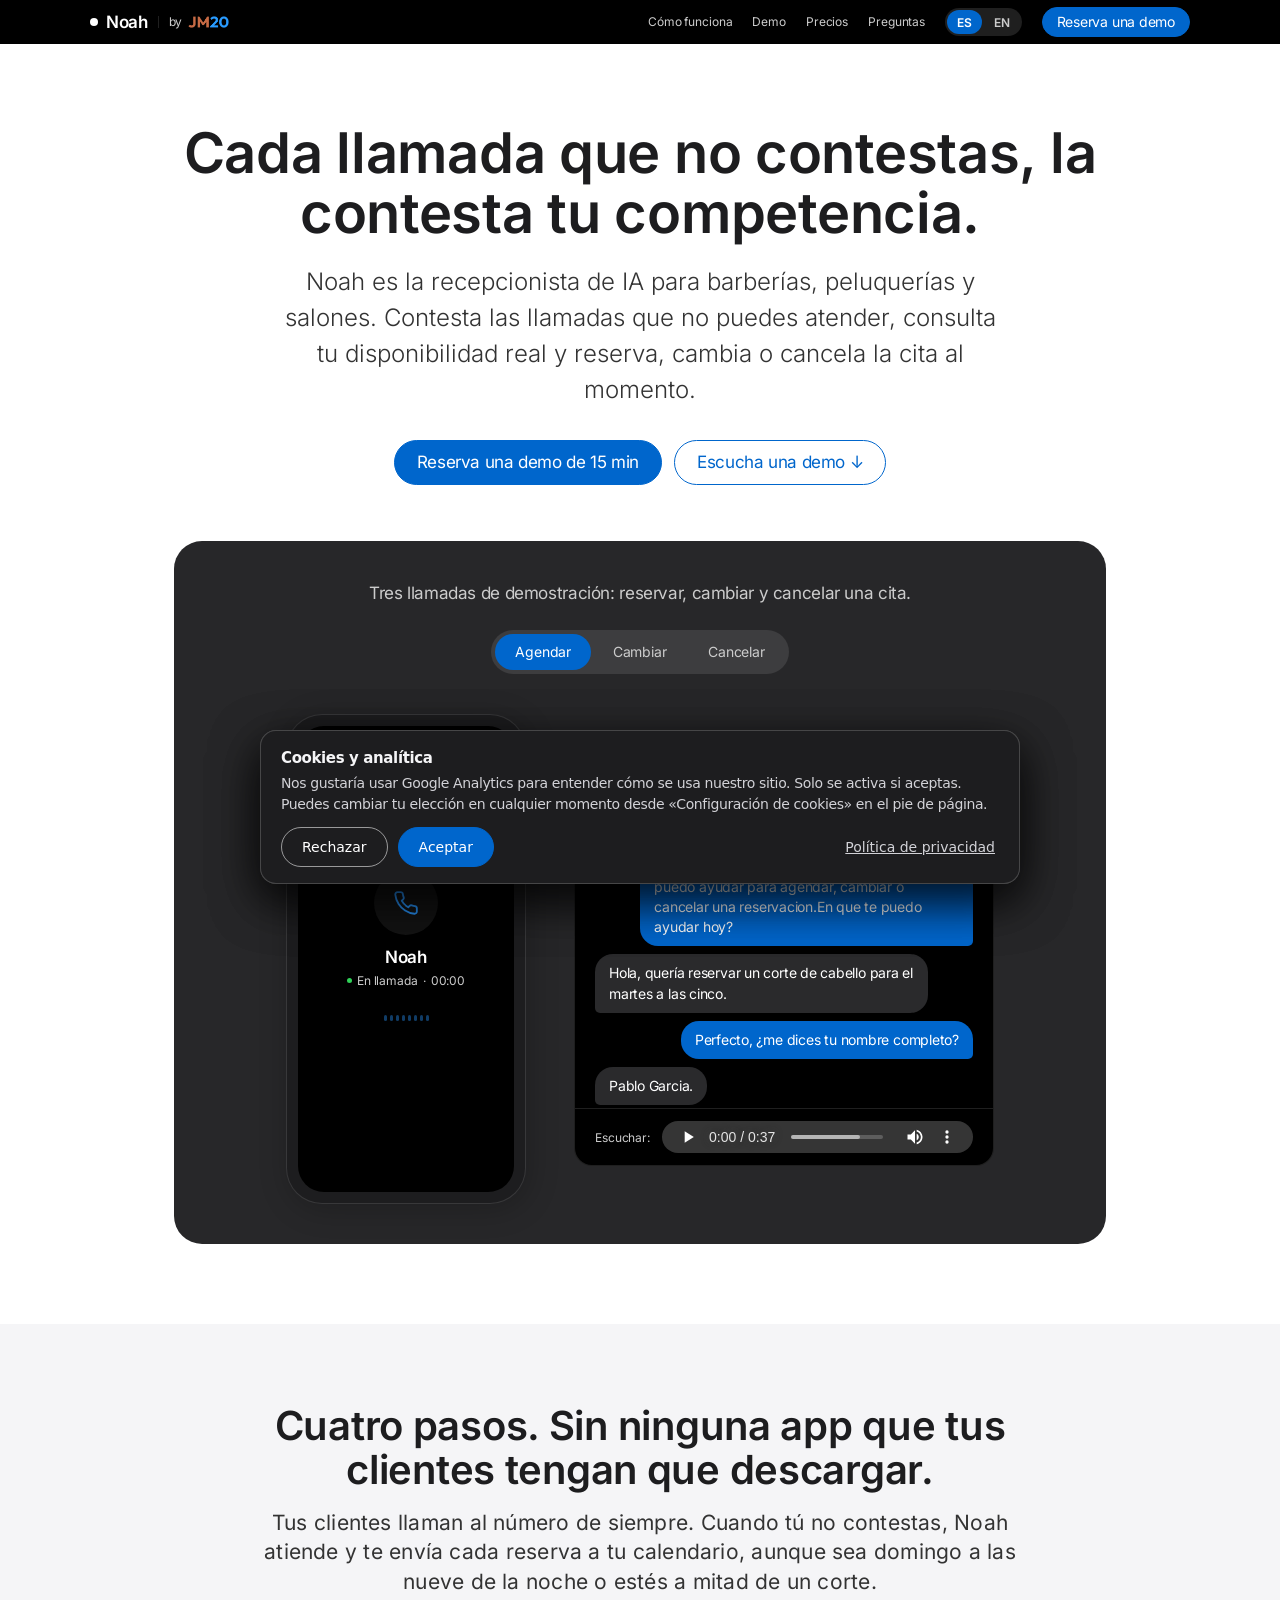
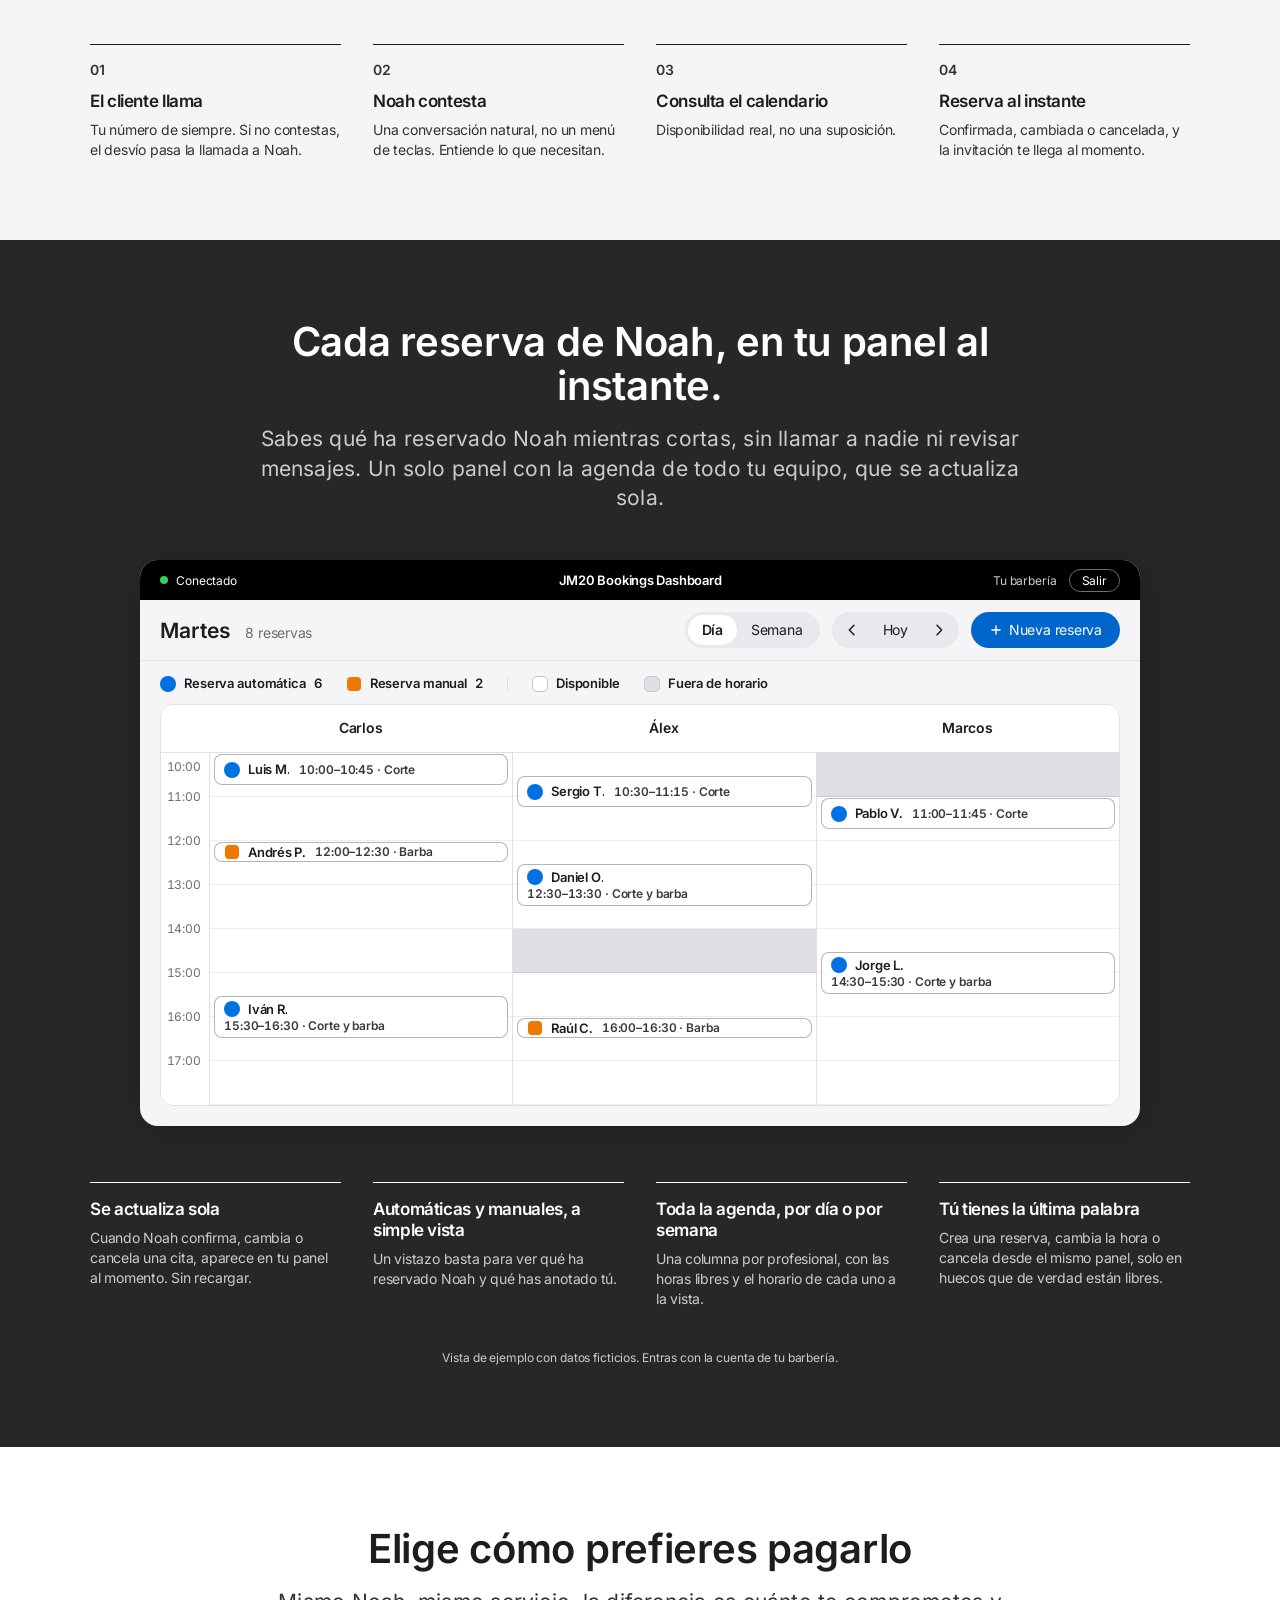
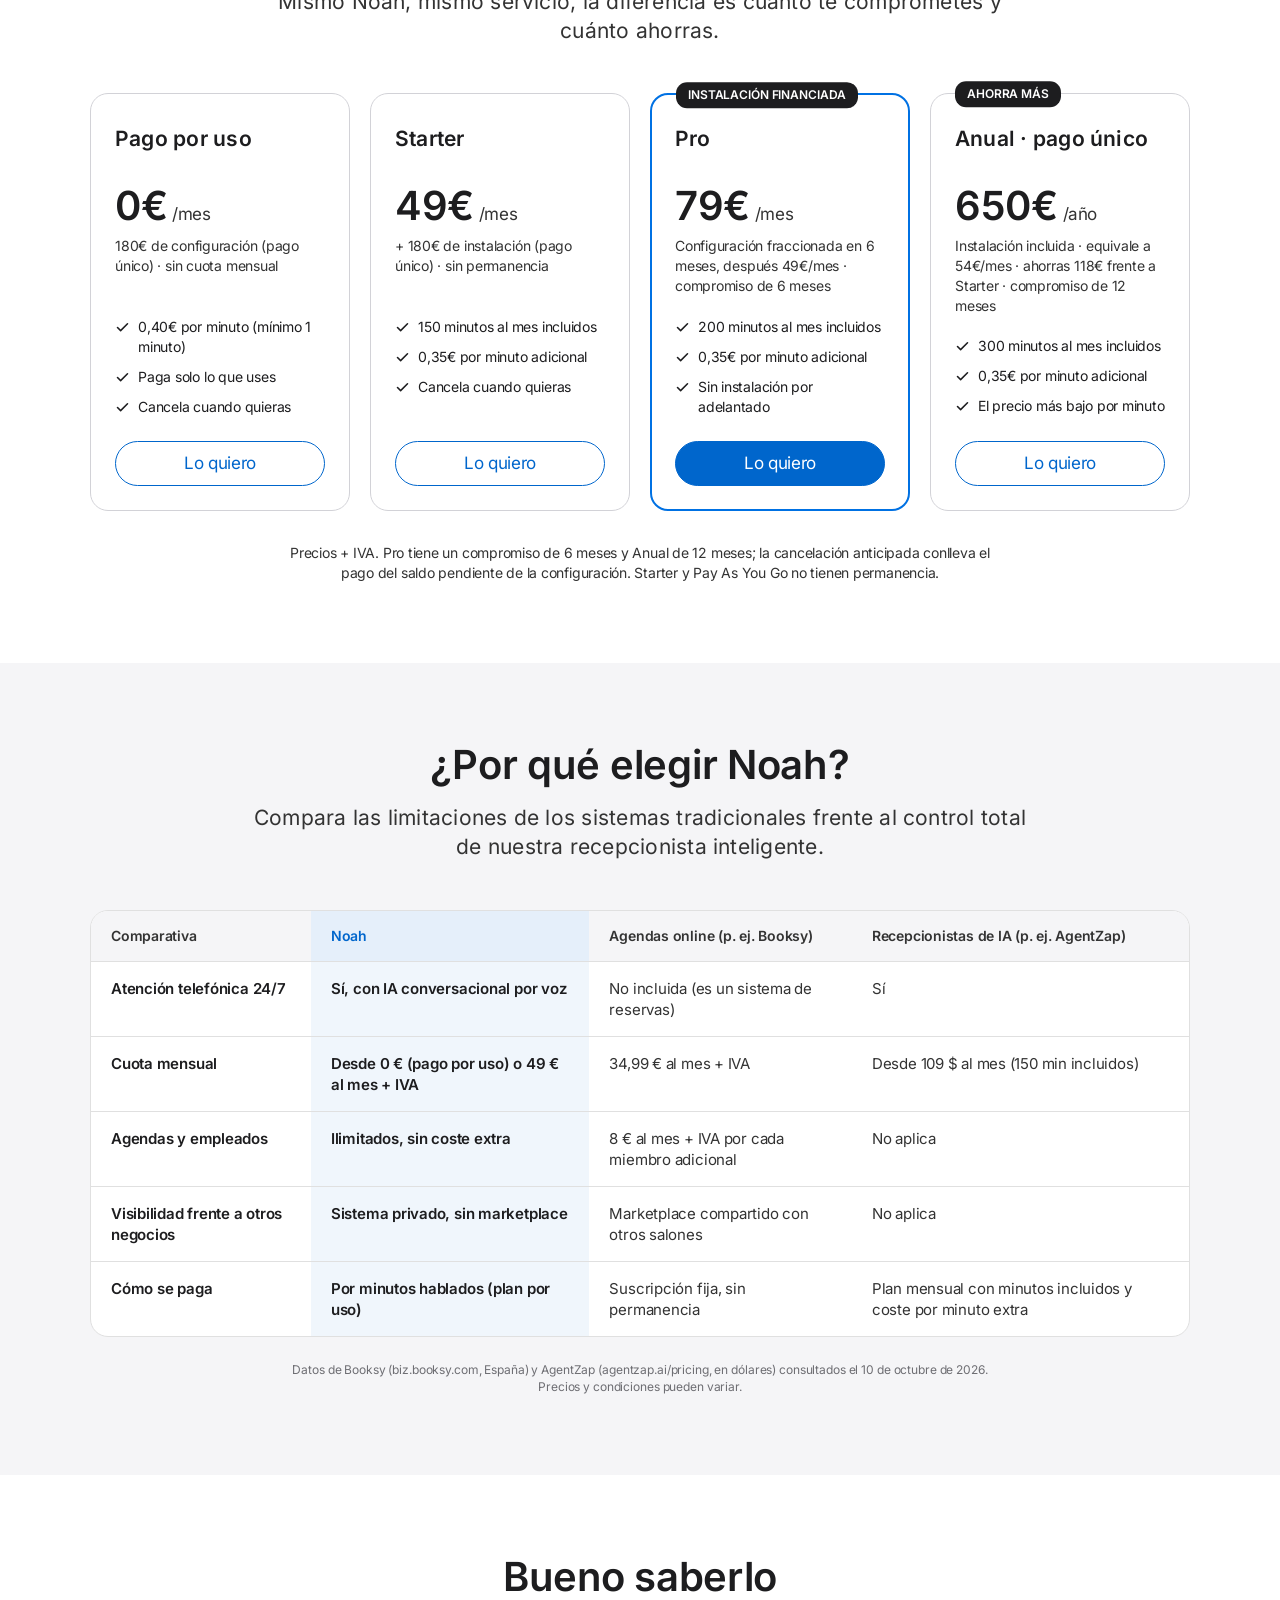
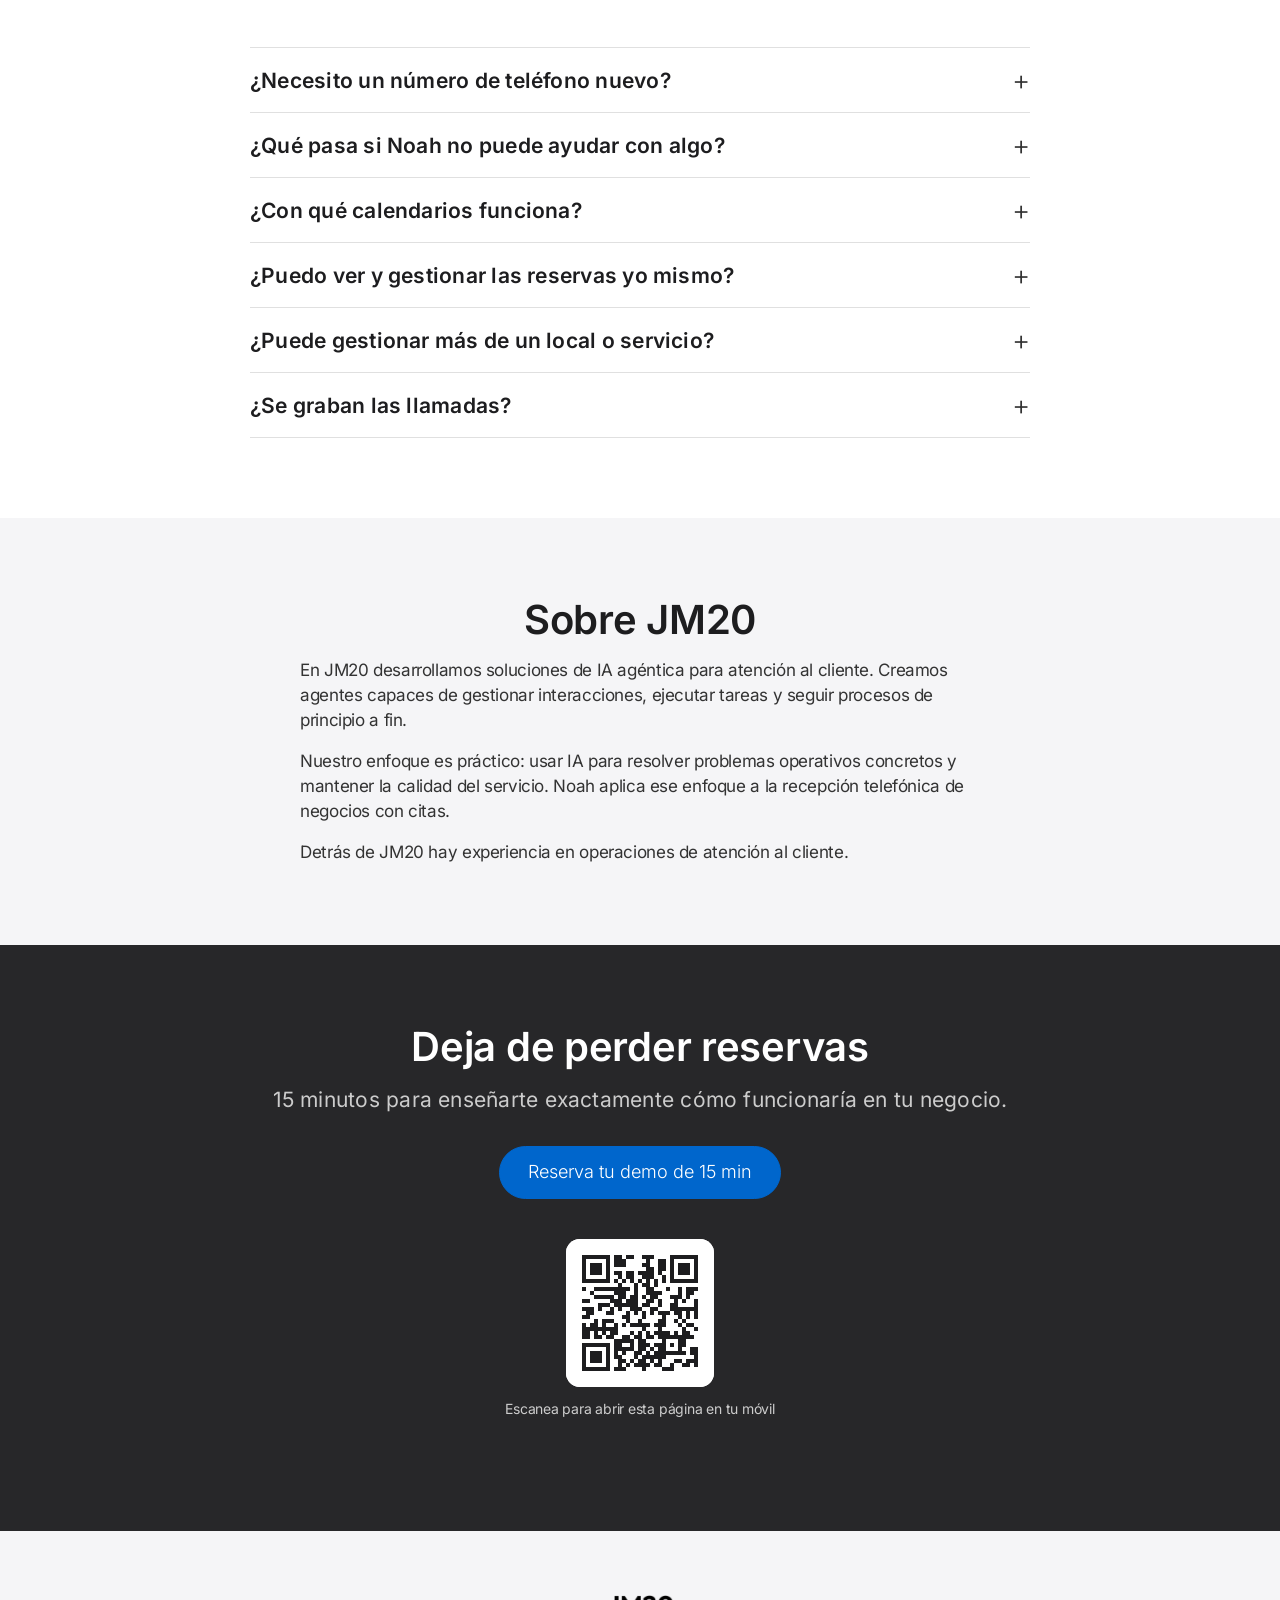
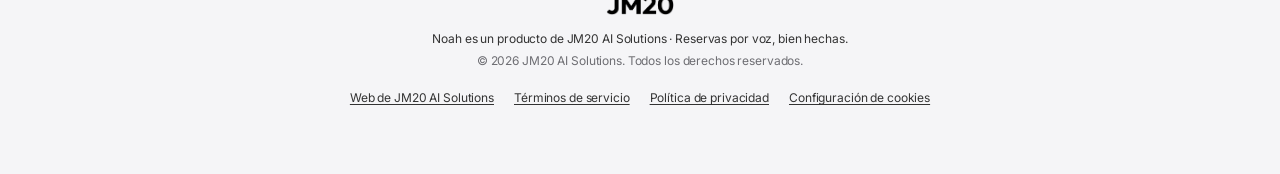
==== commit 35a23d69: "Update index.html" ====
--- a/index.html
+++ b/index.html
@@ -1,6 +1,7 @@
 <!DOCTYPE html>
 <html lang="es">
 <head>
+      <meta charset="UTF-8"/>
    <script>
   /* Consent-gated analytics.
      Google Analytics is NOT loaded until the visitor clicks Accept.
@@ -80,7 +81,7 @@
     if (document.readyState === 'loading') document.addEventListener('DOMContentLoaded', init); else init();
   })();
   </script>
-<meta charset="UTF-8"/>
+   <meta name="msvalidate.01" content="0ED5C01E3B0B9FBBE6C3C89CB3E262A8" />
 <meta name="viewport" content="width=device-width, initial-scale=1.0"/>
 <title data-i18n="metaTitle">Noah by JM20: recepcionista de IA que gestiona reservas</title>
 <meta name="description" data-i18n-attr="content" data-i18n="metaDesc" content="Noah contesta las llamadas que no puedes atender, consulta tu calendario real y reserva, cambia o cancela citas."/>
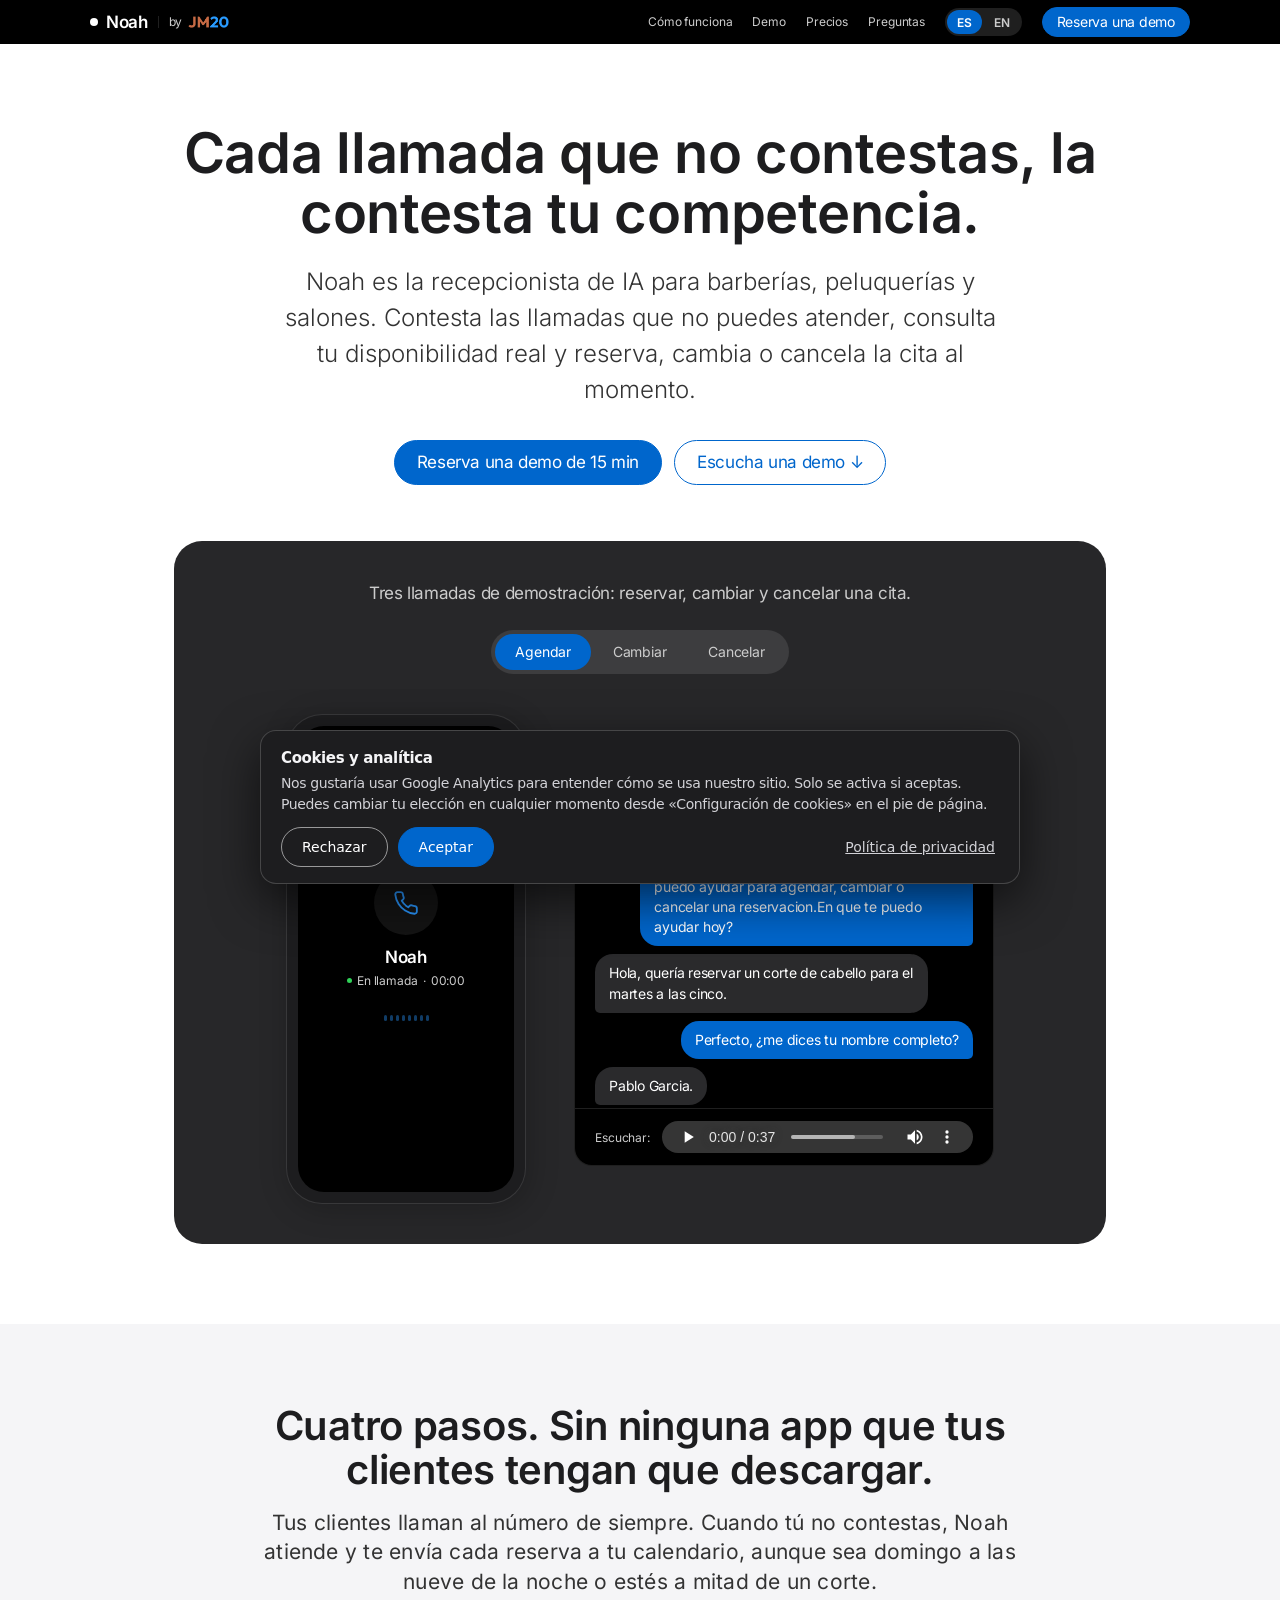
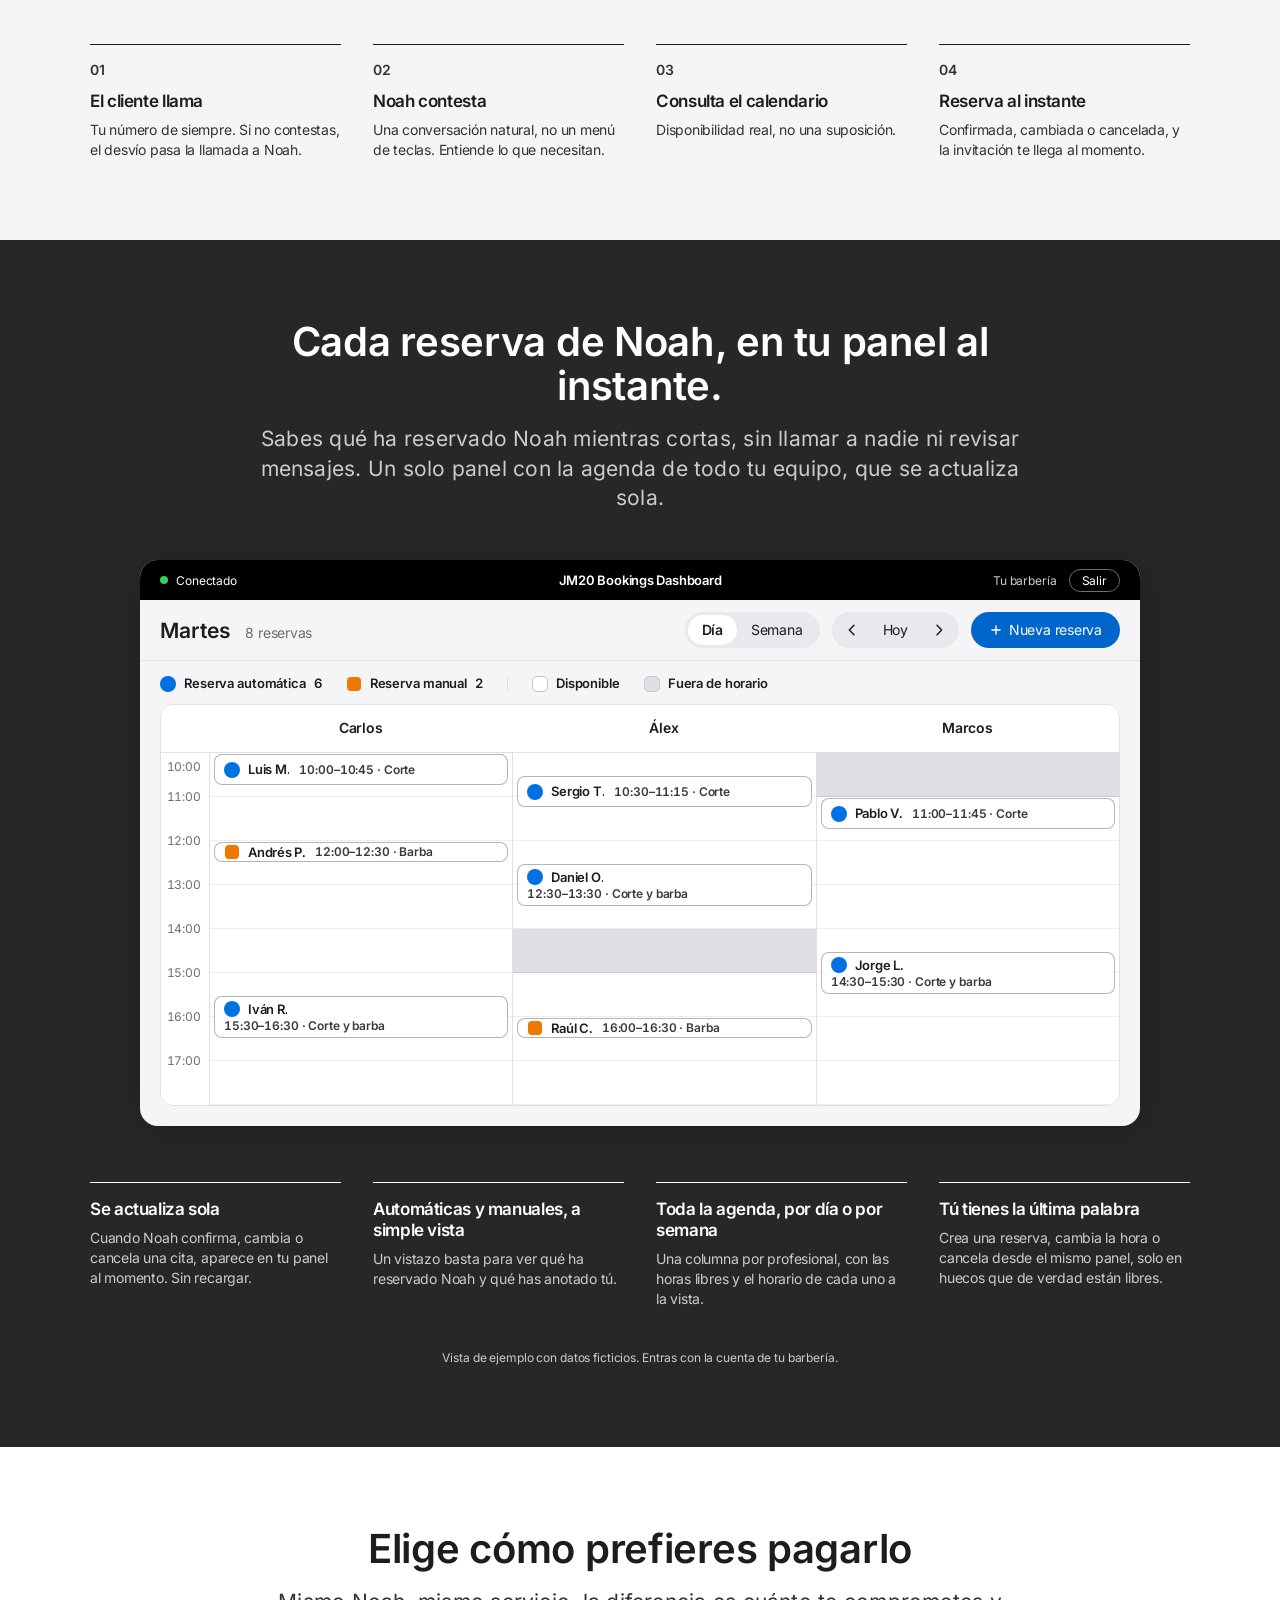
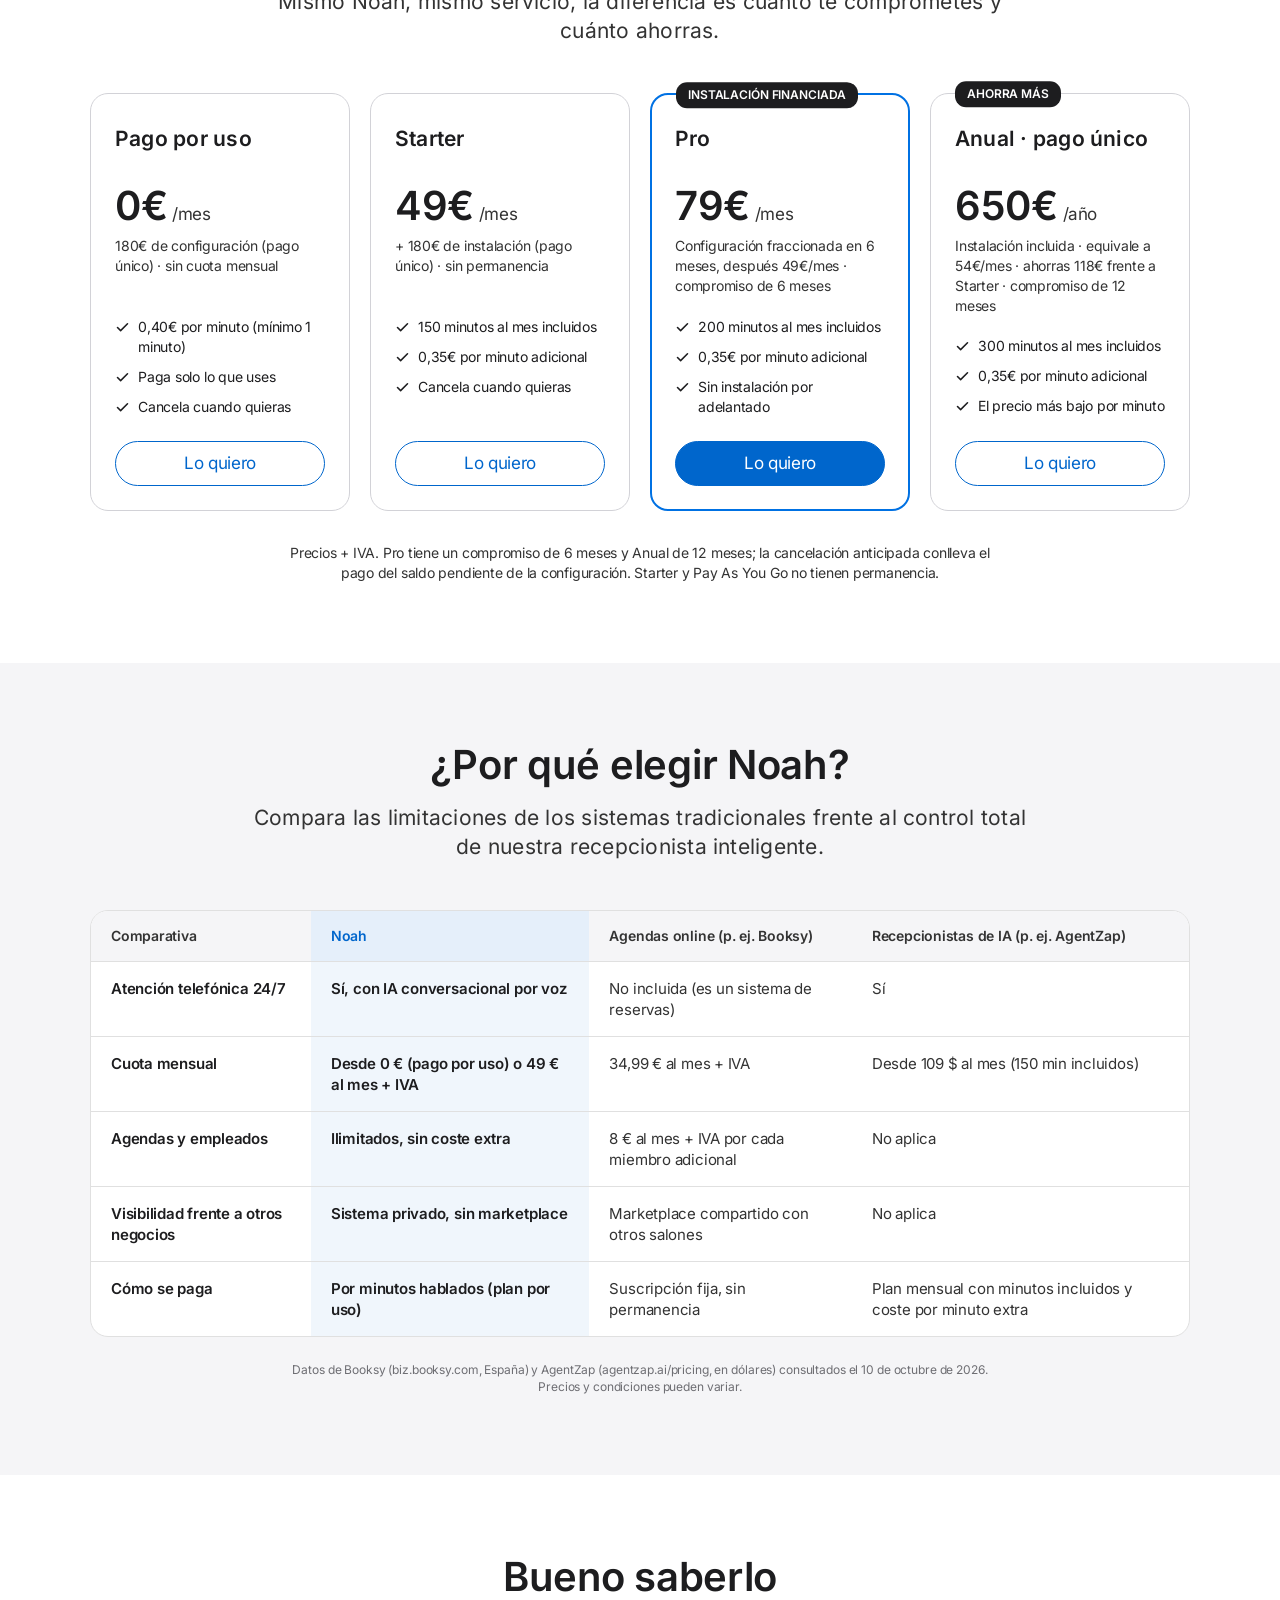
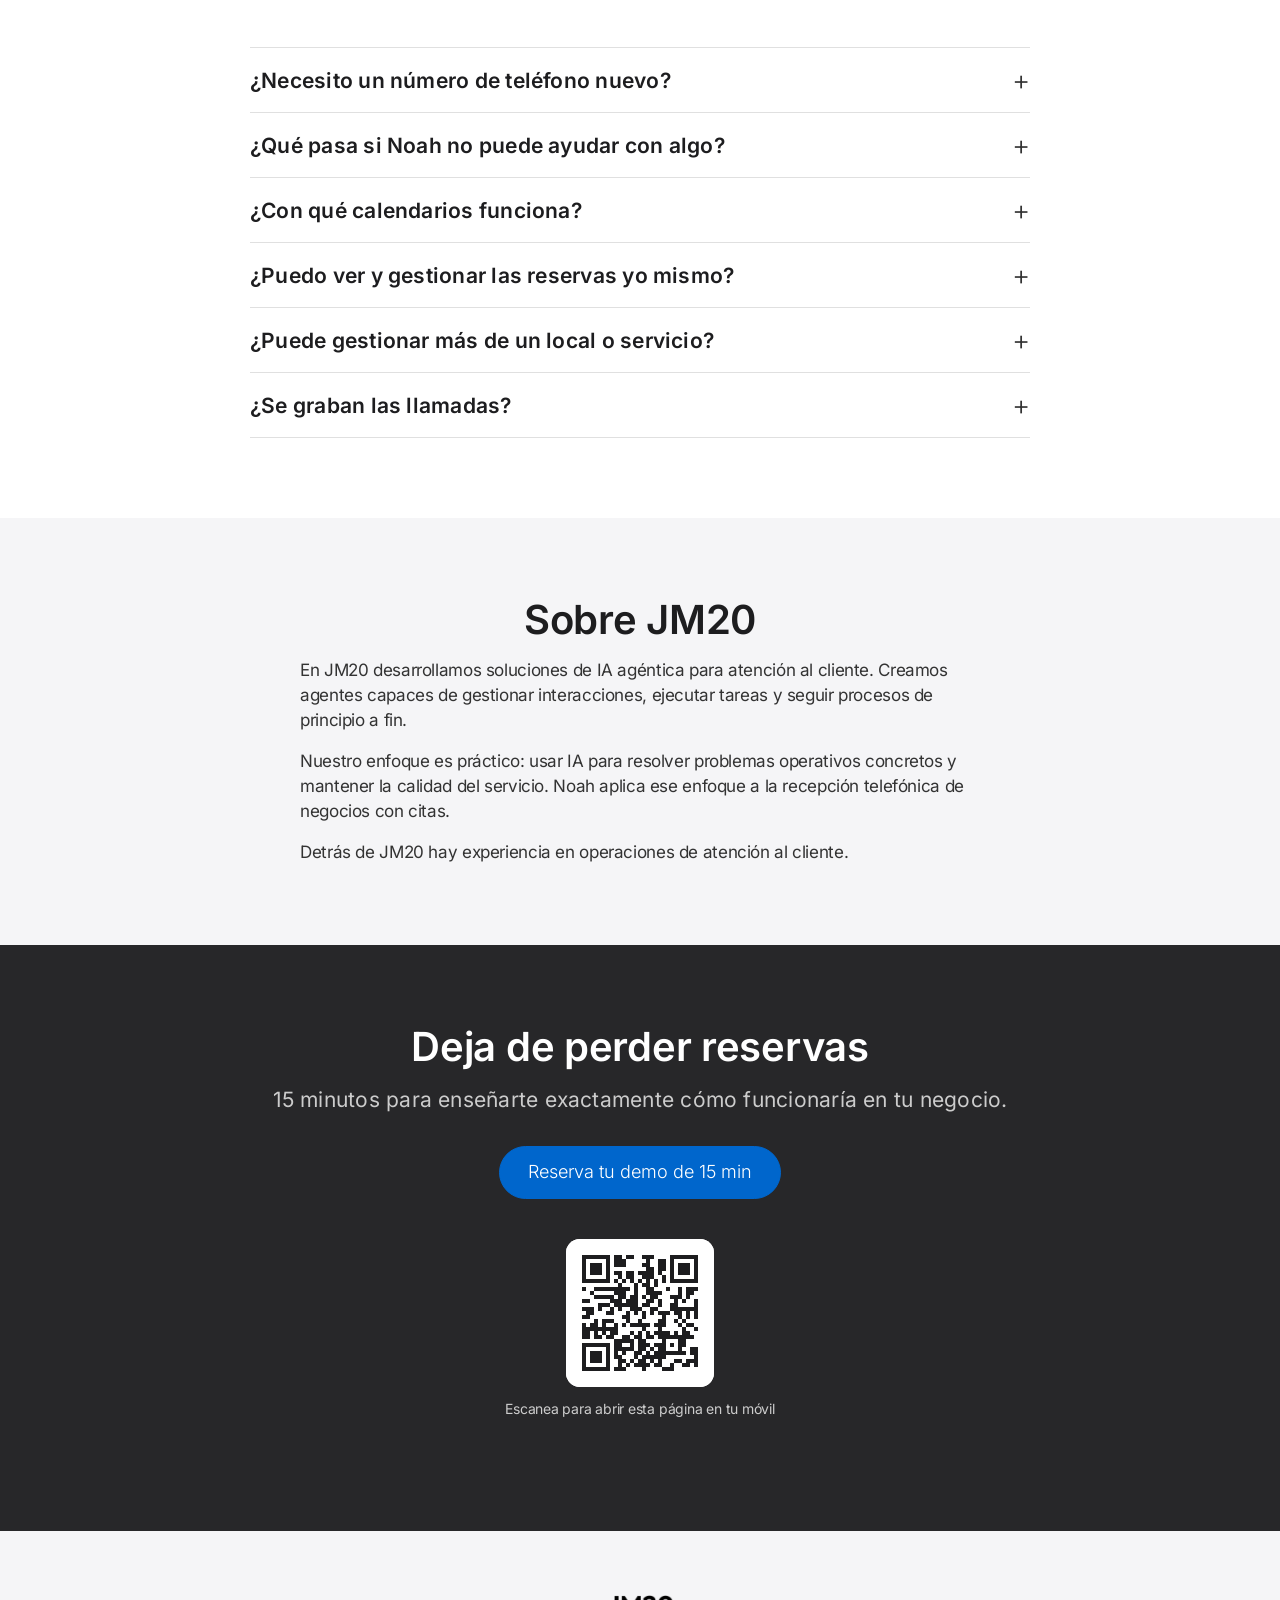
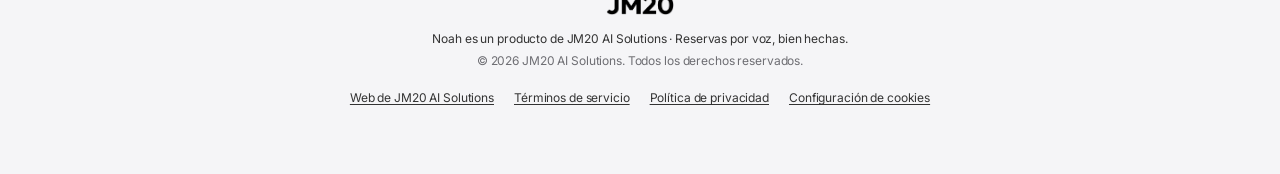
==== commit fdcafc16: "Update index.html" ====
--- a/index.html
+++ b/index.html
@@ -2,86 +2,7 @@
 <html lang="es">
 <head>
       <meta charset="UTF-8"/>
-   <script>
-  /* Consent-gated analytics.
-     Google Analytics is NOT loaded until the visitor clicks Accept.
-     Consent defaults follow Google's documented consent-mode sequence:
-     default = denied, then update = granted after the visitor agrees. */
-  (function () {
-    var GA_ID = 'G-CCL5B23RY5', KEY = 'jm20_consent', gaLoaded = false, banner = null;
-    window.dataLayer = window.dataLayer || [];
-    window.gtag = function () { dataLayer.push(arguments); };
-    gtag('consent', 'default', { ad_storage: 'denied', ad_user_data: 'denied', ad_personalization: 'denied', analytics_storage: 'denied' });
-
-    var TXT = {
-      en: { title: 'Cookies & analytics', body: 'We would like to use Google Analytics to understand how our site is used. It only runs if you accept. You can change your choice at any time from “Cookie settings” in the footer.', accept: 'Accept', reject: 'Reject', more: 'Privacy policy', label: 'Cookie preferences' },
-      es: { title: 'Cookies y analítica', body: 'Nos gustaría usar Google Analytics para entender cómo se usa nuestro sitio. Solo se activa si aceptas. Puedes cambiar tu elección en cualquier momento desde «Configuración de cookies» en el pie de página.', accept: 'Aceptar', reject: 'Rechazar', more: 'Política de privacidad', label: 'Preferencias de cookies' }
-    };
-    function lang() { return (document.documentElement.lang || 'en').slice(0, 2) === 'es' ? 'es' : 'en'; }
-    function read() { try { return localStorage.getItem(KEY); } catch (e) { return null; } }
-    function write(v) { try { localStorage.setItem(KEY, v); } catch (e) {} }
-
-    function loadGA() {
-      if (gaLoaded) return; gaLoaded = true;
-      var sc = document.createElement('script');
-      sc.async = true; sc.src = 'https://www.googletagmanager.com/gtag/js?id=' + GA_ID;
-      document.head.appendChild(sc);
-      gtag('js', new Date());
-      gtag('consent', 'update', { analytics_storage: 'granted' });
-      gtag('config', GA_ID);
-    }
-    function clearGACookies() {
-      var host = location.hostname, parts = host.split('.'), domains = ['', host, '.' + host];
-      if (parts.length > 2) domains.push('.' + parts.slice(-2).join('.'));
-      document.cookie.split(';').forEach(function (c) {
-        var name = c.split('=')[0].trim();
-        if (name.indexOf('_ga') === 0) domains.forEach(function (d) {
-          document.cookie = name + '=; expires=Thu, 01 Jan 1970 00:00:00 GMT; path=/' + (d ? '; domain=' + d : '');
-        });
-      });
-    }
-    function decide(v) {
-      write(v);
-      if (v === 'granted') loadGA();
-      else { gtag('consent', 'update', { analytics_storage: 'denied' }); clearGACookies(); }
-      hide();
-    }
-    function hide() { if (banner) { banner.remove(); banner = null; } }
-    function paint() {
-      if (!banner) return;
-      var t = TXT[lang()];
-      banner.setAttribute('aria-label', t.label);
-      banner.querySelector('[data-k=title]').textContent = t.title;
-      banner.querySelector('[data-k=body]').textContent = t.body;
-      banner.querySelector('[data-k=more]').textContent = t.more;
-      banner.querySelector('[data-k=reject]').textContent = t.reject;
-      banner.querySelector('[data-k=accept]').textContent = t.accept;
-    }
-    function show() {
-      if (banner) { banner.querySelector('[data-k=accept]').focus(); return; }
-      if (!document.getElementById('jm20-consent-css')) {
-        var st = document.createElement('style'); st.id = 'jm20-consent-css';
-        st.textContent = '#jm20-consent{position:fixed;left:16px;right:16px;bottom:calc(16px + env(safe-area-inset-bottom,0px));z-index:3000;max-width:760px;margin:0 auto;background:#1d1d1f;color:#f5f5f7;border:1px solid rgba(255,255,255,.18);border-radius:16px;padding:16px 20px;box-shadow:0 16px 48px rgba(0,0,0,.6);font:14px/1.5 system-ui,-apple-system,"Segoe UI",sans-serif}#jm20-consent strong{display:block;font-size:15px;margin-bottom:4px}#jm20-consent p{margin:0 0 12px;color:#d2d2d7}#jm20-consent .jm-row{display:flex;flex-wrap:wrap;gap:10px;align-items:center}#jm20-consent button{font:500 14px system-ui,sans-serif;min-height:40px;padding:0 20px;border-radius:9999px;cursor:pointer;color:#fff}#jm20-consent .jm-accept{background:#0066cc;border:1px solid #0066cc}#jm20-consent .jm-reject{background:transparent;border:1px solid rgba(255,255,255,.55)}#jm20-consent .jm-more{background:none;border:none;text-decoration:underline;padding:0 4px;margin-left:auto;color:#d2d2d7}';
-        document.head.appendChild(st);
-      }
-      banner = document.createElement('div');
-      banner.id = 'jm20-consent'; banner.setAttribute('role', 'dialog'); banner.setAttribute('aria-modal', 'false');
-      banner.setAttribute('aria-labelledby', 'jm20-consent-title'); banner.setAttribute('aria-describedby', 'jm20-consent-body');
-      banner.innerHTML = '<strong id="jm20-consent-title" data-k="title"></strong><p id="jm20-consent-body" data-k="body"></p><div class="jm-row"><button type="button" class="jm-reject" data-k="reject"></button><button type="button" class="jm-accept" data-k="accept"></button><button type="button" class="jm-more" data-k="more"></button></div>';
-      banner.querySelector('[data-k=accept]').addEventListener('click', function () { decide('granted'); });
-      banner.querySelector('[data-k=reject]').addEventListener('click', function () { decide('denied'); });
-      banner.querySelector('[data-k=more]').addEventListener('click', function () { window.location.href = (lang() === 'es' ? '/politica-de-privacidad' : '/privacy-policy'); });
-      banner.addEventListener('keydown', function (e) { if (e.key === 'Escape') decide('denied'); });
-      document.body.appendChild(banner);
-      paint();
-    }
-    window.jm20OpenConsent = show;
-    new MutationObserver(paint).observe(document.documentElement, { attributes: true, attributeFilter: ['lang'] });
-    function init() { var c = read(); if (c === 'granted') loadGA(); else if (c !== 'denied') show(); }
-    if (document.readyState === 'loading') document.addEventListener('DOMContentLoaded', init); else init();
-  })();
-  </script>
-   <meta name="msvalidate.01" content="0ED5C01E3B0B9FBBE6C3C89CB3E262A8" />
+     <meta name="msvalidate.01" content="0ED5C01E3B0B9FBBE6C3C89CB3E262A8" />
 <meta name="viewport" content="width=device-width, initial-scale=1.0"/>
 <title data-i18n="metaTitle">Noah by JM20: recepcionista de IA que gestiona reservas</title>
 <meta name="description" data-i18n-attr="content" data-i18n="metaDesc" content="Noah contesta las llamadas que no puedes atender, consulta tu calendario real y reserva, cambia o cancela citas."/>
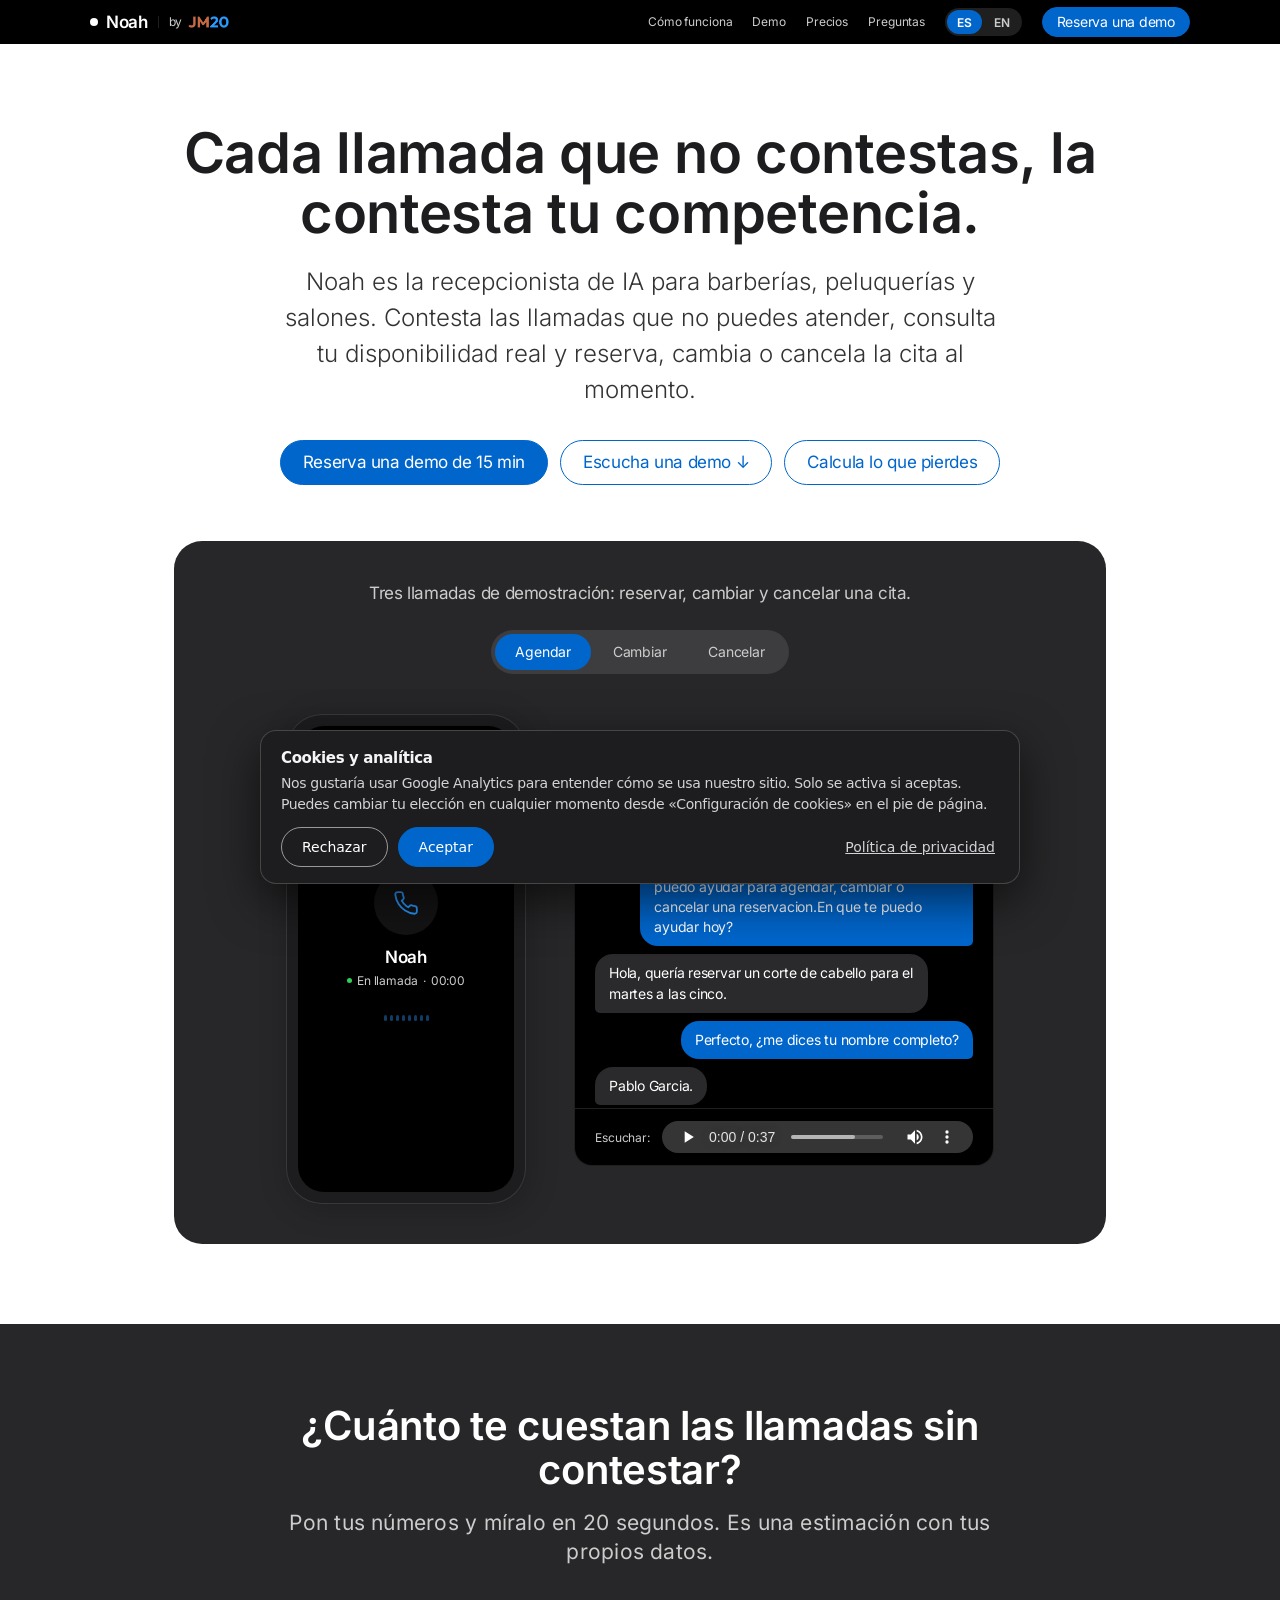
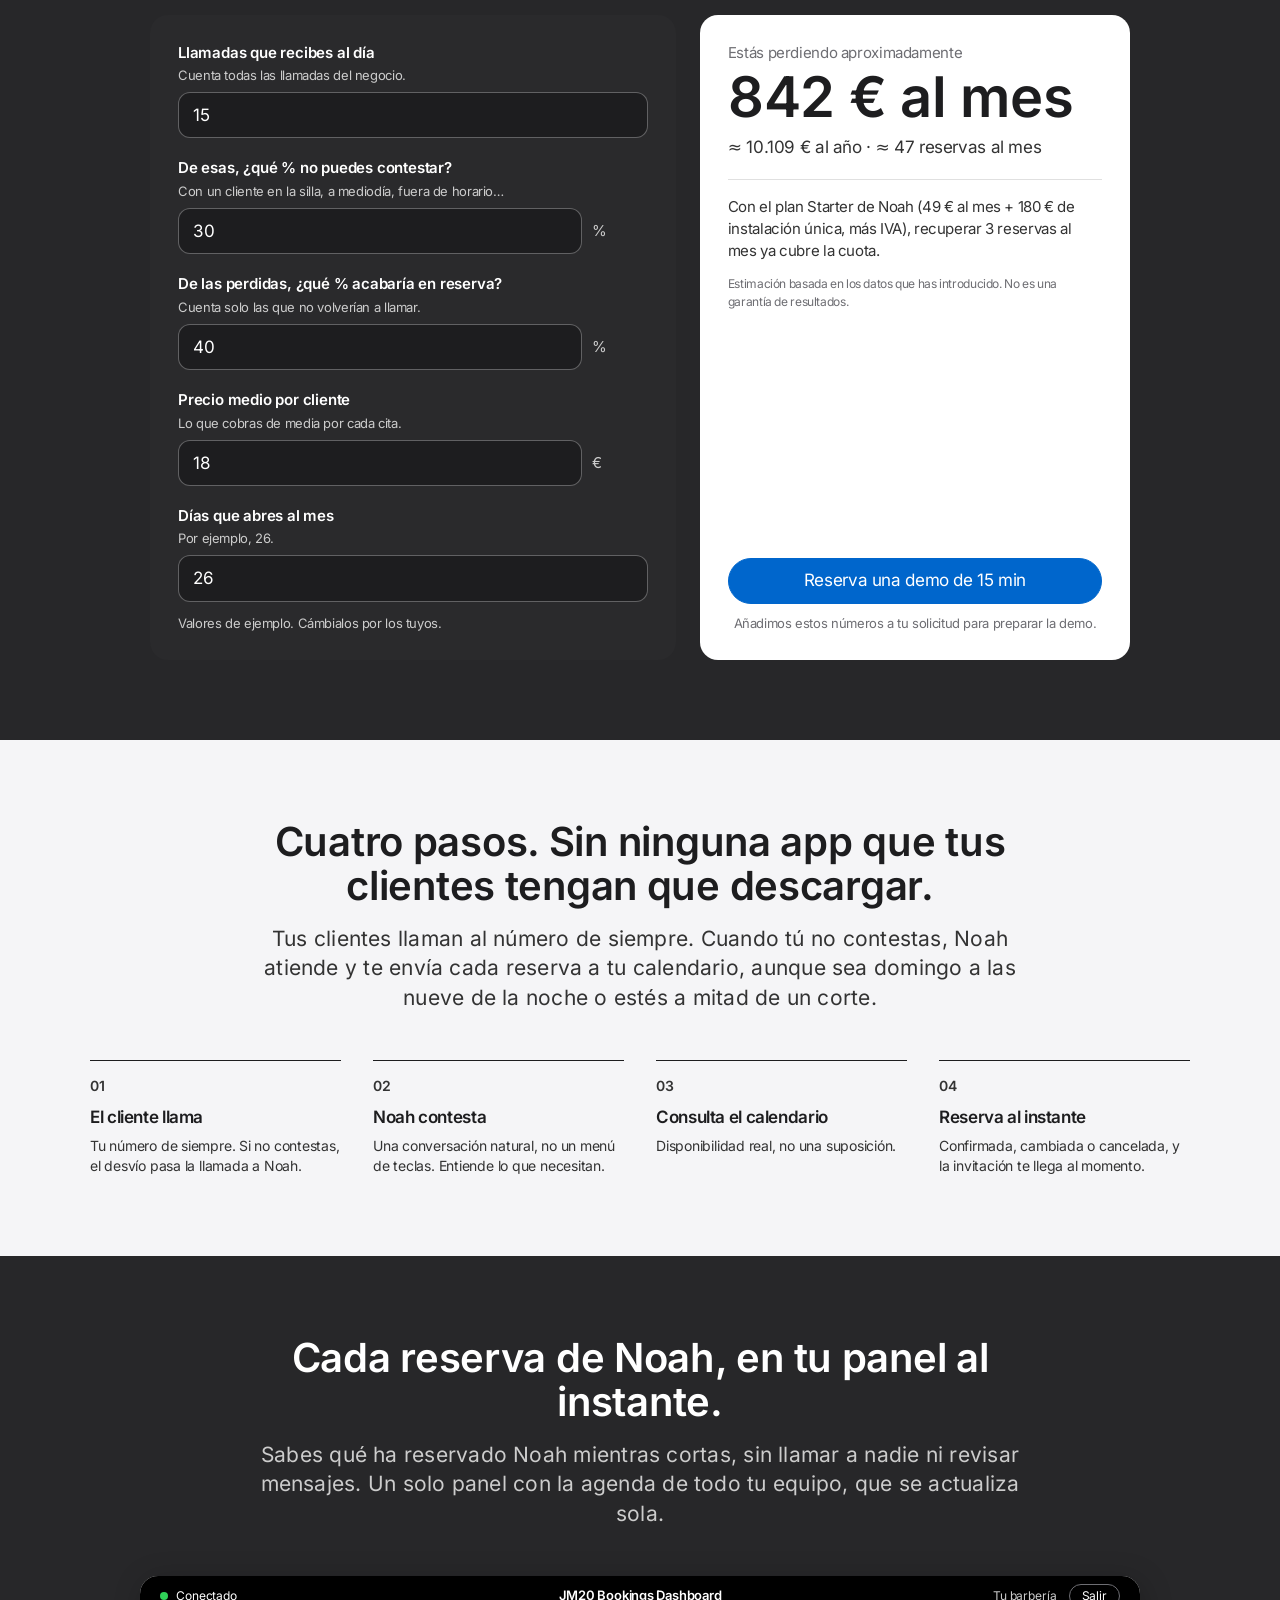
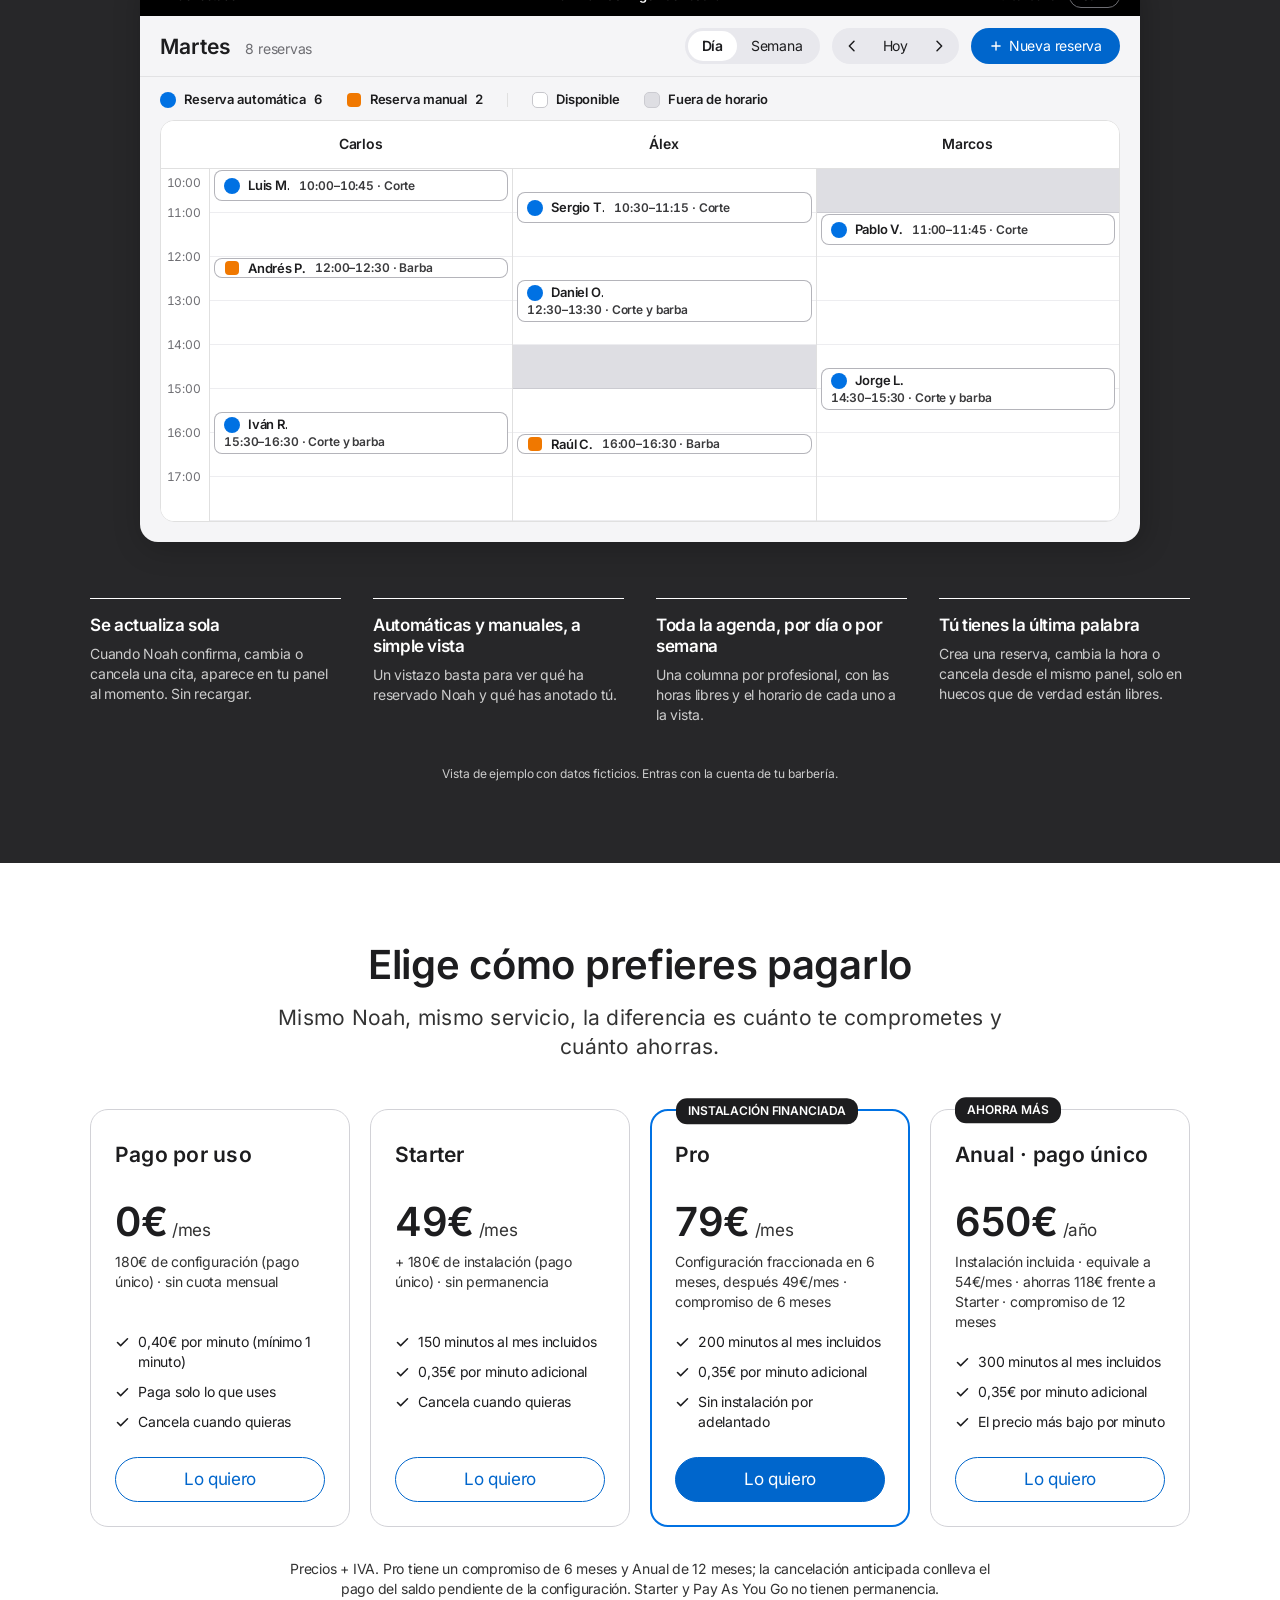
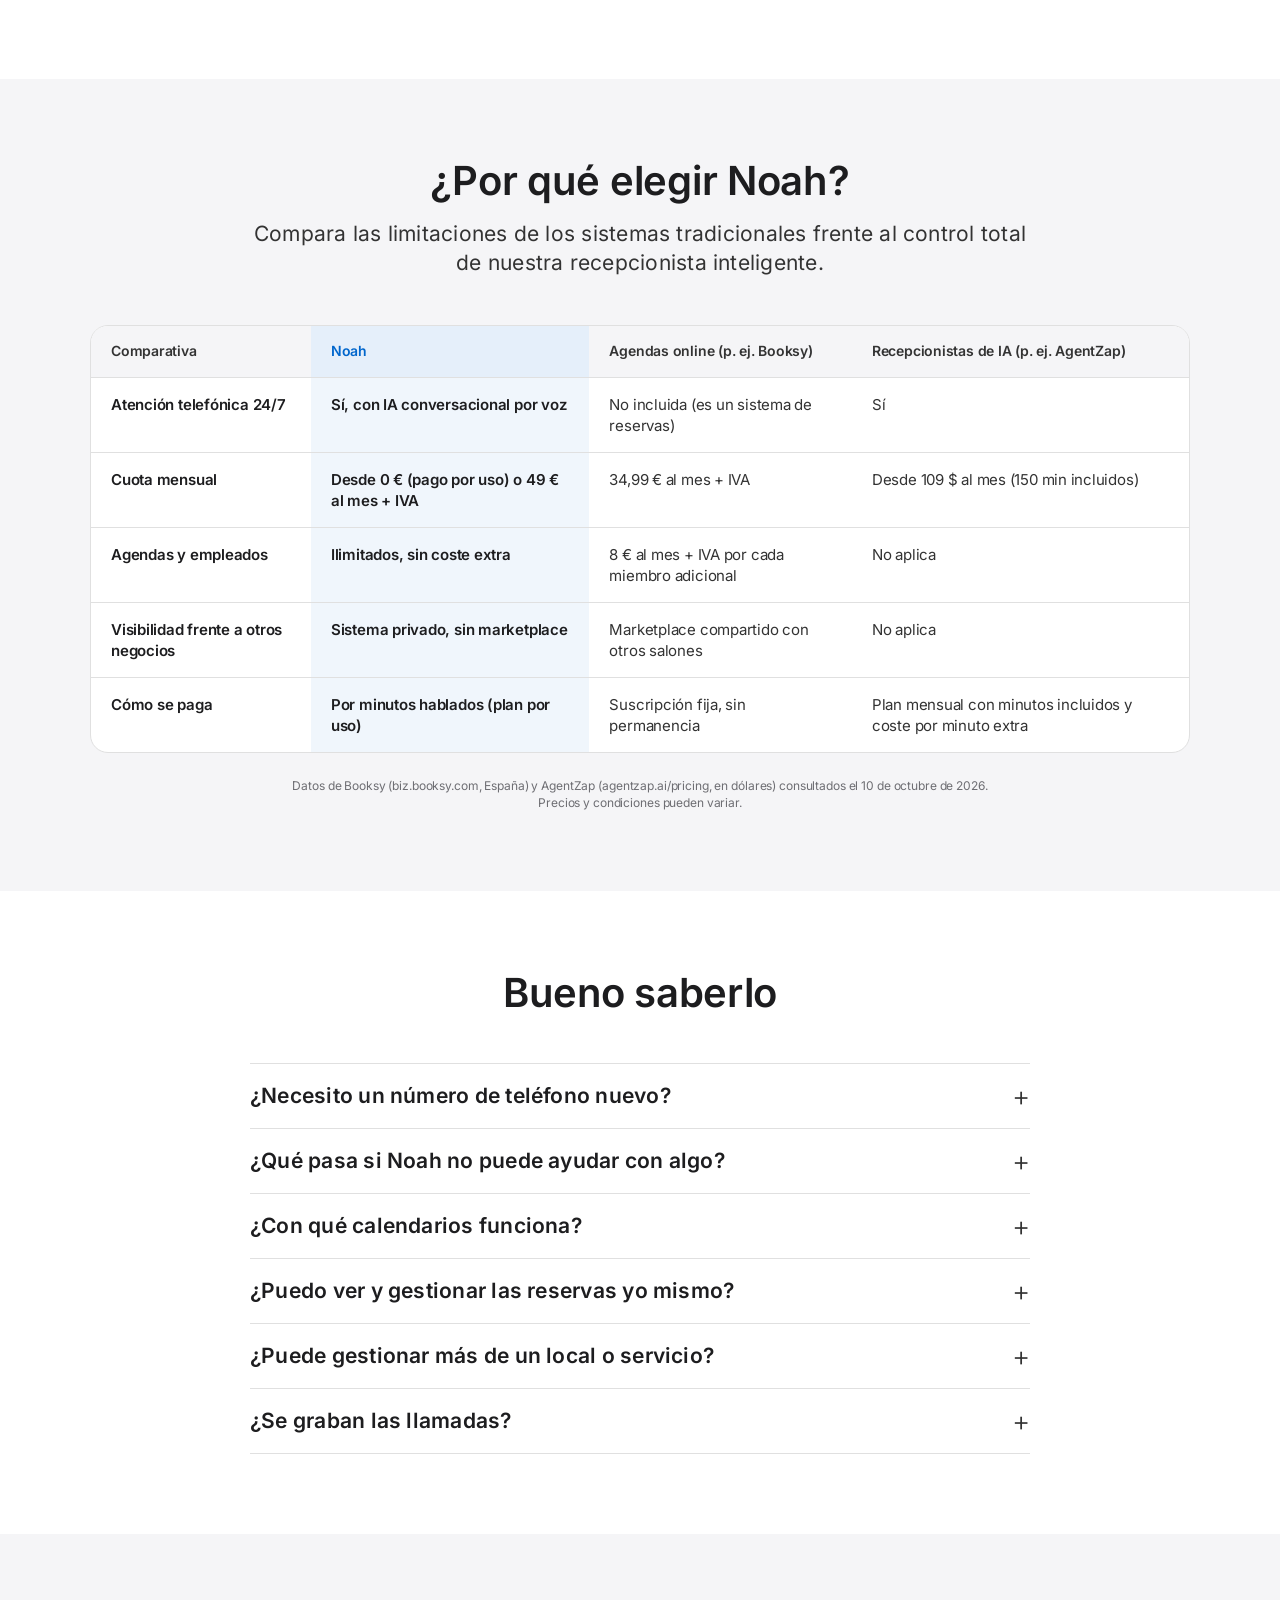
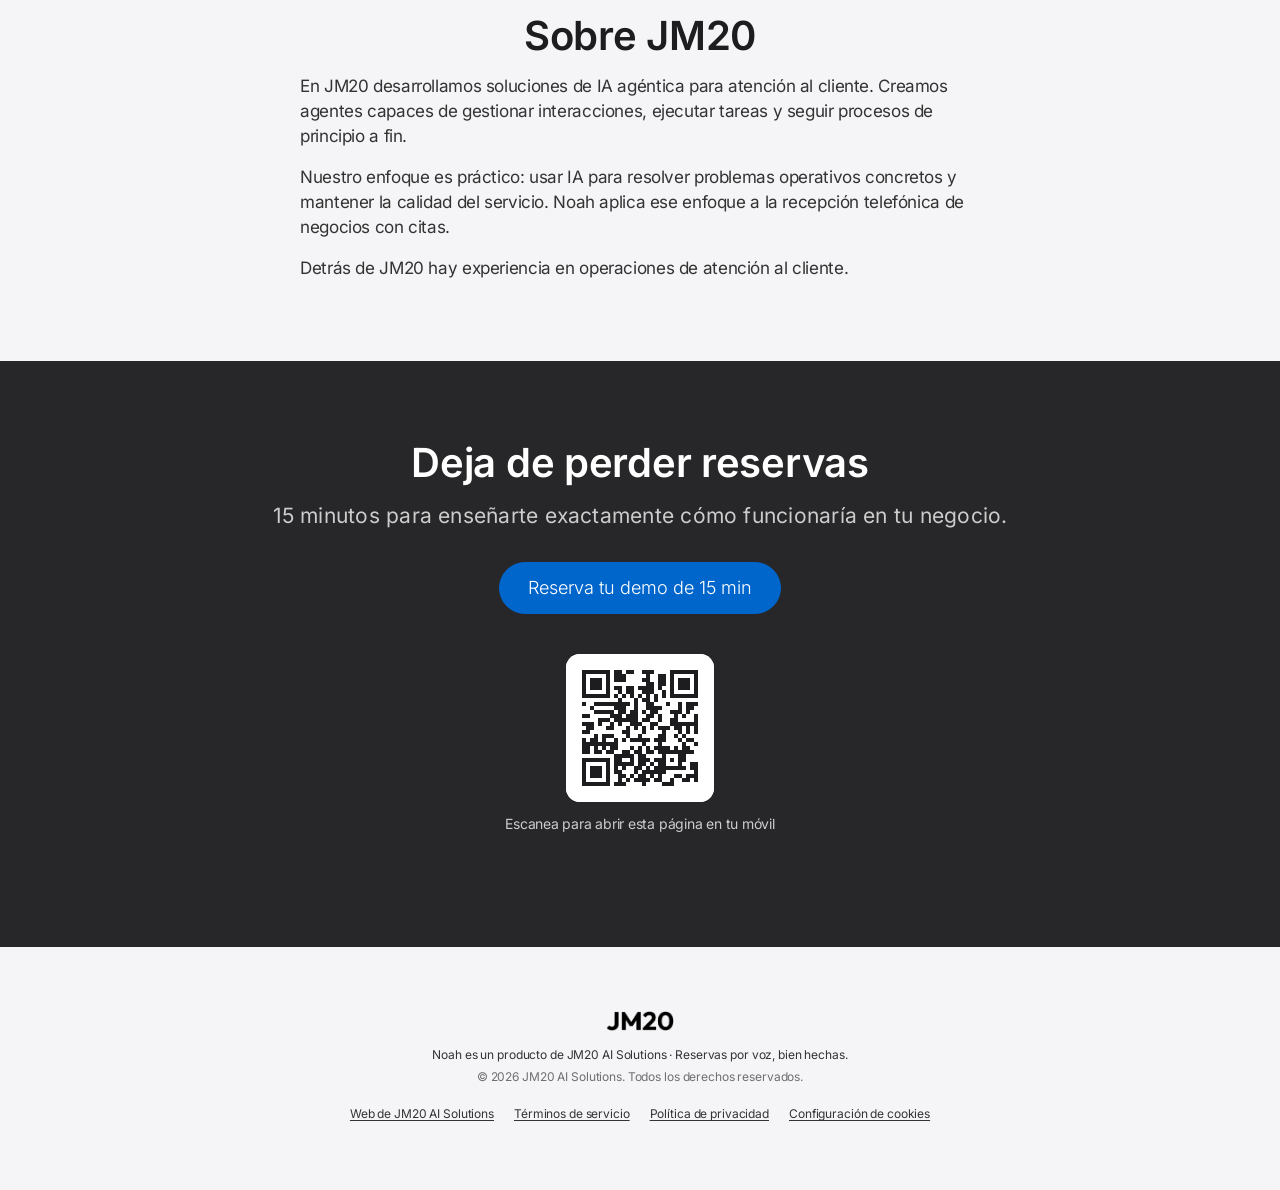
==== commit 5a1f44d1: "Add files via upload" ====
--- a/index.html
+++ b/index.html
@@ -588,6 +588,8 @@
 .footer-links button{display:inline-flex;align-items:center;min-height:24px;background:none;border:0;padding:0;font:inherit;font-size:12px;letter-spacing:-0.12px;color:var(--ink-80);text-decoration:underline;text-underline-offset:2px;cursor:pointer}
 .footer-links button:hover{color:var(--primary)}
 </style>
+      <link rel="stylesheet" href="/noah-form.css">
+<link rel="stylesheet" href="/noah-calc.css"/>
 </head>
 <body>
 
@@ -621,6 +623,7 @@
     <div class="hero-ctas">
       <a class="btn-primary" href="https://cal.eu/jmsolutions-mng6gi/noah-calendar" target="_blank" rel="noopener" data-i18n="heroCta1">Reserva una demo de 15 min</a>
       <a class="btn-ghost" href="#demo" data-i18n="heroCta2">Escucha una demo ↓</a>
+ <a class="btn-ghost" id="calcHeroLink" href="#calculadora">Calcula lo que pierdes</a>
     </div>
     <div class="hero-demo" id="demo">
       <p class="demo-cap" data-i18n="demoSub">Tres llamadas de demostración: reservar, cambiar y cancelar una cita.</p>
@@ -664,6 +667,36 @@
 
     </div>
   </div>
+</section>
+
+<section class="tile tile-dark" id="calculadora">
+ <div class="wrap reveal">
+ <div class="section-head">
+ <h2 data-c="h2">¿Cuánto te cuestan las llamadas sin contestar?</h2>
+ <p data-c="sub">Pon tus números y míralo en 20 segundos. Es una estimación con tus propios datos.</p>
+ </div>
+ <div class="calc">
+ <div class="calc-inputs">
+ <div class="calc-field"><label for="calc-calls" data-c="calls">Llamadas que recibes al día</label><div class="calc-help" data-c="callsH">Cuenta todas las llamadas del negocio.</div><div class="calc-row"><input id="calc-calls" type="number" inputmode="numeric" min="0" max="500" step="1" value="15"></div></div>
+ <div class="calc-field"><label for="calc-missed" data-c="missed">De esas, ¿qué % no puedes contestar?</label><div class="calc-help" data-c="missedH">Con un cliente en la silla, a mediodía, fuera de horario…</div><div class="calc-row"><input id="calc-missed" type="number" inputmode="numeric" min="0" max="100" step="1" value="30"><span class="calc-unit">%</span></div></div>
+ <div class="calc-field"><label for="calc-book" data-c="book">De las perdidas, ¿qué % acabaría en reserva?</label><div class="calc-help" data-c="bookH">Cuenta solo las que no volverían a llamar.</div><div class="calc-row"><input id="calc-book" type="number" inputmode="numeric" min="0" max="100" step="1" value="40"><span class="calc-unit">%</span></div></div>
+ <div class="calc-field"><label for="calc-ticket" data-c="ticket">Precio medio por cliente</label><div class="calc-help" data-c="ticketH">Lo que cobras de media por cada cita.</div><div class="calc-row"><input id="calc-ticket" type="number" inputmode="decimal" min="0" max="1000" step="1" value="18"><span class="calc-unit">€</span></div></div>
+ <div class="calc-field"><label for="calc-days" data-c="days">Días que abres al mes</label><div class="calc-help" data-c="daysH">Por ejemplo, 26.</div><div class="calc-row"><input id="calc-days" type="number" inputmode="numeric" min="1" max="31" step="1" value="26"></div></div>
+ <p class="calc-example" data-c="example">Valores de ejemplo. Cámbialos por los tuyos.</p>
+ </div>
+ <div class="calc-result" role="group" aria-live="polite">
+ <div class="calc-label" data-c="label">Estás perdiendo aproximadamente</div>
+ <div class="calc-big" data-c="big"></div>
+ <div class="calc-detail" data-c="detail"></div>
+ <div class="calc-noah" data-c="noah"></div>
+ <div class="calc-note" data-c="note">Estimación basada en los datos que has introducido. No es una garantía de resultados.</div>
+ <div class="calc-cta">
+ <a class="btn-primary" id="calcCta" href="https://cal.eu/jmsolutions-mng6gi/noah-calendar" target="_blank" rel="noopener" data-c="cta">Reserva una demo de 15 min</a>
+ <p class="calc-cta-note" data-c="ctaNote">Añadimos estos números a tu solicitud para preparar la demo.</p>
+ </div>
+ </div>
+ </div>
+ </div>
 </section>
 
 <section class="tile tile-parchment" id="how">
@@ -1410,5 +1443,7 @@
 })();
 </script>
 <!-- Cloudflare Web Analytics --><script type='module' src='https://static.cloudflareinsights.com/beacon.min.js' data-cf-beacon='{"token": "c4f3d5a702434b8b949a7be1fcacf276"}'></script><!-- End Cloudflare Web Analytics -->
+<script src="/noah-form.js" defer></script>
+<script src="/noah-calc.js" defer></script>
 </body>
 </html>
--- a/noah-form.css
+++ b/noah-form.css
@@ -0,0 +1,29 @@
+/* Noah demo-request modal — uses the site's own design tokens */
+html.nf-lock{overflow:hidden}
+.nf-overlay{position:fixed;inset:0;z-index:2000;display:none;align-items:center;justify-content:center;padding:16px;background:rgba(0,0,0,.55)}
+.nf-overlay.nf-open{display:flex}
+.nf-card{position:relative;width:100%;max-width:480px;max-height:92vh;overflow-y:auto;background:var(--canvas,#fff);color:var(--ink,#1d1d1f);border-radius:18px;padding:28px 28px 24px;box-shadow:var(--product-shadow,0 8px 40px rgba(0,0,0,.3))}
+.nf-close{position:absolute;top:10px;right:12px;width:36px;height:36px;border:0;background:transparent;font-size:26px;line-height:1;cursor:pointer;color:var(--ink-48,#6e6e73);border-radius:50%}
+.nf-close:hover{background:var(--parchment,#f5f5f7)}
+.nf-card h2{font-size:24px;line-height:1.2;margin:0 28px 6px 0;letter-spacing:-.28px}
+.nf-sub{font-size:15px;line-height:1.45;color:var(--ink-48,#6e6e73);margin-bottom:18px}
+.nf-field{margin-bottom:14px}
+.nf-field label,.nf-legend{display:block;font-size:13px;font-weight:600;margin-bottom:6px;color:var(--ink-80,#333)}
+.nf-field input[type=text],.nf-field input[type=email],.nf-field input[type=tel],.nf-field textarea{width:100%;font:400 16px/1.4 var(--font,system-ui,sans-serif);letter-spacing:-.2px;color:var(--ink,#1d1d1f);background:#fff;border:1px solid var(--hairline,#e0e0e0);border-radius:12px;padding:11px 14px}
+.nf-field textarea{min-height:84px;resize:vertical}
+.nf-field input:focus,.nf-field textarea:focus{outline:2px solid var(--primary-focus,#0071e3);outline-offset:1px;border-color:transparent}
+.nf-radios{display:flex;flex-wrap:wrap;gap:8px 20px}
+.nf-radios label{display:flex;align-items:center;gap:8px;font-weight:400;font-size:15px;margin:0;cursor:pointer}
+.nf-radios input{width:18px;height:18px;accent-color:var(--primary,#0066cc)}
+.nf-hp{position:absolute;left:-9999px;width:1px;height:1px;overflow:hidden}
+.nf-legal{font-size:12px;line-height:1.45;color:var(--ink-48,#6e6e73);margin:4px 0 14px}
+.nf-legal a{text-decoration:underline}
+.nf-submit{width:100%;cursor:pointer;border:0}
+.nf-submit[disabled]{opacity:.6;cursor:default}
+.nf-error{display:none;margin-bottom:12px;padding:10px 12px;border-radius:10px;background:#fff1f0;color:#b42318;font-size:14px}
+.nf-error.nf-show{display:block}
+.nf-done{text-align:center;padding:12px 0 4px}
+.nf-done .nf-tick{width:56px;height:56px;border-radius:50%;margin:0 auto 16px;display:flex;align-items:center;justify-content:center;font-size:26px;color:var(--primary,#0066cc);background:rgba(0,102,204,.1);border:2px solid var(--primary,#0066cc)}
+.nf-done h2{margin:0 0 8px}
+.nf-done .nf-sub{margin-bottom:20px}
+@media (max-width:520px){.nf-card{padding:24px 18px 20px}}
--- a/noah-calc.css
+++ b/noah-calc.css
@@ -0,0 +1,23 @@
+/* Noah missed-call calculator. Uses the site's own design tokens (see :root in index.html). */
+#calculadora{scroll-margin-top:60px}
+.calc{display:grid;grid-template-columns:1.1fr .9fr;gap:24px;max-width:980px;margin:0 auto;text-align:left;align-items:stretch}
+.calc-inputs{background:var(--tile-2);border-radius:18px;padding:28px}
+.calc-field{margin-bottom:20px}
+.calc-field:last-of-type{margin-bottom:12px}
+.calc-field label{display:block;font-size:15px;line-height:1.3;font-weight:600;letter-spacing:-.2px;color:var(--on-dark);margin-bottom:4px}
+.calc-help{font-size:13px;line-height:1.4;color:var(--body-muted);margin-bottom:8px}
+.calc-row{display:flex;align-items:center;gap:10px}
+.calc-row input{flex:1;min-width:0;font:400 17px/1.3 var(--font);letter-spacing:-.2px;color:var(--on-dark);background:#1d1d1f;border:1px solid rgba(255,255,255,.3);border-radius:12px;padding:11px 14px}
+.calc-row input:focus{outline:2px solid var(--primary-on-dark);outline-offset:1px;border-color:transparent}
+.calc-unit{flex:0 0 auto;min-width:56px;font-size:15px;color:var(--body-muted)}
+.calc-example{font-size:13px;line-height:1.4;color:var(--body-muted);margin-top:4px}
+.calc-result{background:var(--canvas);color:var(--ink);border-radius:18px;padding:28px;display:flex;flex-direction:column}
+.calc-label{font-size:15px;line-height:1.3;color:var(--ink-48);margin-bottom:6px}
+.calc-big{font-family:var(--font-display);font-size:56px;line-height:1.07;letter-spacing:-.28px;font-weight:600;color:var(--ink);overflow-wrap:anywhere}
+.calc-detail{font-size:17px;line-height:1.35;color:var(--ink-80);margin-top:8px}
+.calc-noah{font-size:15px;line-height:1.45;color:var(--ink-80);margin-top:20px;padding-top:16px;border-top:1px solid var(--hairline)}
+.calc-note{font-size:12px;line-height:1.45;color:var(--ink-48);margin-top:14px}
+.calc-cta{margin-top:auto;padding-top:20px}
+.calc-cta .btn-primary{width:100%}
+.calc-cta-note{font-size:13px;line-height:1.4;color:var(--ink-48);margin-top:10px;text-align:center}
+@media (max-width:820px){.calc{grid-template-columns:1fr}.calc-big{font-size:44px}.calc-inputs,.calc-result{padding:22px 18px}}
